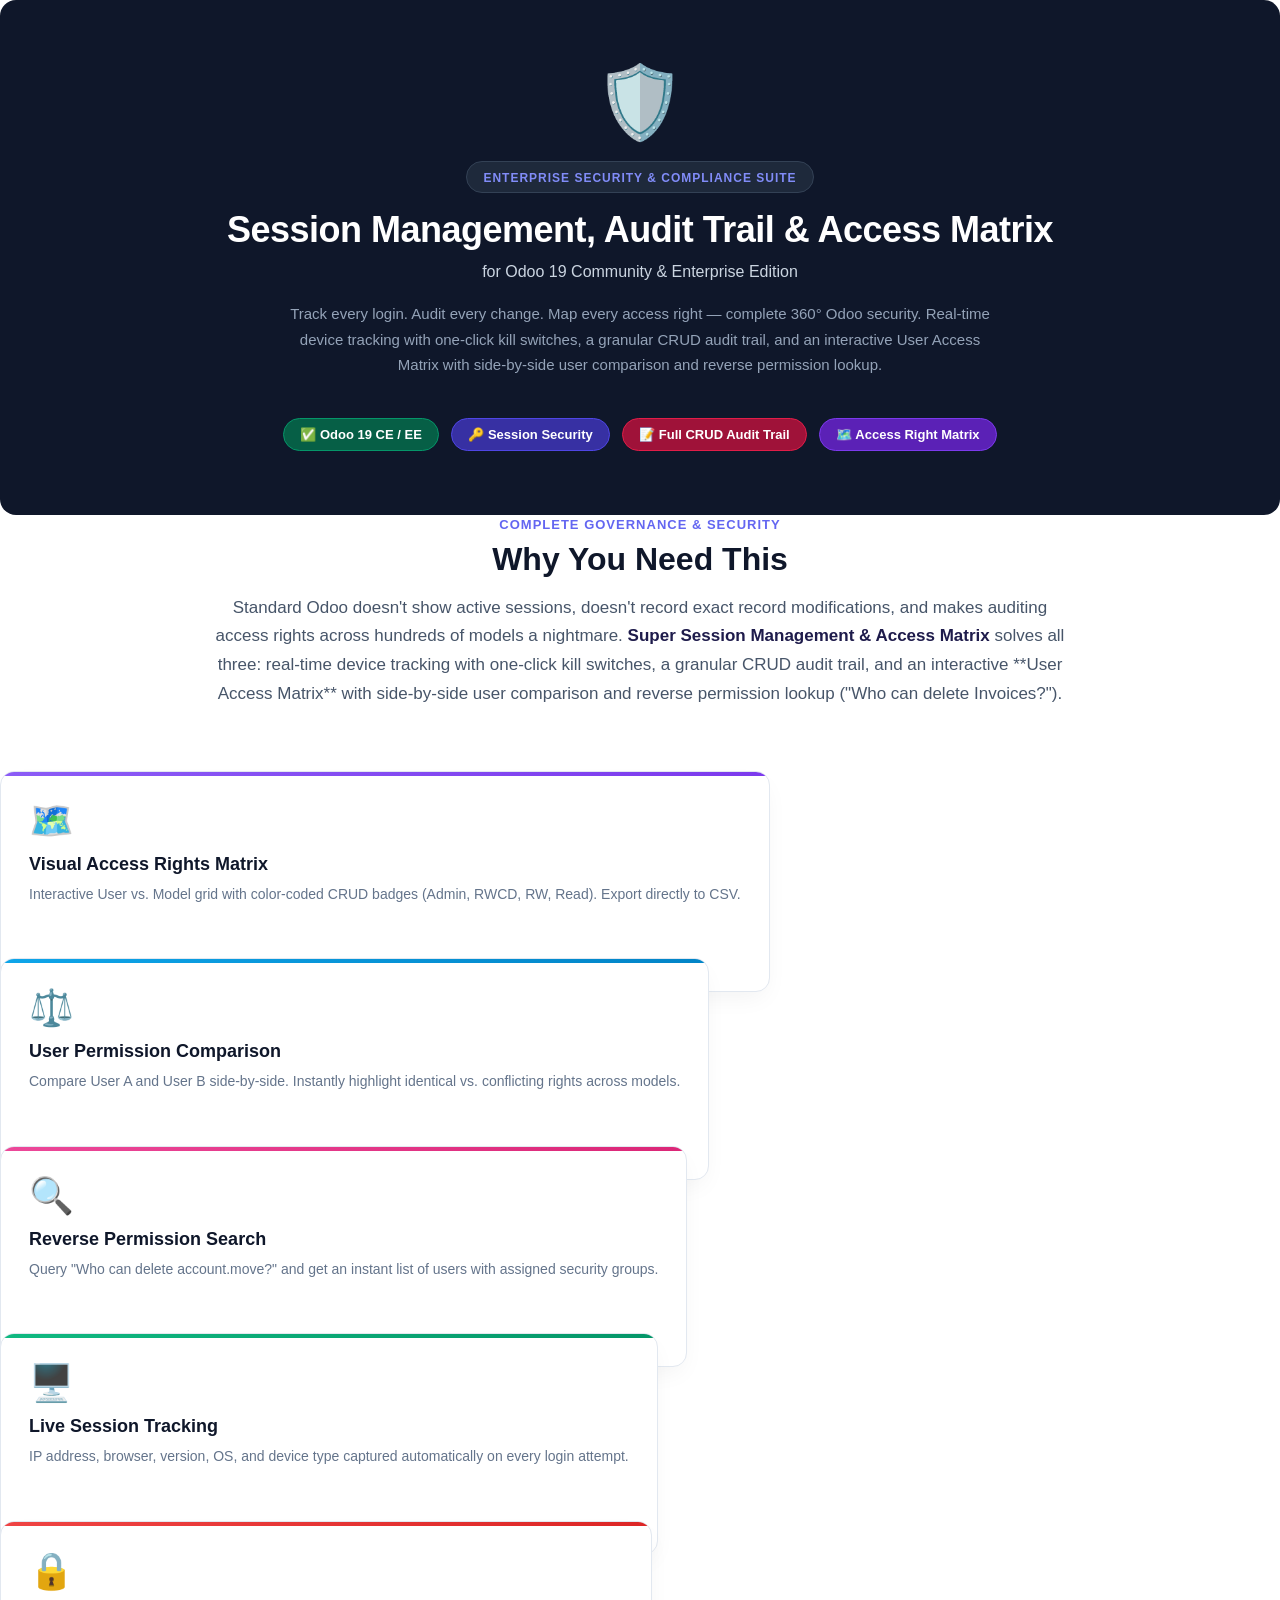
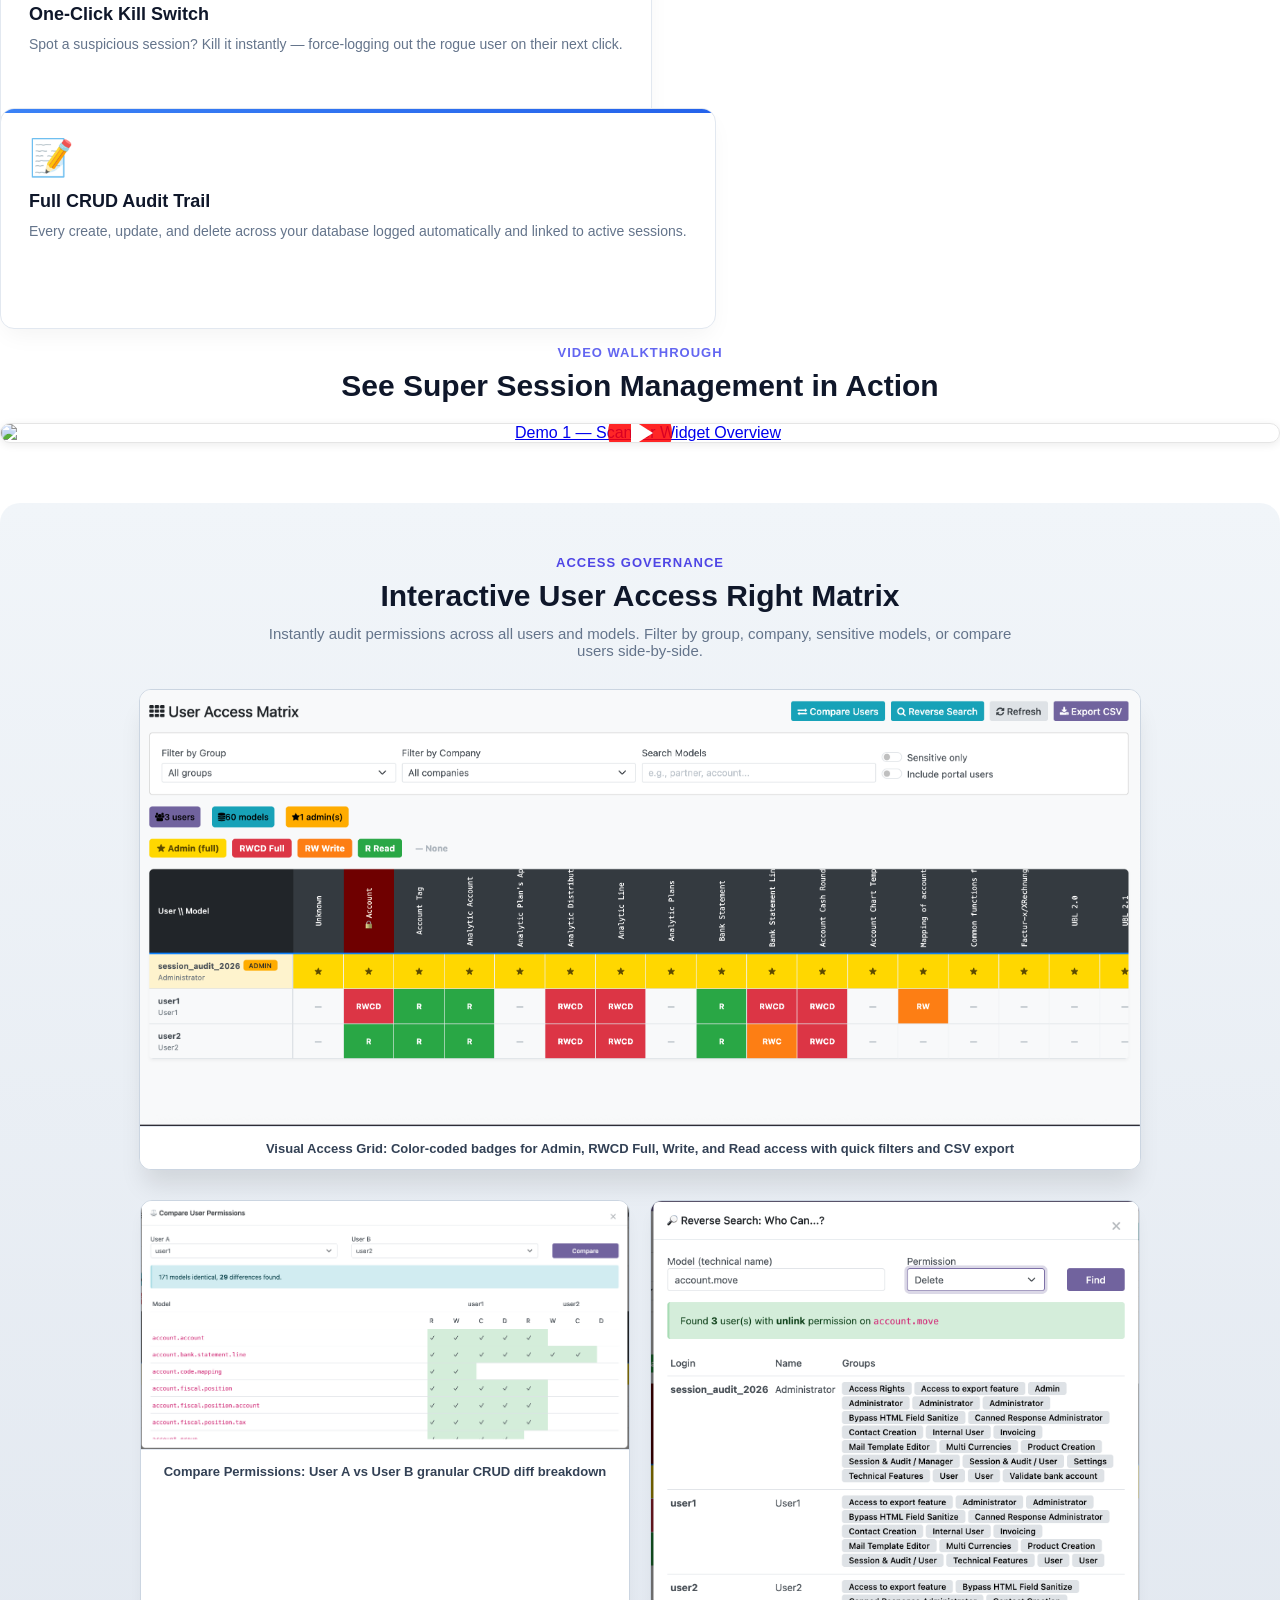
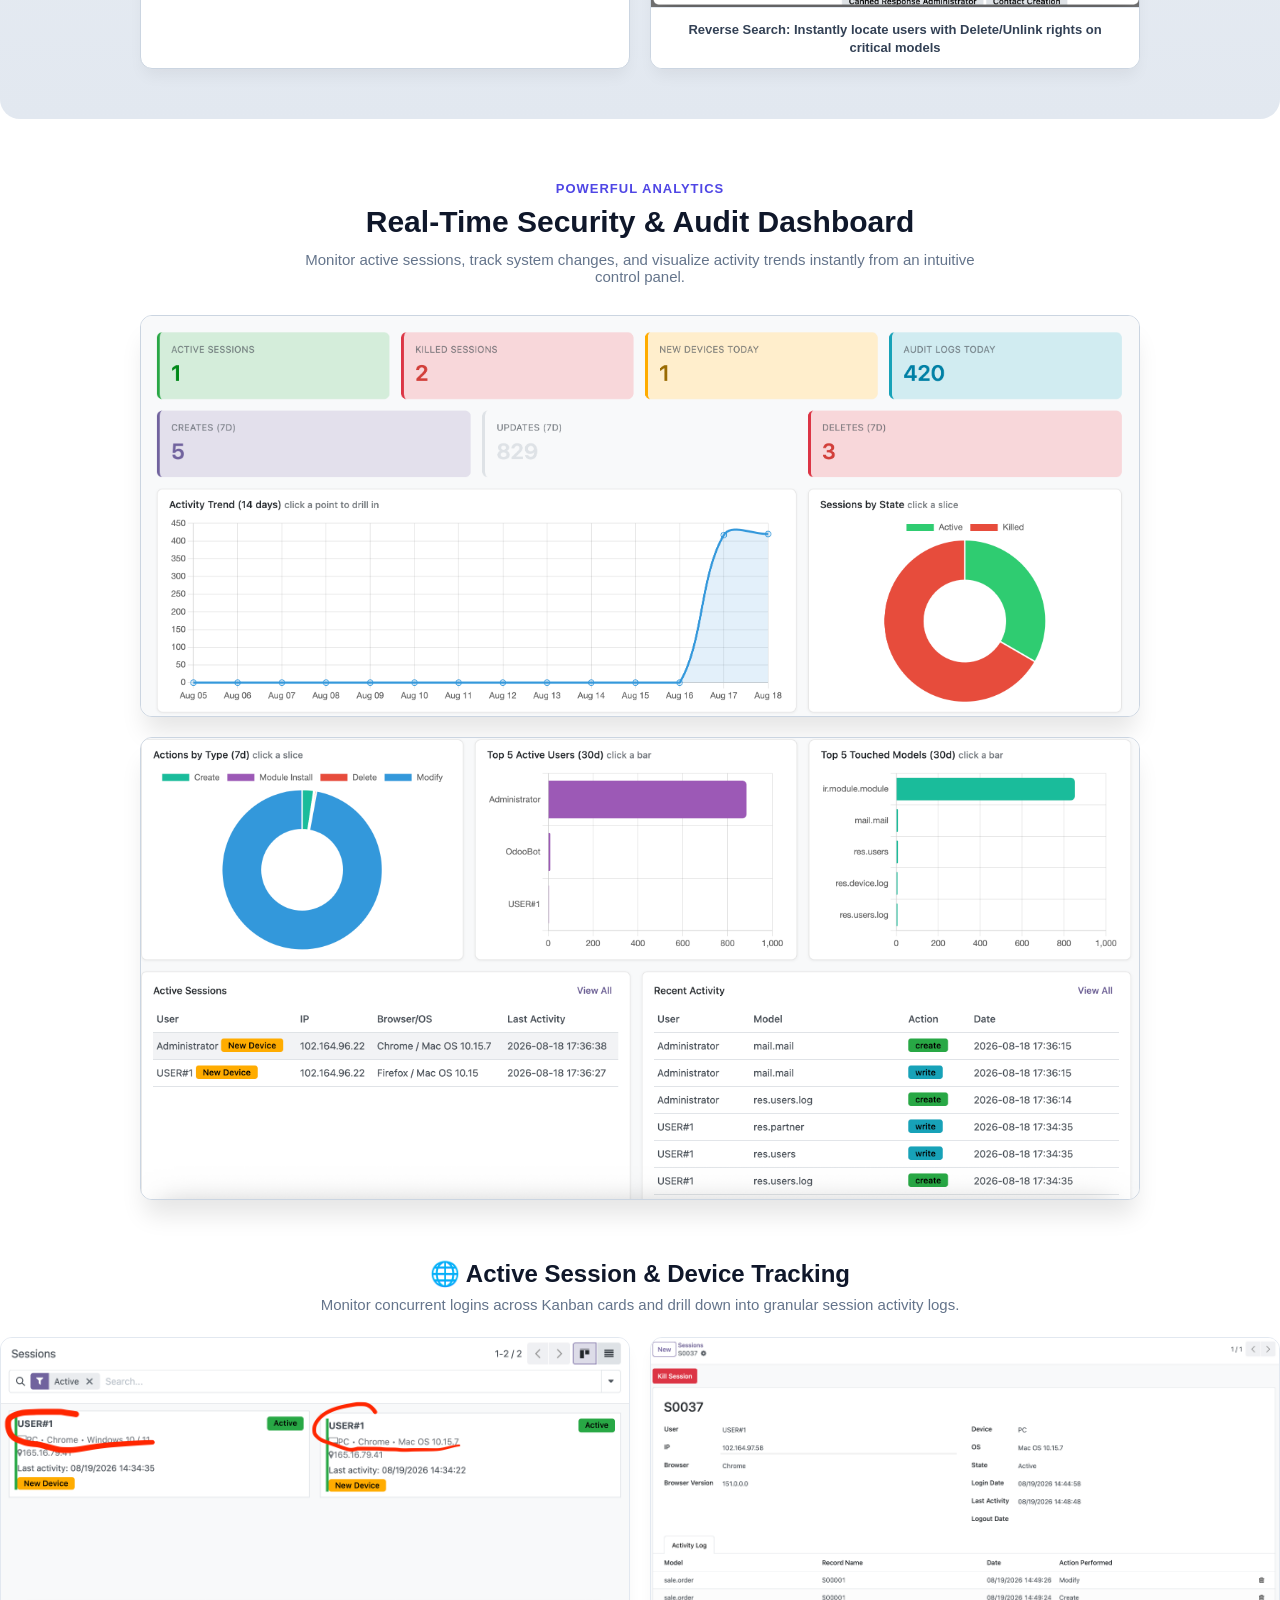
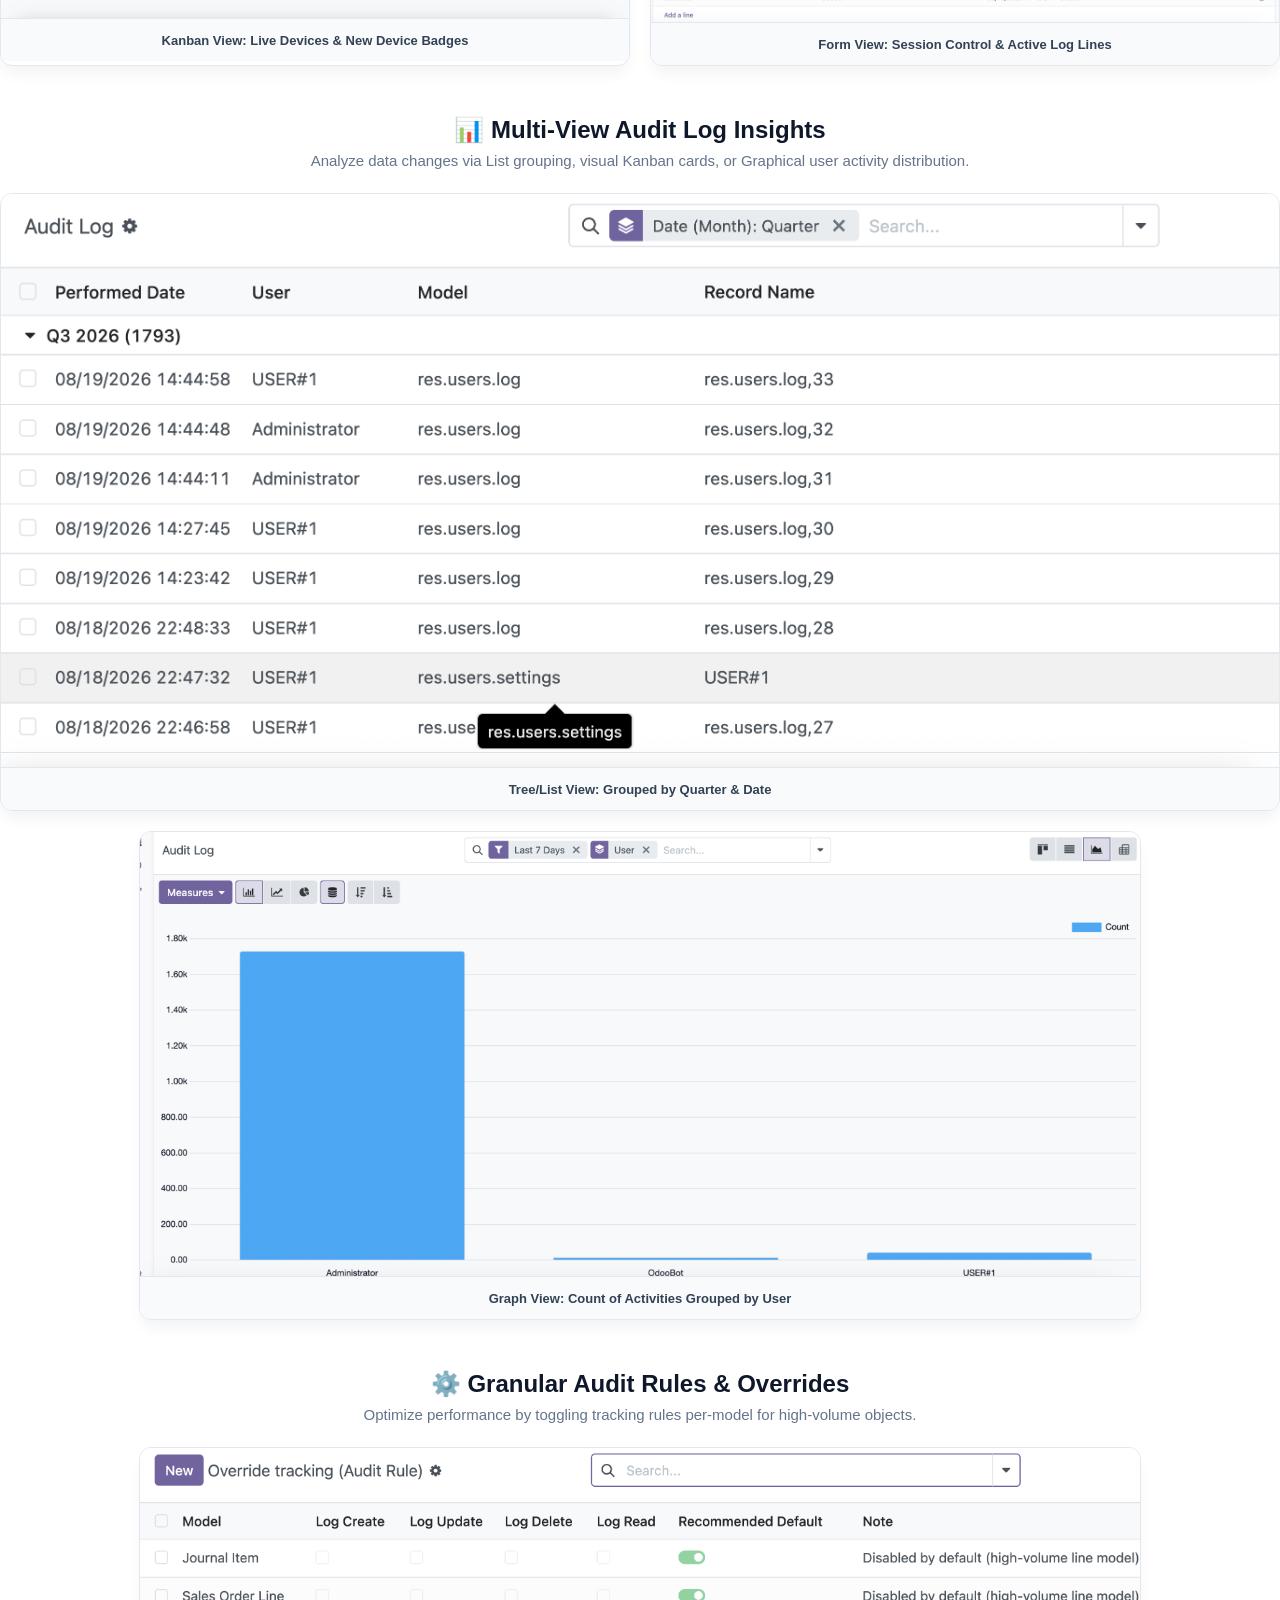
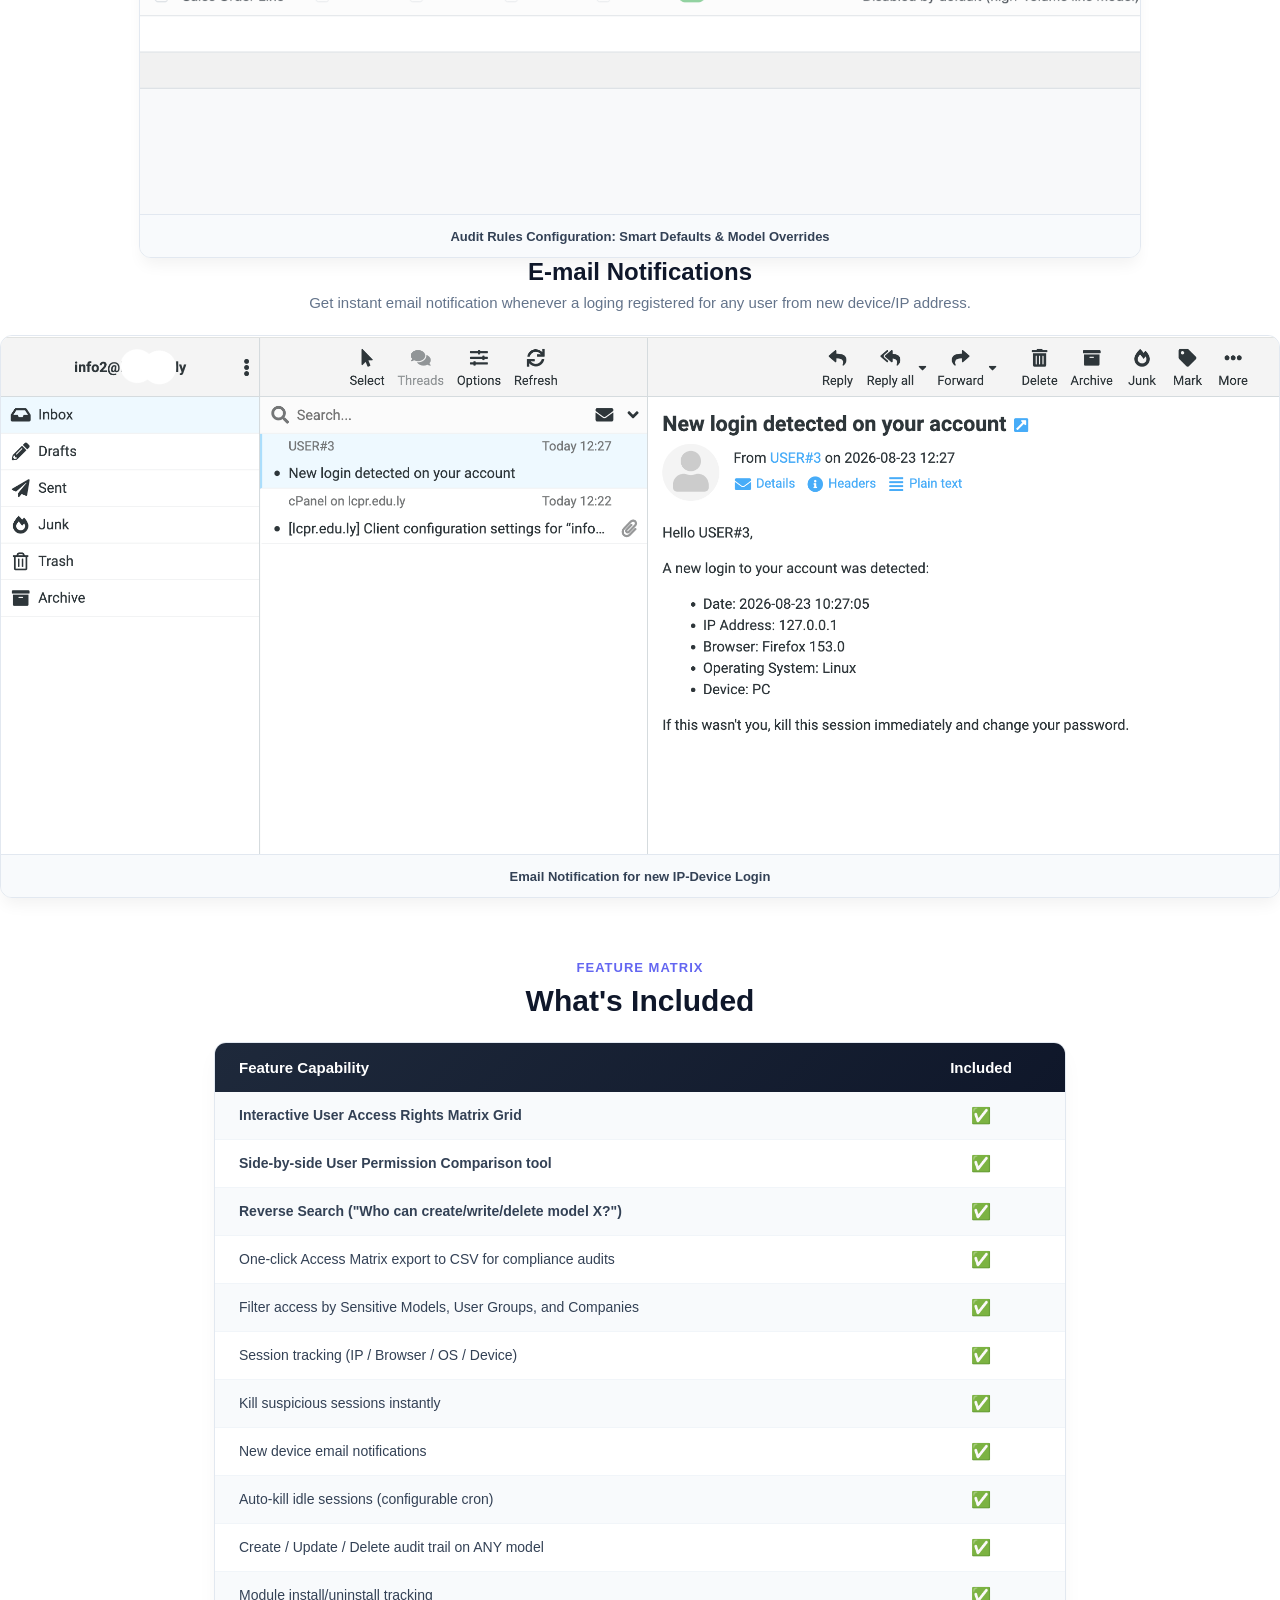
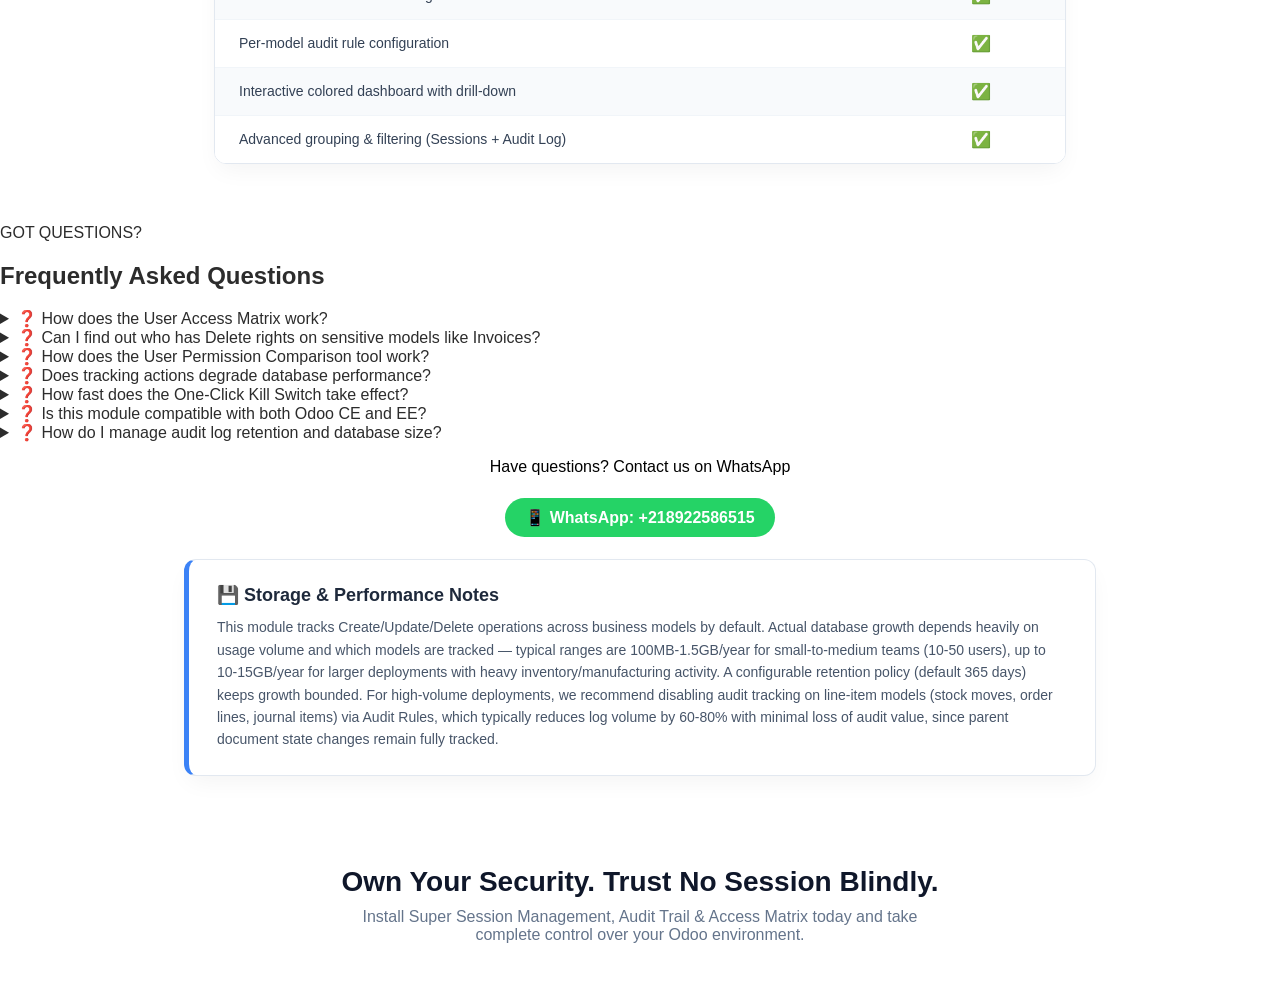
==== security_sentinel_360/static/description/index.html @ 545b9de5 "security_sentinel_360 v.19.0" ====
<!DOCTYPE html>
<html lang="en">
<head>
    <meta charset="UTF-8">
    <title>Odoo Sentinel 360: Access Matrix & Audit Suite</title>
</head>
<body style="margin:0;padding:0;font-family:'Segoe UI',Arial,sans-serif;
             color:#2c2c2c;background:#fff;">
<!-- ═══════════════════════════════════════════
     HERO SECTION (Odoo Sentinel 360)
═══════════════════════════════════════════ -->
<div style="background-color:#0f172a; padding:60px 40px; text-align:center; border-radius:16px;">

    <div style="font-size:72px; margin-bottom:16px;">🛡️</div>

    <div style="display:inline-block; background-color:#1e293b; border:1px solid #334155; border-radius:20px; padding:6px 16px; margin-bottom:16px;">
        <span style="color:#818cf8; font-weight:700; font-size:12px; text-transform:uppercase; letter-spacing:1px;">
            Enterprise Security &amp; Compliance Suite
        </span>
    </div>

    <h1 style="margin:0 0 12px 0; font-size:36px; font-weight:700; letter-spacing:-0.5px; color:#ffffff;">
        Session Management, Audit Trail &amp; Access Matrix
    </h1>

    <p style="margin:0 0 20px 0; font-size:16px; color:#cbd5e1;">
        for Odoo 19 Community &amp; Enterprise Edition
    </p>

    <p style="margin:0 auto 36px auto; font-size:15px; line-height:1.7; max-width:720px; color:#94a3b8;">
        Track every login. Audit every change. Map every access right — complete 360° Odoo security. Real-time device tracking with one-click kill switches, a granular CRUD audit trail, and an interactive User Access Matrix with side-by-side user comparison and reverse permission lookup.
    </p>

    <!-- Badge Row — inline-block spans, no flex, no rgba, no gradients -->
    <div style="text-align:center;">
        <span style="display:inline-block; background-color:#065f46; border:1px solid #059669; border-radius:20px; padding:8px 16px; font-size:13px; color:#ffffff; margin:4px; font-weight:600;">
            ✅ Odoo 19 CE / EE
        </span>
        <span style="display:inline-block; background-color:#3730a3; border:1px solid #4f46e5; border-radius:20px; padding:8px 16px; font-size:13px; color:#ffffff; margin:4px; font-weight:600;">
            🔑 Session Security
        </span>
        <span style="display:inline-block; background-color:#9f1239; border:1px solid #e11d48; border-radius:20px; padding:8px 16px; font-size:13px; color:#ffffff; margin:4px; font-weight:600;">
            📝 Full CRUD Audit Trail
        </span>
        <span style="display:inline-block; background-color:#5b21b6; border:1px solid #7c3aed; border-radius:20px; padding:8px 16px; font-size:13px; color:#ffffff; margin:4px; font-weight:600;">
            🗺️ Access Right Matrix
        </span>
    </div>

</div>

<!-- WHY YOU NEED THIS -->
<section class="oe_container">
    <div class="oe_row oe_spaced" style="text-align: center; margin-bottom: 50px; padding: 0 20px;">
        <span style="color: #6366f1; font-weight: 700; font-size: 13px; text-transform: uppercase; letter-spacing: 1px;">Complete Governance &amp; Security</span>
        <h2 style="font-size: 32px; font-weight: 800; color: #0f172a; margin: 8px 0 16px 0;">Why You Need This</h2>
        <p style="max-width: 850px; margin: 0 auto; color: #475569; font-size: 17px; line-height: 1.7;">
            Standard Odoo doesn't show active sessions, doesn't record exact record modifications, and makes auditing
            access rights across hundreds of models a nightmare.
            <strong style="color: #1e1b4b;">Super Session Management &amp; Access Matrix</strong> solves all three:
            real-time device tracking with one-click kill switches, a granular CRUD audit trail, and an interactive
            **User Access Matrix** with side-by-side user comparison and reverse permission lookup ("Who can delete
            Invoices?").
        </p>
    </div>
</section>

<!-- FEATURE CARDS -->
<section class="oe_container">
    <div class="oe_row oe_spaced" style="margin-bottom: 60px;">
        <div class="row" style="display: flex; flex-wrap: wrap; margin-right: -12px; margin-left: -12px;">

            <!-- Visual Access Rights Matrix -->
            <div class="col-12 col-md-4" style="padding: 12px; box-sizing: border-box;">
                <div style="background: #ffffff; border-radius: 14px; padding: 28px; border: 1px solid #e2e8f0; box-shadow: 0 10px 25px -5px rgba(0,0,0,0.05); position: relative; overflow: hidden; height: 100%;">
                    <div style="position: absolute; top: 0; left: 0; right: 0; height: 4px; background: linear-gradient(90deg, #8b5cf6, #7c3aed);"></div>
                    <div style="font-size: 36px; margin-bottom: 12px;">🗺️</div>
                    <h4 style="color: #0f172a; font-size: 18px; font-weight: 700; margin: 0 0 8px 0;">Visual Access Rights Matrix</h4>
                    <p style="color: #64748b; font-size: 14px; line-height: 1.6; margin: 0;">Interactive User vs. Model grid with color-coded CRUD badges (Admin, RWCD, RW, Read). Export directly to CSV.</p>
                </div>
            </div>

            <!-- User Permission Comparison -->
            <div class="col-12 col-md-4" style="padding: 12px; box-sizing: border-box;">
                <div style="background: #ffffff; border-radius: 14px; padding: 28px; border: 1px solid #e2e8f0; box-shadow: 0 10px 25px -5px rgba(0,0,0,0.05); position: relative; overflow: hidden; height: 100%;">
                    <div style="position: absolute; top: 0; left: 0; right: 0; height: 4px; background: linear-gradient(90deg, #0ea5e9, #0284c7);"></div>
                    <div style="font-size: 36px; margin-bottom: 12px;">⚖️</div>
                    <h4 style="color: #0f172a; font-size: 18px; font-weight: 700; margin: 0 0 8px 0;">User Permission Comparison</h4>
                    <p style="color: #64748b; font-size: 14px; line-height: 1.6; margin: 0;">Compare User A and User B side-by-side. Instantly highlight identical vs. conflicting rights across models.</p>
                </div>
            </div>

            <!-- Reverse Permission Search -->
            <div class="col-12 col-md-4" style="padding: 12px; box-sizing: border-box;">
                <div style="background: #ffffff; border-radius: 14px; padding: 28px; border: 1px solid #e2e8f0; box-shadow: 0 10px 25px -5px rgba(0,0,0,0.05); position: relative; overflow: hidden; height: 100%;">
                    <div style="position: absolute; top: 0; left: 0; right: 0; height: 4px; background: linear-gradient(90deg, #ec4899, #db2777);"></div>
                    <div style="font-size: 36px; margin-bottom: 12px;">🔍</div>
                    <h4 style="color: #0f172a; font-size: 18px; font-weight: 700; margin: 0 0 8px 0;">Reverse Permission Search</h4>
                    <p style="color: #64748b; font-size: 14px; line-height: 1.6; margin: 0;">Query "Who can delete account.move?" and get an instant list of users with assigned security groups.</p>
                </div>
            </div>

            <!-- Live Session Tracking -->
            <div class="col-12 col-md-4" style="padding: 12px; box-sizing: border-box;">
                <div style="background: #ffffff; border-radius: 14px; padding: 28px; border: 1px solid #e2e8f0; box-shadow: 0 10px 25px -5px rgba(0,0,0,0.05); position: relative; overflow: hidden; height: 100%;">
                    <div style="position: absolute; top: 0; left: 0; right: 0; height: 4px; background: linear-gradient(90deg, #10b981, #059669);"></div>
                    <div style="font-size: 36px; margin-bottom: 12px;">🖥️</div>
                    <h4 style="color: #0f172a; font-size: 18px; font-weight: 700; margin: 0 0 8px 0;">Live Session Tracking</h4>
                    <p style="color: #64748b; font-size: 14px; line-height: 1.6; margin: 0;">IP address, browser, version, OS, and device type captured automatically on every login attempt.</p>
                </div>
            </div>

            <!-- One-Click Kill Switch -->
            <div class="col-12 col-md-4" style="padding: 12px; box-sizing: border-box;">
                <div style="background: #ffffff; border-radius: 14px; padding: 28px; border: 1px solid #e2e8f0; box-shadow: 0 10px 25px -5px rgba(0,0,0,0.05); position: relative; overflow: hidden; height: 100%;">
                    <div style="position: absolute; top: 0; left: 0; right: 0; height: 4px; background: linear-gradient(90deg, #ef4444, #dc2626);"></div>
                    <div style="font-size: 36px; margin-bottom: 12px;">🔒</div>
                    <h4 style="color: #0f172a; font-size: 18px; font-weight: 700; margin: 0 0 8px 0;">One-Click Kill Switch</h4>
                    <p style="color: #64748b; font-size: 14px; line-height: 1.6; margin: 0;">Spot a suspicious session? Kill it instantly — force-logging out the rogue user on their next click.</p>
                </div>
            </div>

            <!-- Full CRUD Audit Trail -->
            <div class="col-12 col-md-4" style="padding: 12px; box-sizing: border-box;">
                <div style="background: #ffffff; border-radius: 14px; padding: 28px; border: 1px solid #e2e8f0; box-shadow: 0 10px 25px -5px rgba(0,0,0,0.05); position: relative; overflow: hidden; height: 100%;">
                    <div style="position: absolute; top: 0; left: 0; right: 0; height: 4px; background: linear-gradient(90deg, #3b82f6, #2563eb);"></div>
                    <div style="font-size: 36px; margin-bottom: 12px;">📝</div>
                    <h4 style="color: #0f172a; font-size: 18px; font-weight: 700; margin: 0 0 8px 0;">Full CRUD Audit Trail</h4>
                    <p style="color: #64748b; font-size: 14px; line-height: 1.6; margin: 0;">Every create, update, and delete across your database logged automatically and linked to active sessions.</p>
                </div>
            </div>

        </div>
    </div>
</section>

<!-- YOUTUBE VIDEO DEMO SECTION -->
<section class="oe_container" style="margin-bottom: 60px;">
    <div class="oe_row oe_spaced" style="text-align: center;">
        <span style="color: #6366f1; font-weight: 700; font-size: 13px; text-transform: uppercase; letter-spacing: 1px;">Video Walkthrough</span>
        <h2 style="font-size: 30px; font-weight: 800; color: #0f172a; margin: 8px 0 20px 0;">See Super Session
            Management in Action</h2>
        <div style="flex:1;min-width:280px;border:1px solid #e5e5e5;
                    border-radius:12px;overflow:hidden;
                    box-shadow:0 2px 8px rgba(0,0,0,0.08);">
            <a href="https://youtu.be/01NXkyhmXQs"
               target="_blank"
               style="display:block;position:relative;">
                <img src="https://img.youtube.com/vi/01NXkyhmXQs/maxresdefault.jpg"
                     alt="Demo 1 — Scanner Widget Overview"
                     style="width:100%;display:block;"/>
                <!-- Play button overlay -->
                <div style="position:absolute;top:50%;left:50%;
                transform:translate(-50%,-50%);
                width:64px;height:64px;
                background:rgba(255,0,0,0.85);
                border-radius:50%;
                display:flex;align-items:center;
                justify-content:center;">
                    <div style="width:0;height:0;
                    border-top:14px solid transparent;
                    border-bottom:14px solid transparent;
                    border-left:22px solid #fff;
                    margin-left:4px;"></div>
                </div>
            </a>
        </div>
    </div>
</section>

<!-- ACCESS RIGHT MATRIX SHOWCASE SECTION -->
<section class="oe_container"
         style="background: linear-gradient(180deg, #f1f5f9 0%, #e2e8f0 100%); padding: 50px 20px; border-radius: 20px; margin-bottom: 60px;">
    <div class="oe_row oe_spaced" style="text-align: center;">
        <span style="color: #4f46e5; font-weight: 700; font-size: 13px; text-transform: uppercase; letter-spacing: 1px;">Access Governance</span>
        <h2 style="font-size: 30px; font-weight: 800; color: #0f172a; margin: 8px 0 12px 0;">Interactive User Access
            Right Matrix</h2>
        <p style="color: #64748b; max-width: 750px; margin: 0 auto 30px auto; font-size: 15px;">Instantly audit
            permissions across all users and models. Filter by group, company, sensitive models, or compare users
            side-by-side.</p>

        <!-- MAIN MATRIX IMAGE -->
        <div style="max-width: 1000px; margin: 0 auto 30px auto; border-radius: 12px; overflow: hidden; box-shadow: 0 20px 25px -5px rgba(0,0,0,0.1); border: 1px solid #cbd5e1; background: #fff;">
            <img src="input_file_09.png" alt="User Access Right Matrix Grid View" style="width: 100%; display: block;"/>
            <div style="padding: 12px 16px; background: #ffffff; border-top: 1px solid #e2e8f0; text-align: center;">
                <span style="font-size: 13px; font-weight: 600; color: #334155;">Visual Access Grid: Color-coded badges for Admin, RWCD Full, Write, and Read access with quick filters and CSV export</span>
            </div>
        </div>

        <!-- TWO SIDE-BY-SIDE MODAL IMAGES -->
        <div style="display: flex; flex-wrap: wrap; gap: 20px; justify-content: center; max-width: 1000px; margin: 0 auto;">
            <div style="flex: 1; min-width: 320px; border-radius: 12px; overflow: hidden; border: 1px solid #cbd5e1; box-shadow: 0 10px 15px -3px rgba(0,0,0,0.05); background: #ffffff;">
                <img src="input_file_10.png" alt="Compare User Permissions Tool" style="width: 100%; display: block;"/>
                <div style="padding: 12px 16px; background: #ffffff; border-top: 1px solid #e2e8f0; text-align: center;">
                    <span style="font-size: 13px; font-weight: 600; color: #334155;">Compare Permissions: User A vs User B granular CRUD diff breakdown</span>
                </div>
            </div>
            <div style="flex: 1; min-width: 320px; border-radius: 12px; overflow: hidden; border: 1px solid #cbd5e1; box-shadow: 0 10px 15px -3px rgba(0,0,0,0.05); background: #ffffff;">
                <img src="input_file_11.png" alt="Reverse Permission Search Tool" style="width: 100%; display: block;"/>
                <div style="padding: 12px 16px; background: #ffffff; border-top: 1px solid #e2e8f0; text-align: center;">
                    <span style="font-size: 13px; font-weight: 600; color: #334155;">Reverse Search: Instantly locate users with Delete/Unlink rights on critical models</span>
                </div>
            </div>
        </div>
    </div>
</section>

<!-- MAIN DASHBOARD SHOWCASE -->
<section class="oe_container" style="margin-bottom: 60px;">
    <div class="oe_row oe_spaced" style="text-align: center;">
        <span style="color: #4f46e5; font-weight: 700; font-size: 13px; text-transform: uppercase; letter-spacing: 1px;">Powerful Analytics</span>
        <h2 style="font-size: 30px; font-weight: 800; color: #0f172a; margin: 8px 0 12px 0;">Real-Time Security &amp;
            Audit Dashboard</h2>
        <p style="color: #64748b; max-width: 680px; margin: 0 auto 30px auto; font-size: 15px;">Monitor active sessions,
            track system changes, and visualize activity trends instantly from an intuitive control panel.</p>

        <div style="display: flex; flex-direction: column; gap: 20px; max-width: 1000px; margin: 0 auto;">
            <div style="border-radius: 12px; overflow: hidden; box-shadow: 0 20px 25px -5px rgba(0,0,0,0.1); border: 1px solid #cbd5e1; background: #fff;">
                <img src="input_file_01.png" alt="Audit Dashboard KPIs and Trends"
                     style="width: 100%; display: block;"/>
            </div>
            <div style="border-radius: 12px; overflow: hidden; box-shadow: 0 20px 25px -5px rgba(0,0,0,0.1); border: 1px solid #cbd5e1; background: #fff;">
                <img src="input_file_02.png" alt="Dashboard Activity Analytics" style="width: 100%; display: block;"/>
            </div>
        </div>
    </div>
</section>

<!-- DETAILED SCREENSHOT SHOWCASE SECTION -->
<section class="oe_container" style="margin-bottom: 60px;">
    <!-- SESSION MANAGEMENT -->
    <div class="oe_row oe_spaced" style="margin-bottom: 50px;">
        <div style="text-align: center; margin-bottom: 24px;">
            <h3 style="font-size: 24px; font-weight: 700; color: #0f172a; margin: 0 0 8px 0;">🌐 Active Session &amp;
                Device Tracking</h3>
            <p style="color: #64748b; font-size: 15px; margin: 0;">Monitor concurrent logins across Kanban cards and
                drill down into granular session activity logs.</p>
        </div>
        <div style="display: flex; flex-wrap: wrap; gap: 20px; justify-content: center;">
            <div style="flex: 1; min-width: 320px; border-radius: 12px; overflow: hidden; border: 1px solid #e2e8f0; box-shadow: 0 10px 15px -3px rgba(0,0,0,0.05); background: #ffffff;">
                <img src="input_file_04.png" alt="Sessions Kanban View" style="width: 100%; display: block;"/>
                <div style="padding: 12px 16px; background: #f8fafc; border-top: 1px solid #e2e8f0; text-align: center;">
                    <span style="font-size: 13px; font-weight: 600; color: #334155;">Kanban View: Live Devices &amp; New Device Badges</span>
                </div>
            </div>
            <div style="flex: 1; min-width: 320px; border-radius: 12px; overflow: hidden; border: 1px solid #e2e8f0; box-shadow: 0 10px 15px -3px rgba(0,0,0,0.05); background: #ffffff;">
                <img src="input_file_03.png" alt="Session Form View Detail" style="width: 100%; display: block;"/>
                <div style="padding: 12px 16px; background: #f8fafc; border-top: 1px solid #e2e8f0; text-align: center;">
                    <span style="font-size: 13px; font-weight: 600; color: #334155;">Form View: Session Control &amp; Active Log Lines</span>
                </div>
            </div>
        </div>
    </div>

    <!-- AUDIT TRAIL VIEWS -->
    <div class="oe_row oe_spaced" style="margin-bottom: 50px;">
        <div style="text-align: center; margin-bottom: 24px;">
            <h3 style="font-size: 24px; font-weight: 700; color: #0f172a; margin: 0 0 8px 0;">📊 Multi-View Audit Log
                Insights</h3>
            <p style="color: #64748b; font-size: 15px; margin: 0;">Analyze data changes via List grouping, visual Kanban
                cards, or Graphical user activity distribution.</p>
        </div>
        <div style="display: flex; flex-wrap: wrap; gap: 20px; justify-content: center; margin-bottom: 20px;">
            <div style="flex: 1; min-width: 300px; border-radius: 12px; overflow: hidden; border: 1px solid #e2e8f0; box-shadow: 0 10px 15px -3px rgba(0,0,0,0.05); background: #ffffff;">
                <img src="input_file_06.png" alt="Audit Log List View" style="width: 100%; display: block;"/>
                <div style="padding: 12px 16px; background: #f8fafc; border-top: 1px solid #e2e8f0; text-align: center;">
                    <span style="font-size: 13px; font-weight: 600; color: #334155;">Tree/List View: Grouped by Quarter &amp; Date</span>
                </div>
            </div>
        </div>
        <div style="max-width: 1000px; margin: 0 auto; border-radius: 12px; overflow: hidden; border: 1px solid #e2e8f0; box-shadow: 0 10px 15px -3px rgba(0,0,0,0.05); background: #ffffff;">
            <img src="input_file_05.png" alt="Audit Log Graph Analytics" style="width: 100%; display: block;"/>
            <div style="padding: 12px 16px; background: #f8fafc; border-top: 1px solid #e2e8f0; text-align: center;">
                <span style="font-size: 13px; font-weight: 600; color: #334155;">Graph View: Count of Activities Grouped by User</span>
            </div>
        </div>
    </div>

    <!-- AUDIT RULES CONTROL -->
    <div class="oe_row oe_spaced">
        <div style="text-align: center; margin-bottom: 24px;">
            <h3 style="font-size: 24px; font-weight: 700; color: #0f172a; margin: 0 0 8px 0;">⚙️ Granular Audit Rules
                &amp; Overrides</h3>
            <p style="color: #64748b; font-size: 15px; margin: 0;">Optimize performance by toggling tracking rules
                per-model for high-volume objects.</p>
        </div>
        <div style="max-width: 1000px; margin: 0 auto; border-radius: 12px; overflow: hidden; border: 1px solid #e2e8f0; box-shadow: 0 10px 15px -3px rgba(0,0,0,0.05); background: #ffffff;">
            <img src="input_file_08.png" alt="Audit Rules Management" style="width: 100%; display: block;"/>
            <div style="padding: 12px 16px; background: #f8fafc; border-top: 1px solid #e2e8f0; text-align: center;">
                <span style="font-size: 13px; font-weight: 600; color: #334155;">Audit Rules Configuration: Smart Defaults &amp; Model Overrides</span>
            </div>
        </div>
    </div>

    <!-- AUDIT RULES CONTROL -->
    <div class="oe_row oe_spaced">
        <div style="text-align: center; margin-bottom: 24px;">
            <h3 style="font-size: 24px; font-weight: 700; color: #0f172a; margin: 0 0 8px 0;">E-mail Notifications </h3>
            <p style="color: #64748b; font-size: 15px; margin: 0;">Get instant email notification whenever a loging
                registered for any user from new device/IP address.</p>
        </div>
        <div style="flex: 1; min-width: 300px; border-radius: 12px; overflow: hidden; border: 1px solid #e2e8f0; box-shadow: 0 10px 15px -3px rgba(0,0,0,0.05); background: #ffffff;">
            <img src="input_file_07.png" alt="Audit Log Kanban View" style="width: 100%; display: block;"/>
            <div style="padding: 12px 16px; background: #f8fafc; border-top: 1px solid #e2e8f0; text-align: center;">
                <span style="font-size: 13px; font-weight: 600; color: #334155;">Email Notification for new IP-Device Login</span>
            </div>
        </div>
    </div>
</section>

<!-- FEATURE MATRIX TABLE -->
<section class="oe_container" style="margin-bottom: 60px;">
    <div class="oe_row oe_spaced" style="text-align: center;">
        <span style="color: #6366f1; font-weight: 700; font-size: 13px; text-transform: uppercase; letter-spacing: 1px;">Feature Matrix</span>
        <h2 style="font-size: 30px; font-weight: 800; color: #0f172a; margin: 8px 0 24px 0;">What's Included</h2>
        <div style="max-width: 850px; margin: 0 auto; border-radius: 12px; overflow: hidden; border: 1px solid #e2e8f0; box-shadow: 0 10px 25px -5px rgba(0,0,0,0.05);">
            <table style="width: 100%; border-collapse: collapse; text-align: left; background: #ffffff;">
                <thead>
                <tr style="background: linear-gradient(135deg, #1e293b 0%, #0f172a 100%); color: #ffffff;">
                    <th style="padding: 16px 24px; font-size: 15px; font-weight: 600;">Feature Capability</th>
                    <th style="padding: 16px 24px; font-size: 15px; font-weight: 600; text-align: center; width: 120px;">
                        Included
                    </th>
                </tr>
                </thead>
                <tbody style="font-size: 14px; color: #334155;">
                <tr style="border-bottom: 1px solid #f1f5f9; background: #f8fafc;">
                    <td style="padding: 14px 24px;"><strong>Interactive User Access Rights Matrix Grid</strong></td>
                    <td style="padding: 14px 24px; text-align: center; color: #10b981; font-weight: bold; font-size: 16px;">
                        ✅
                    </td>
                </tr>
                <tr style="border-bottom: 1px solid #f1f5f9;">
                    <td style="padding: 14px 24px;"><strong>Side-by-side User Permission Comparison tool</strong></td>
                    <td style="padding: 14px 24px; text-align: center; color: #10b981; font-weight: bold; font-size: 16px;">
                        ✅
                    </td>
                </tr>
                <tr style="border-bottom: 1px solid #f1f5f9; background: #f8fafc;">
                    <td style="padding: 14px 24px;"><strong>Reverse Search ("Who can create/write/delete model
                        X?")</strong></td>
                    <td style="padding: 14px 24px; text-align: center; color: #10b981; font-weight: bold; font-size: 16px;">
                        ✅
                    </td>
                </tr>
                <tr style="border-bottom: 1px solid #f1f5f9;">
                    <td style="padding: 14px 24px;">One-click Access Matrix export to CSV for compliance audits</td>
                    <td style="padding: 14px 24px; text-align: center; color: #10b981; font-weight: bold; font-size: 16px;">
                        ✅
                    </td>
                </tr>
                <tr style="border-bottom: 1px solid #f1f5f9; background: #f8fafc;">
                    <td style="padding: 14px 24px;">Filter access by Sensitive Models, User Groups, and Companies</td>
                    <td style="padding: 14px 24px; text-align: center; color: #10b981; font-weight: bold; font-size: 16px;">
                        ✅
                    </td>
                </tr>
                <tr style="border-bottom: 1px solid #f1f5f9;">
                    <td style="padding: 14px 24px;">Session tracking (IP / Browser / OS / Device)</td>
                    <td style="padding: 14px 24px; text-align: center; color: #10b981; font-weight: bold; font-size: 16px;">
                        ✅
                    </td>
                </tr>
                <tr style="background: #f8fafc; border-bottom: 1px solid #f1f5f9;">
                    <td style="padding: 14px 24px;">Kill suspicious sessions instantly</td>
                    <td style="padding: 14px 24px; text-align: center; color: #10b981; font-weight: bold; font-size: 16px;">
                        ✅
                    </td>
                </tr>
                <tr style="border-bottom: 1px solid #f1f5f9;">
                    <td style="padding: 14px 24px;">New device email notifications</td>
                    <td style="padding: 14px 24px; text-align: center; color: #10b981; font-weight: bold; font-size: 16px;">
                        ✅
                    </td>
                </tr>
                <tr style="background: #f8fafc; border-bottom: 1px solid #f1f5f9;">
                    <td style="padding: 14px 24px;">Auto-kill idle sessions (configurable cron)</td>
                    <td style="padding: 14px 24px; text-align: center; color: #10b981; font-weight: bold; font-size: 16px;">
                        ✅
                    </td>
                </tr>
                <tr style="border-bottom: 1px solid #f1f5f9;">
                    <td style="padding: 14px 24px;">Create / Update / Delete audit trail on ANY model</td>
                    <td style="padding: 14px 24px; text-align: center; color: #10b981; font-weight: bold; font-size: 16px;">
                        ✅
                    </td>
                </tr>
                <tr style="background: #f8fafc; border-bottom: 1px solid #f1f5f9;">
                    <td style="padding: 14px 24px;">Module install/uninstall tracking</td>
                    <td style="padding: 14px 24px; text-align: center; color: #10b981; font-weight: bold; font-size: 16px;">
                        ✅
                    </td>
                </tr>
                <tr style="border-bottom: 1px solid #f1f5f9;">
                    <td style="padding: 14px 24px;">Per-model audit rule configuration</td>
                    <td style="padding: 14px 24px; text-align: center; color: #10b981; font-weight: bold; font-size: 16px;">
                        ✅
                    </td>
                </tr>
                <tr style="background: #f8fafc; border-bottom: 1px solid #f1f5f9;">
                    <td style="padding: 14px 24px;">Interactive colored dashboard with drill-down</td>
                    <td style="padding: 14px 24px; text-align: center; color: #10b981; font-weight: bold; font-size: 16px;">
                        ✅
                    </td>
                </tr>
                <tr style="background: #ffffff;">
                    <td style="padding: 14px 24px;">Advanced grouping &amp; filtering (Sessions + Audit Log)</td>
                    <td style="padding: 14px 24px; text-align: center; color: #10b981; font-weight: bold; font-size: 16px;">
                        ✅
                    </td>
                </tr>
                </tbody>
            </table>
        </div>
    </div>
</section>

<section class="faq-section">
    <p class="faq-eyebrow">GOT QUESTIONS?</p>
    <h2 class="faq-title">Frequently Asked Questions</h2>

    <div class="faq-accordion">

        <details class="faq-item">
            <summary>❓ How does the User Access Matrix work?</summary>
            <p>The Access Matrix computes effective access rights (Read, Write, Create, Delete) by inspecting user
                groups, ACLs, and rules. It presents them in a clean color-coded grid so administrators can quickly
                audit system permissions without opening individual security rules.</p>
        </details>

        <details class="faq-item">
            <summary>❓ Can I find out who has Delete rights on sensitive models like Invoices?</summary>
            <p>Yes! Click on <strong>Reverse Search</strong>, enter the model name (e.g. <code>account.move</code>) and
                select the permission (e.g. <code>Delete</code>). The system returns an instant list of matching users
                along with their granted security groups.</p>
        </details>

        <details class="faq-item">
            <summary>❓ How does the User Permission Comparison tool work?</summary>
            <p>Select User A and User B from the popup modal. The tool calculates identical vs conflicting model
                permissions and highlights granular CRUD differences side-by-side, making onboarding or privilege
                auditing effortless.</p>
        </details>

        <details class="faq-item">
            <summary>❓ Does tracking actions degrade database performance?</summary>
            <p>No. The logging engine runs asynchronously and lightweight. For high-frequency models like stock moves or
                sales lines, you can easily disable tracking per-model using the built-in <strong>Audit Rules</strong>
                tab to keep performance fast.</p>
        </details>

        <details class="faq-item">
            <summary>❓ How fast does the One-Click Kill Switch take effect?</summary>
            <p>Instantly. Clicking "Kill Session" revokes the session token in the database. The affected user is
                force-logged-out on their very next click or page navigation.</p>
        </details>

        <details class="faq-item">
            <summary>❓ Is this module compatible with both Odoo CE and EE?</summary>
            <p>Yes, Super Session Management & Audit Trail is fully compatible with both Odoo 19 Community Edition (CE)
                and Enterprise Edition (EE).</p>
        </details>

        <details class="faq-item">
            <summary>❓ How do I manage audit log retention and database size?</summary>
            <p>The app includes an automated cron job that purges logs older than a configurable retention threshold
                (default 365 days), keeping database growth bounded.</p>
        </details>

    </div>
</section>

<!-- CONTACT CTA -->
<table align="center" style="margin: 20px auto;">
    <p align="center" style="color:black">Have questions? Contact us on WhatsApp </p>
    <tr>
        <td style="background-color: #25D366; padding: 10px 20px; border-radius: 25px;">
            <a href="https://wa.me/218922586515"
               target="_blank"
               style="color: white; text-decoration: none; font-weight: bold;">
                📱 WhatsApp: +218922586515
            </a>
        </td>
    </tr>
</table>

<!-- STORAGE & PERFORMANCE CARD -->
<section class="oe_container" style="margin-bottom: 50px;">
    <div class="oe_row oe_spaced"
         style="max-width: 850px; margin: 0 auto; background: #ffffff; border-left: 5px solid #3b82f6; padding: 24px 28px; border-radius: 12px; box-shadow: 0 10px 25px -5px rgba(0,0,0,0.05); border-top: 1px solid #e2e8f0; border-right: 1px solid #e2e8f0; border-bottom: 1px solid #e2e8f0;">
        <h3 style="color: #1e293b; margin: 0 0 10px 0; font-size: 18px; font-weight: 700; display: flex; align-items: center; gap: 8px;">
            💾 Storage &amp; Performance Notes
        </h3>
        <p style="color: #475569; font-size: 14px; line-height: 1.6; margin: 0;">
            This module tracks Create/Update/Delete operations across business models by default. Actual database growth
            depends heavily on usage volume and which models are tracked — typical ranges are 100MB-1.5GB/year for
            small-to-medium teams (10-50 users), up to 10-15GB/year for larger deployments with heavy
            inventory/manufacturing activity. A configurable retention policy (default 365 days) keeps growth bounded.
            For high-volume deployments, we recommend disabling audit tracking on line-item models (stock moves, order
            lines, journal items) via Audit Rules, which typically reduces log volume by 60-80% with minimal loss of
            audit value, since parent document state changes remain fully tracked.
        </p>
    </div>
</section>

<!-- FOOTER CTA -->
<section class="oe_container" style="text-align: center; padding: 40px 20px 20px 20px;">
    <h2 style="font-size: 28px; font-weight: 800; color: #0f172a; margin: 0 0 10px 0;">Own Your Security. Trust No
        Session Blindly.</h2>
    <p style="color: #64748b; max-width: 600px; margin: 0 auto 20px auto; font-size: 16px;">
        Install Super Session Management, Audit Trail &amp; Access Matrix today and take complete control over your Odoo
        environment.
    </p>
</section>

</body>
</html>
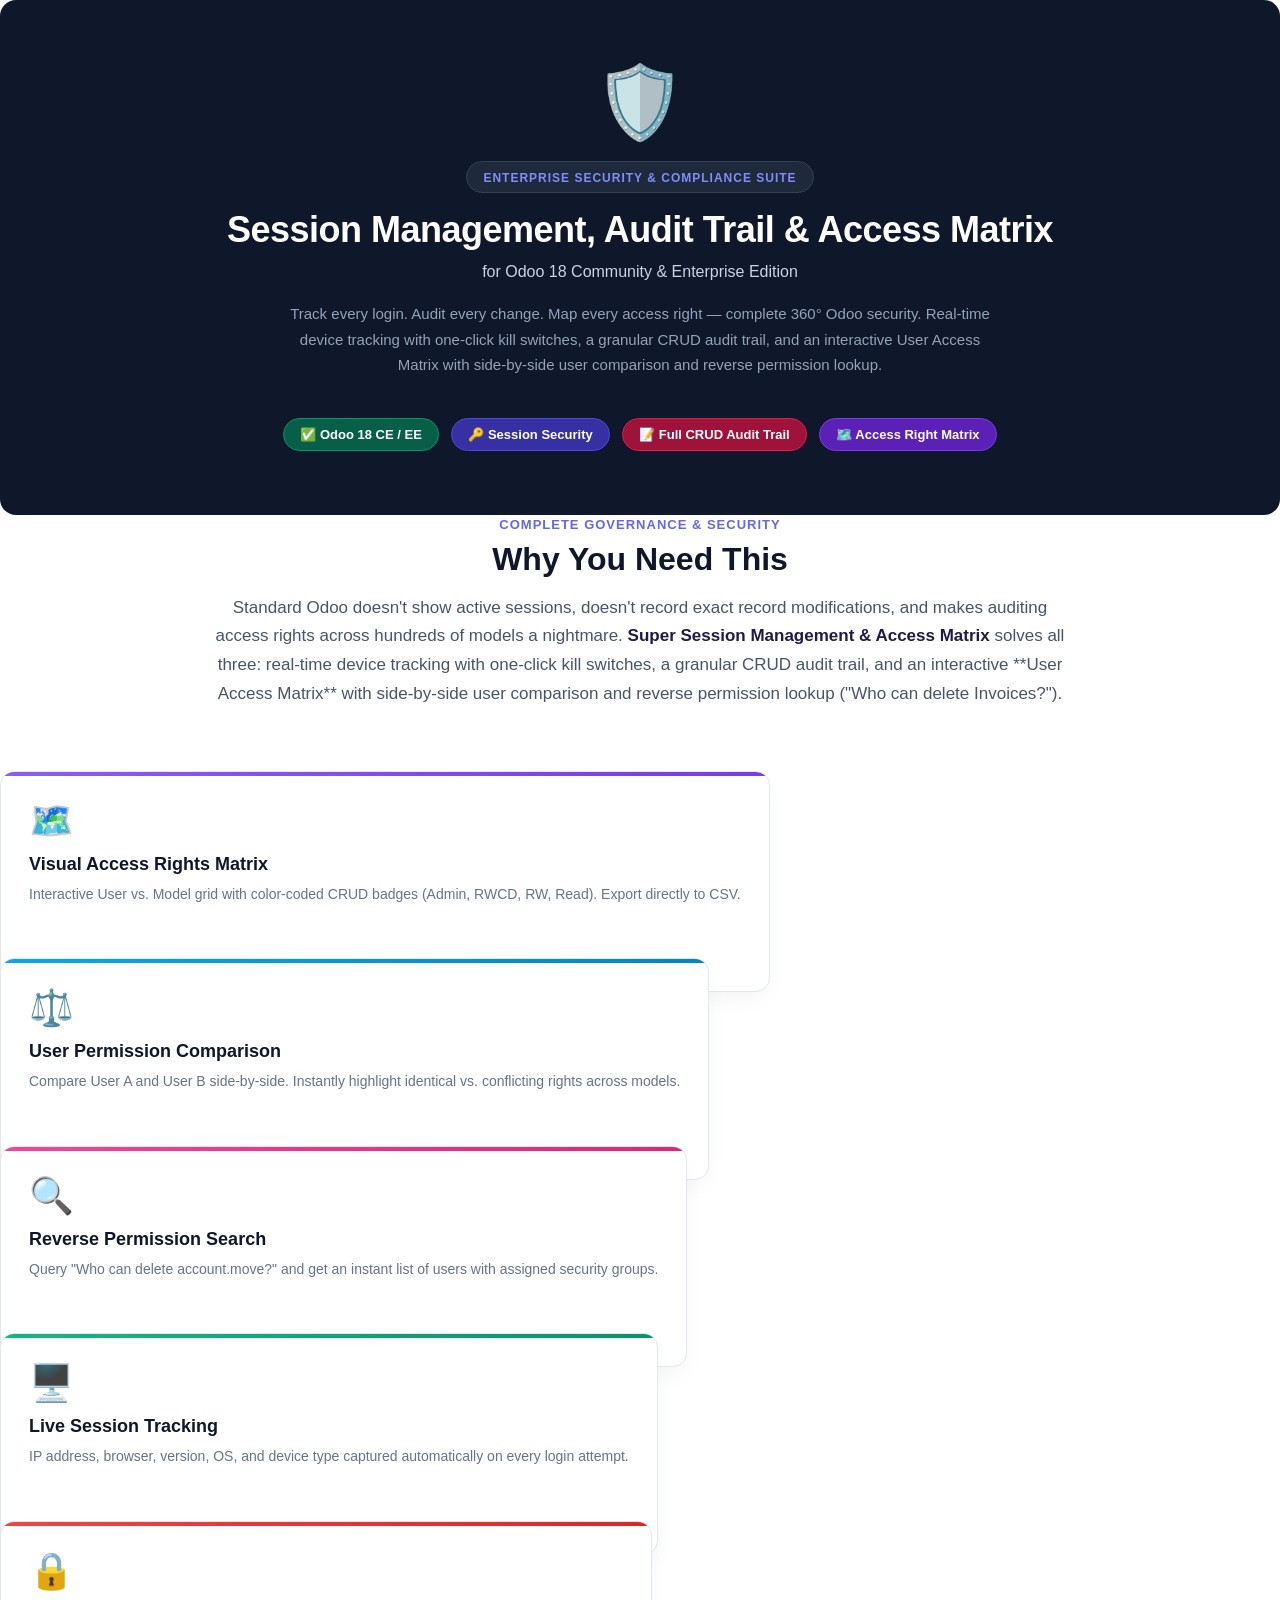
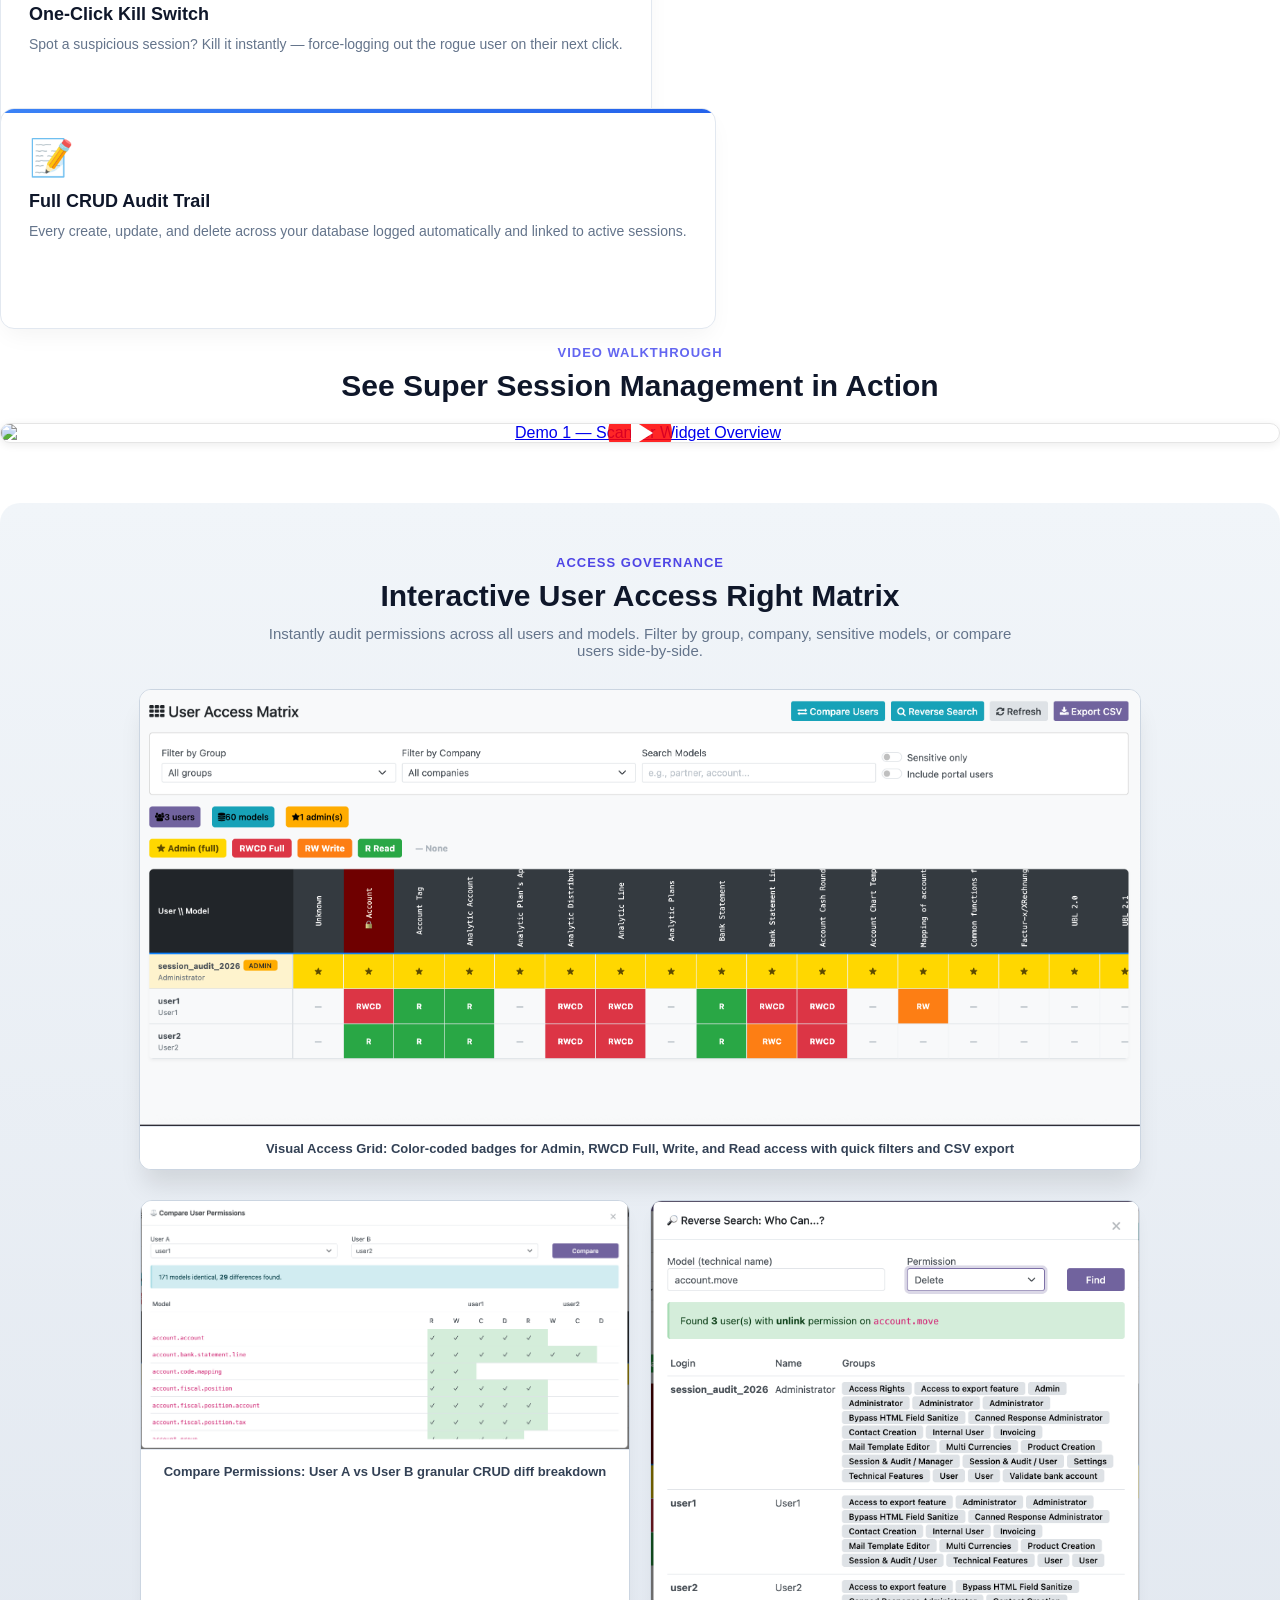
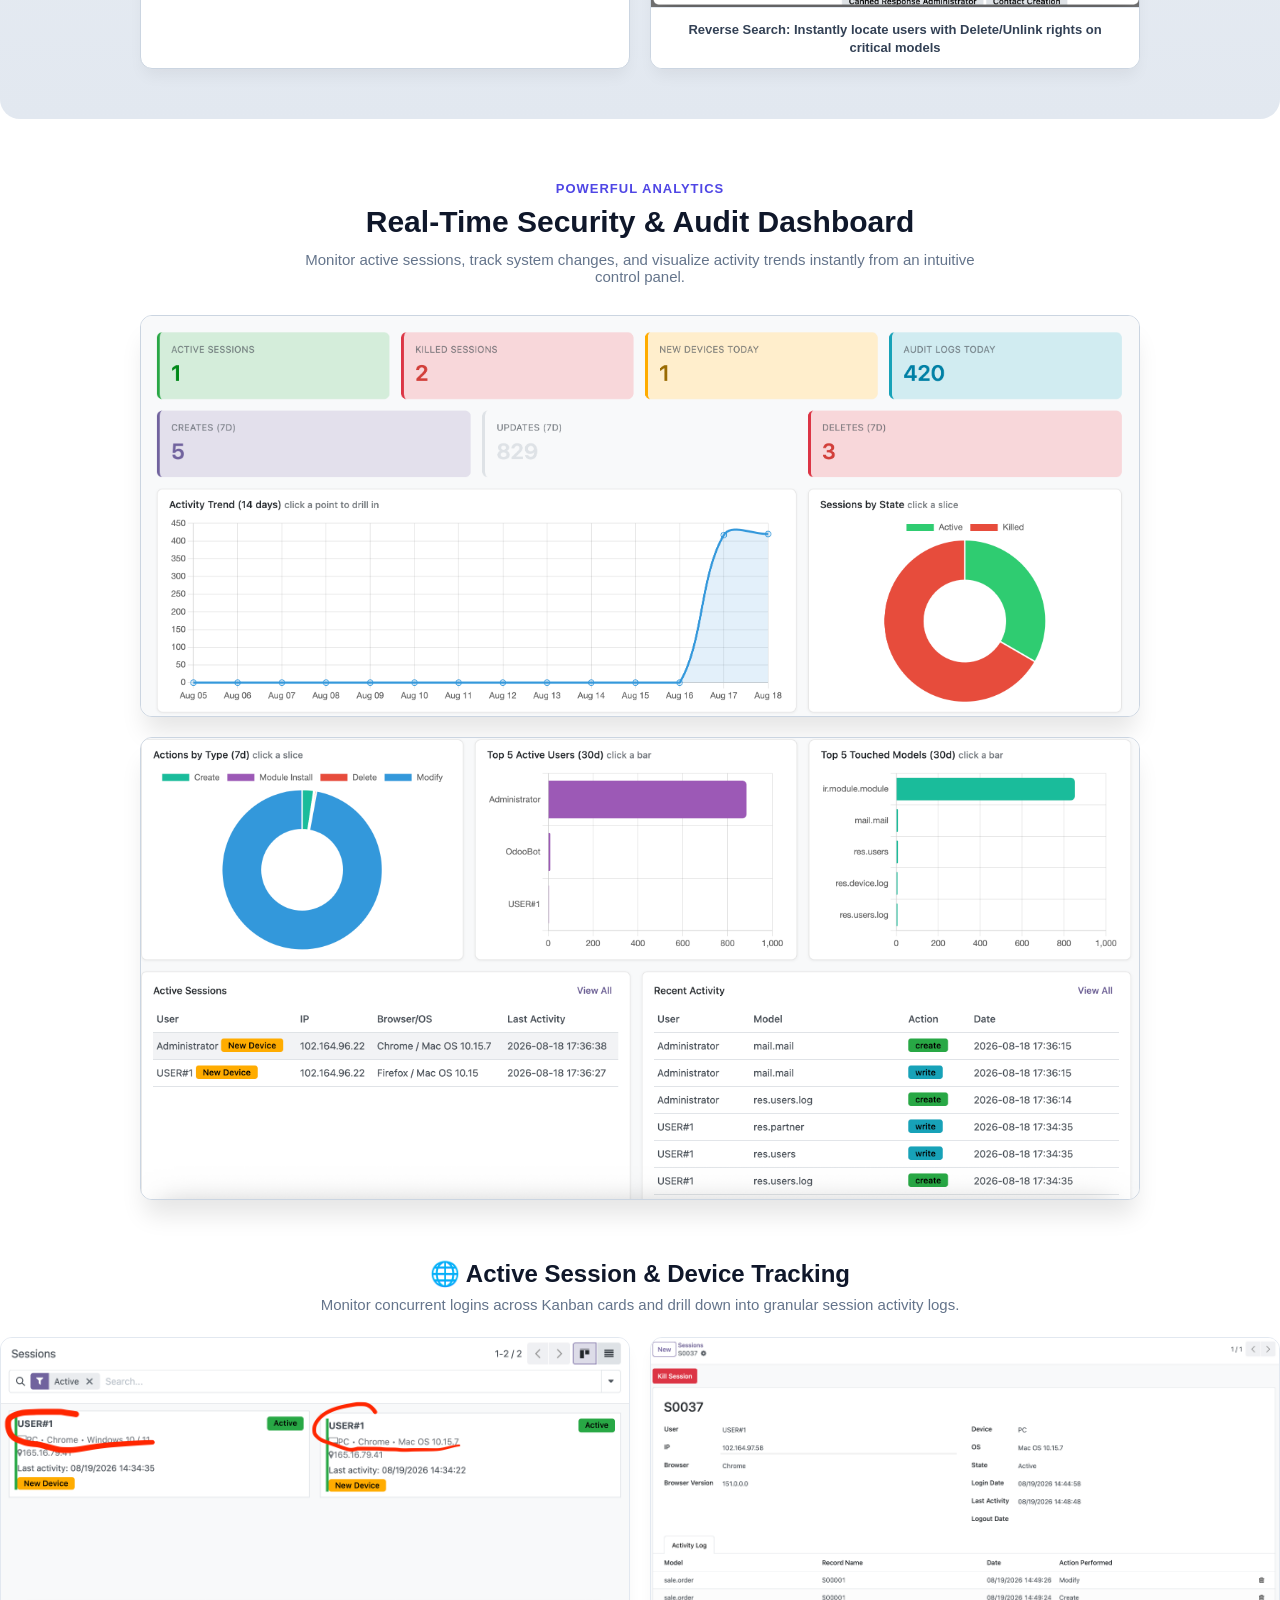
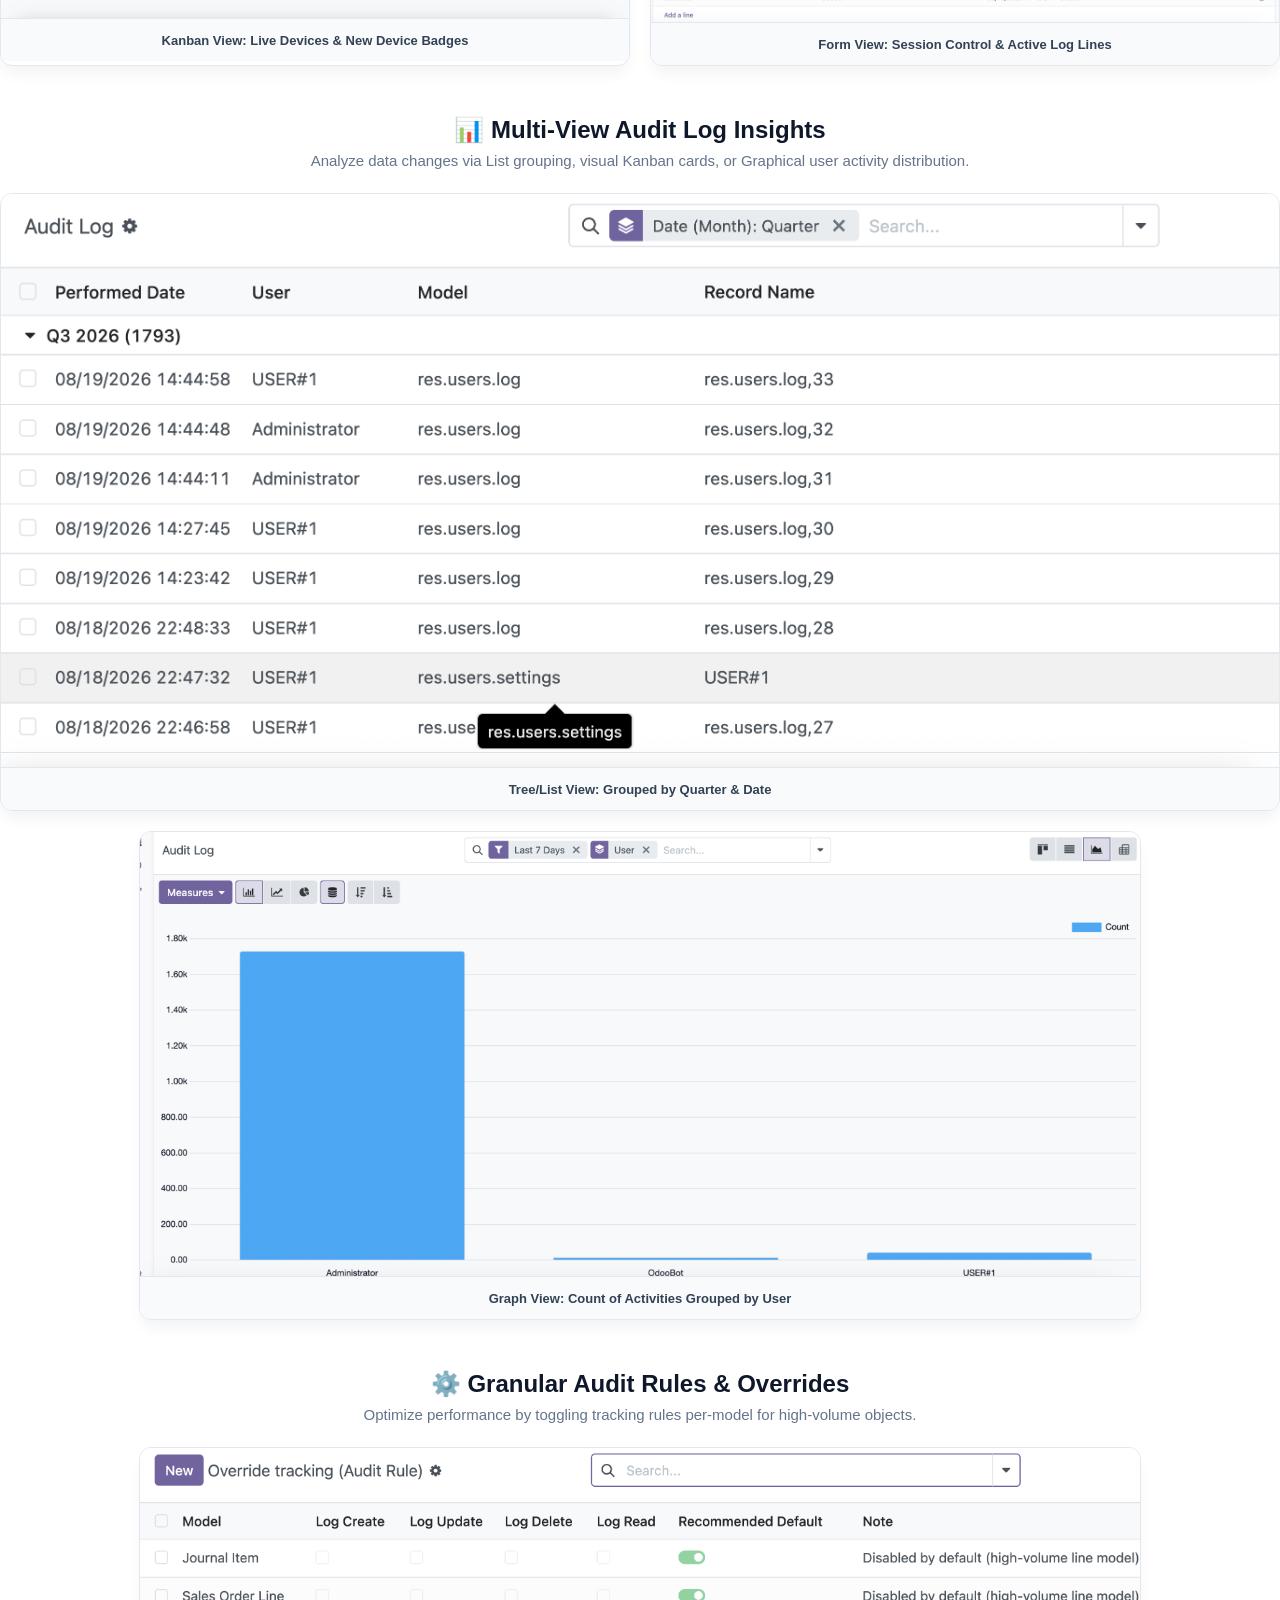
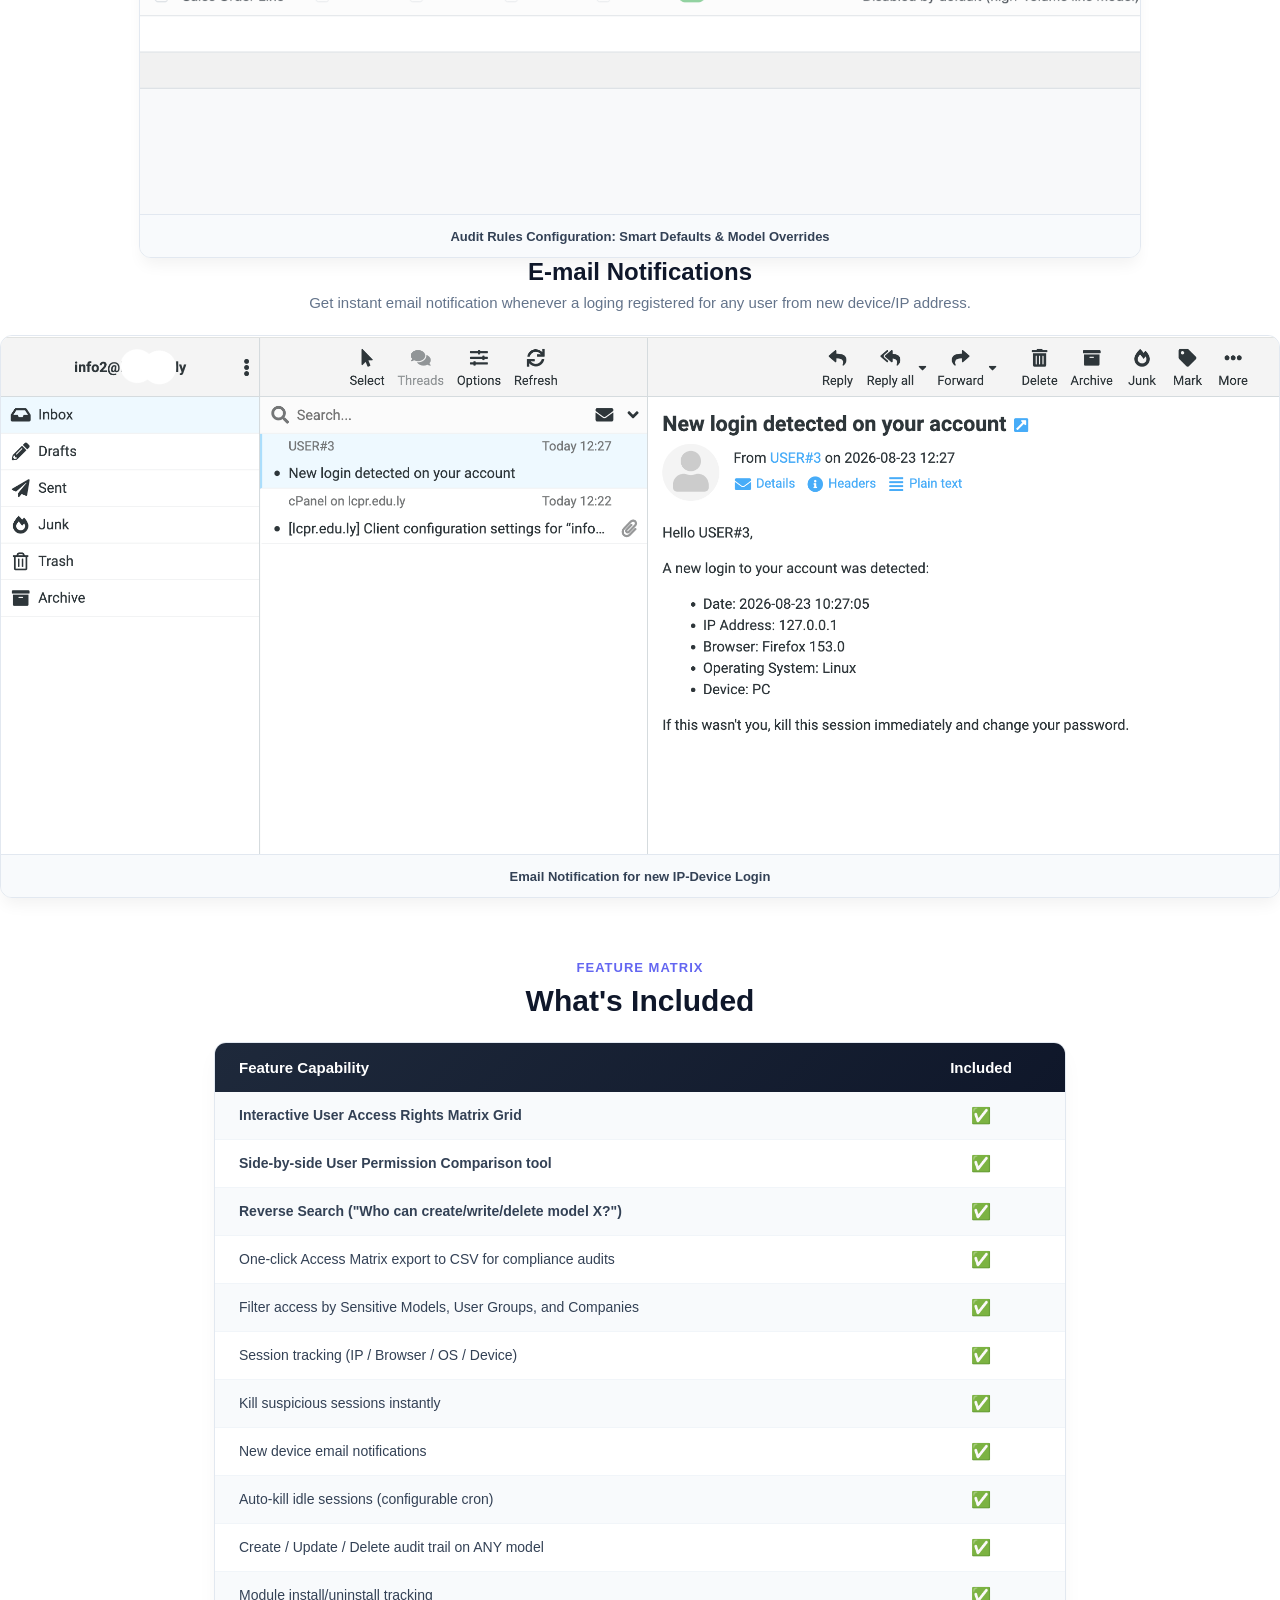
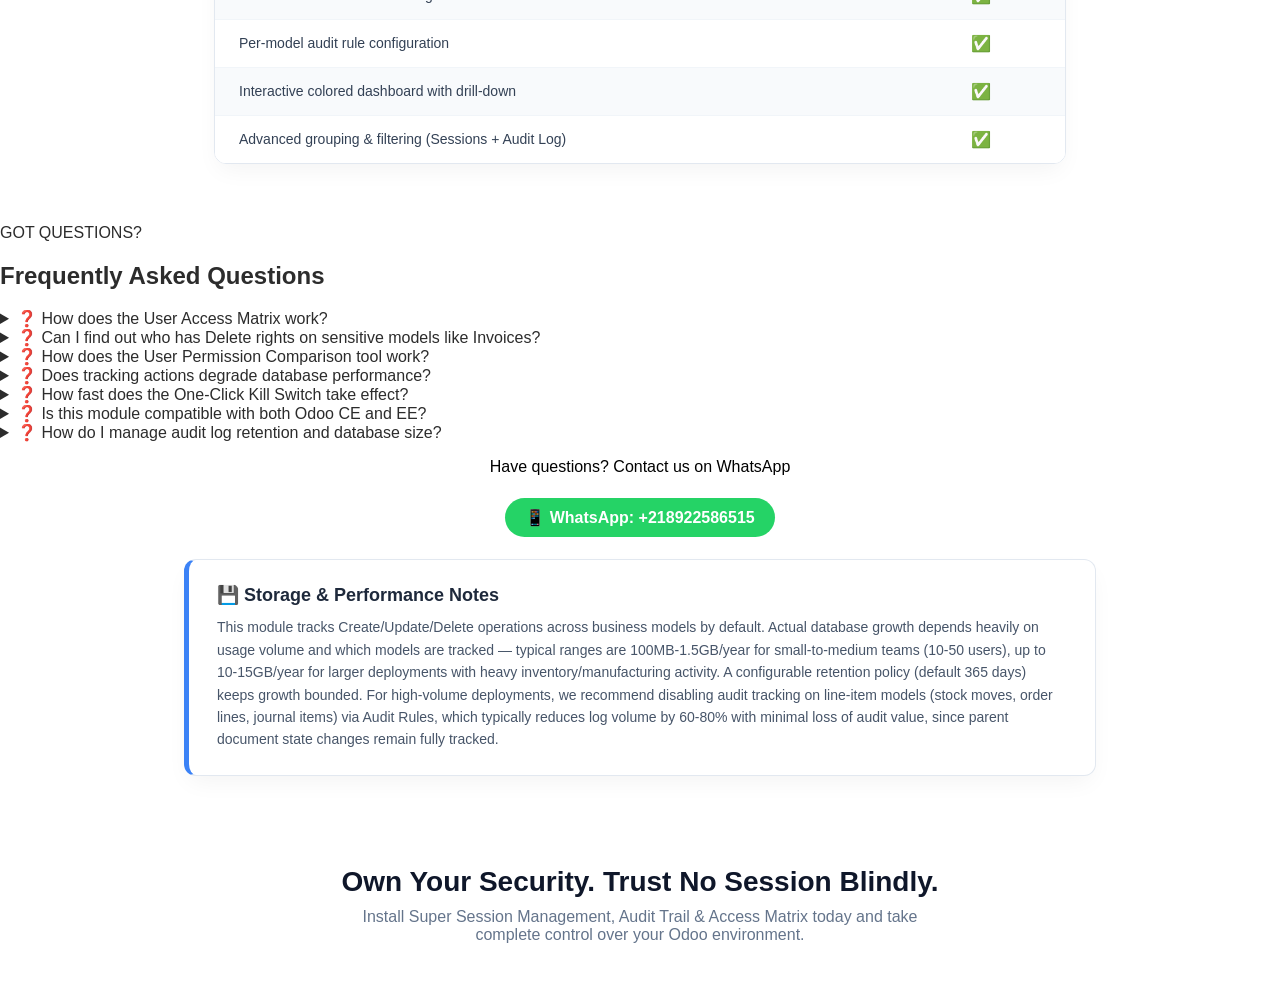
==== commit 5f2ea460: "new odoo version 16.0" ====
--- a/security_sentinel_360/static/description/index.html
+++ b/security_sentinel_360/static/description/index.html
@@ -24,7 +24,7 @@
     </h1>
 
     <p style="margin:0 0 20px 0; font-size:16px; color:#cbd5e1;">
-        for Odoo 19 Community &amp; Enterprise Edition
+        for Odoo 18 Community &amp; Enterprise Edition
     </p>
 
     <p style="margin:0 auto 36px auto; font-size:15px; line-height:1.7; max-width:720px; color:#94a3b8;">
@@ -34,7 +34,7 @@
     <!-- Badge Row — inline-block spans, no flex, no rgba, no gradients -->
     <div style="text-align:center;">
         <span style="display:inline-block; background-color:#065f46; border:1px solid #059669; border-radius:20px; padding:8px 16px; font-size:13px; color:#ffffff; margin:4px; font-weight:600;">
-            ✅ Odoo 19 CE / EE
+            ✅ Odoo 18 CE / EE
         </span>
         <span style="display:inline-block; background-color:#3730a3; border:1px solid #4f46e5; border-radius:20px; padding:8px 16px; font-size:13px; color:#ffffff; margin:4px; font-weight:600;">
             🔑 Session Security
@@ -457,7 +457,7 @@
 
         <details class="faq-item">
             <summary>❓ Is this module compatible with both Odoo CE and EE?</summary>
-            <p>Yes, Super Session Management & Audit Trail is fully compatible with both Odoo 19 Community Edition (CE)
+            <p>Yes, Super Session Management & Audit Trail is fully compatible with both Odoo 18 Community Edition (CE)
                 and Enterprise Edition (EE).</p>
         </details>
 
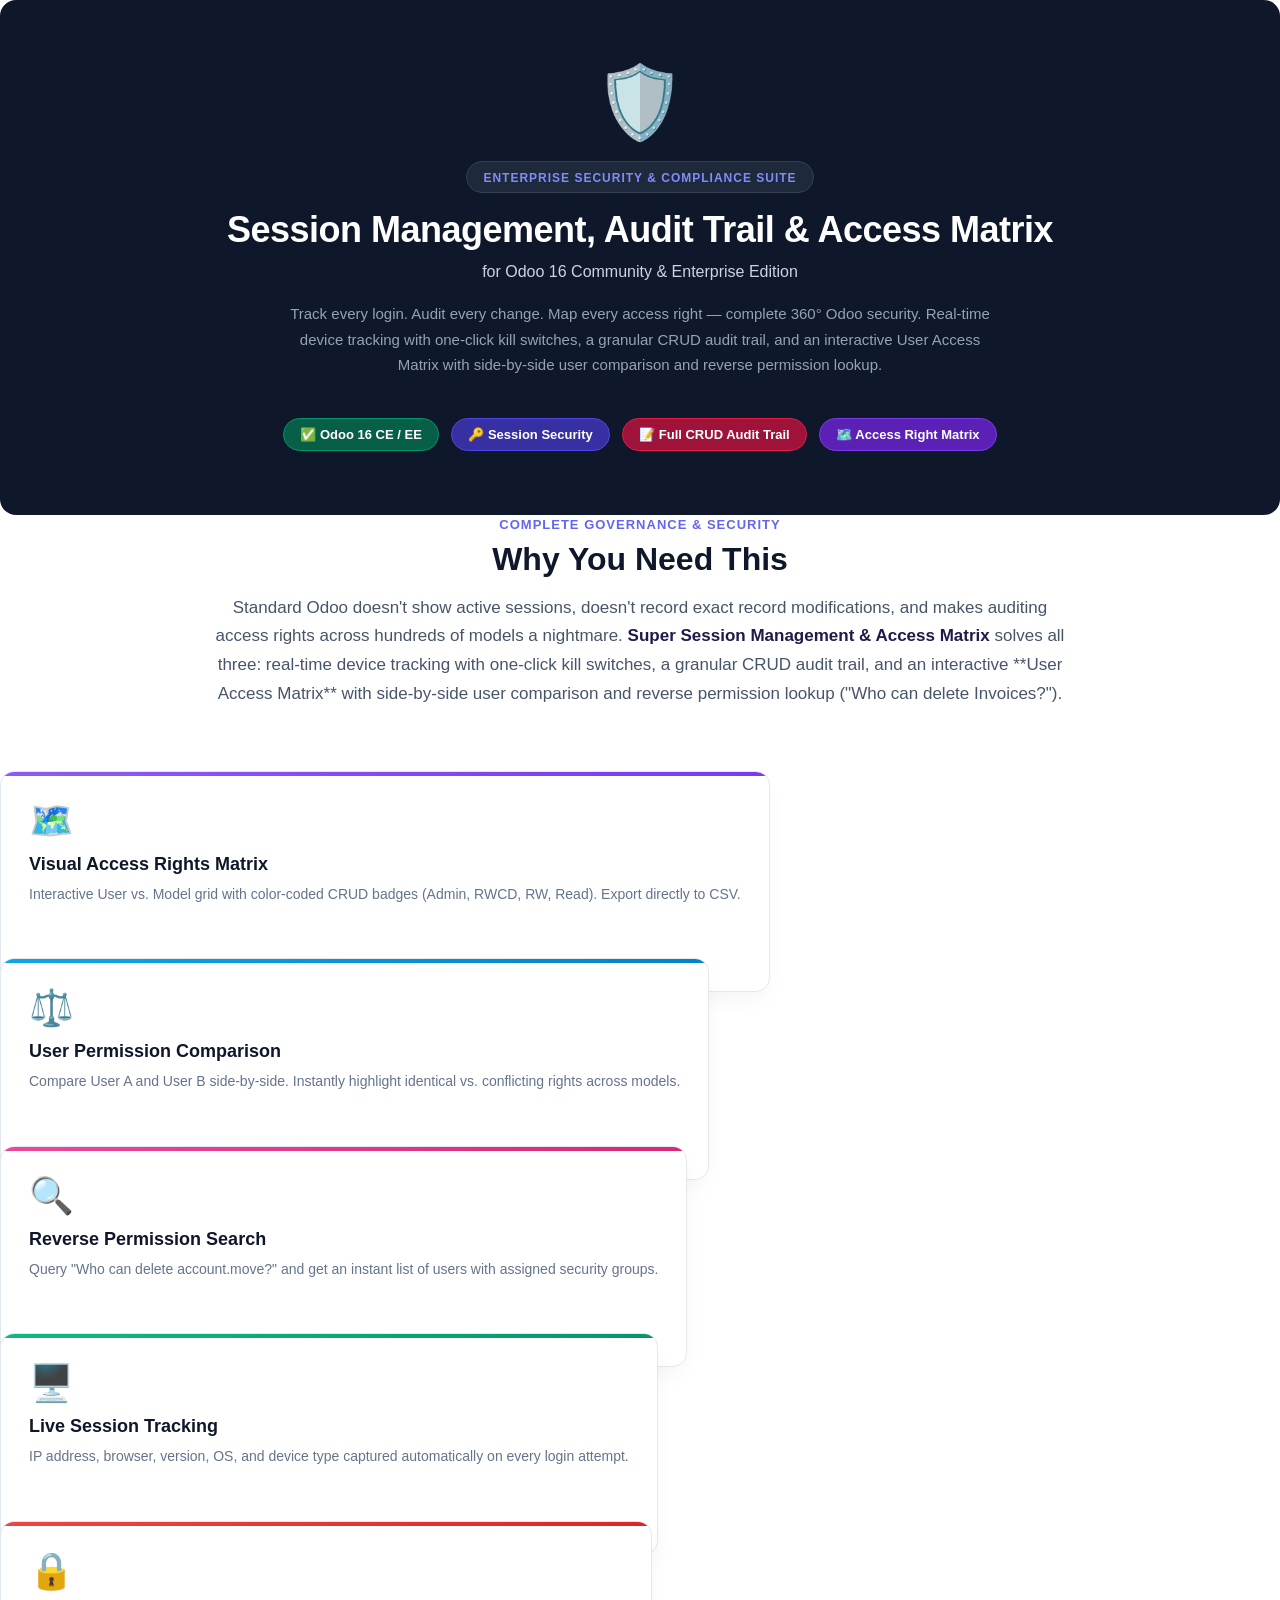
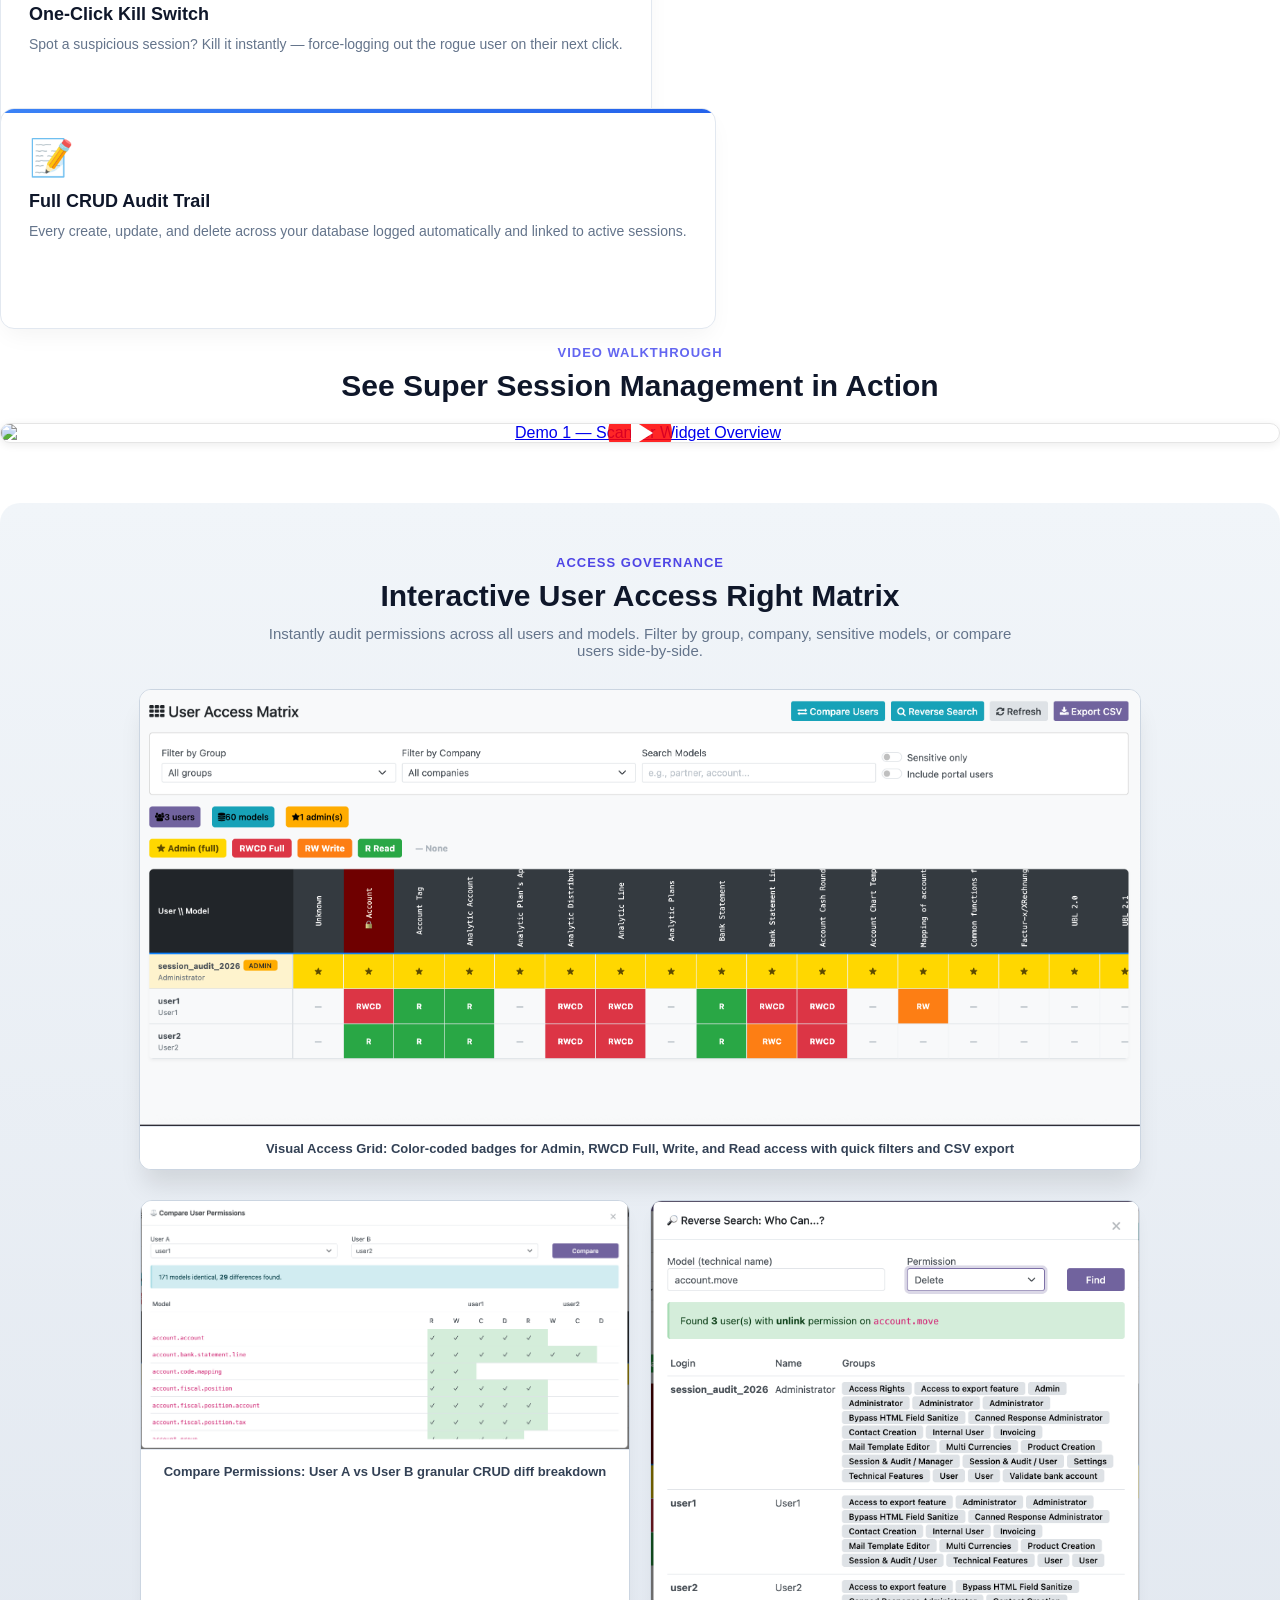
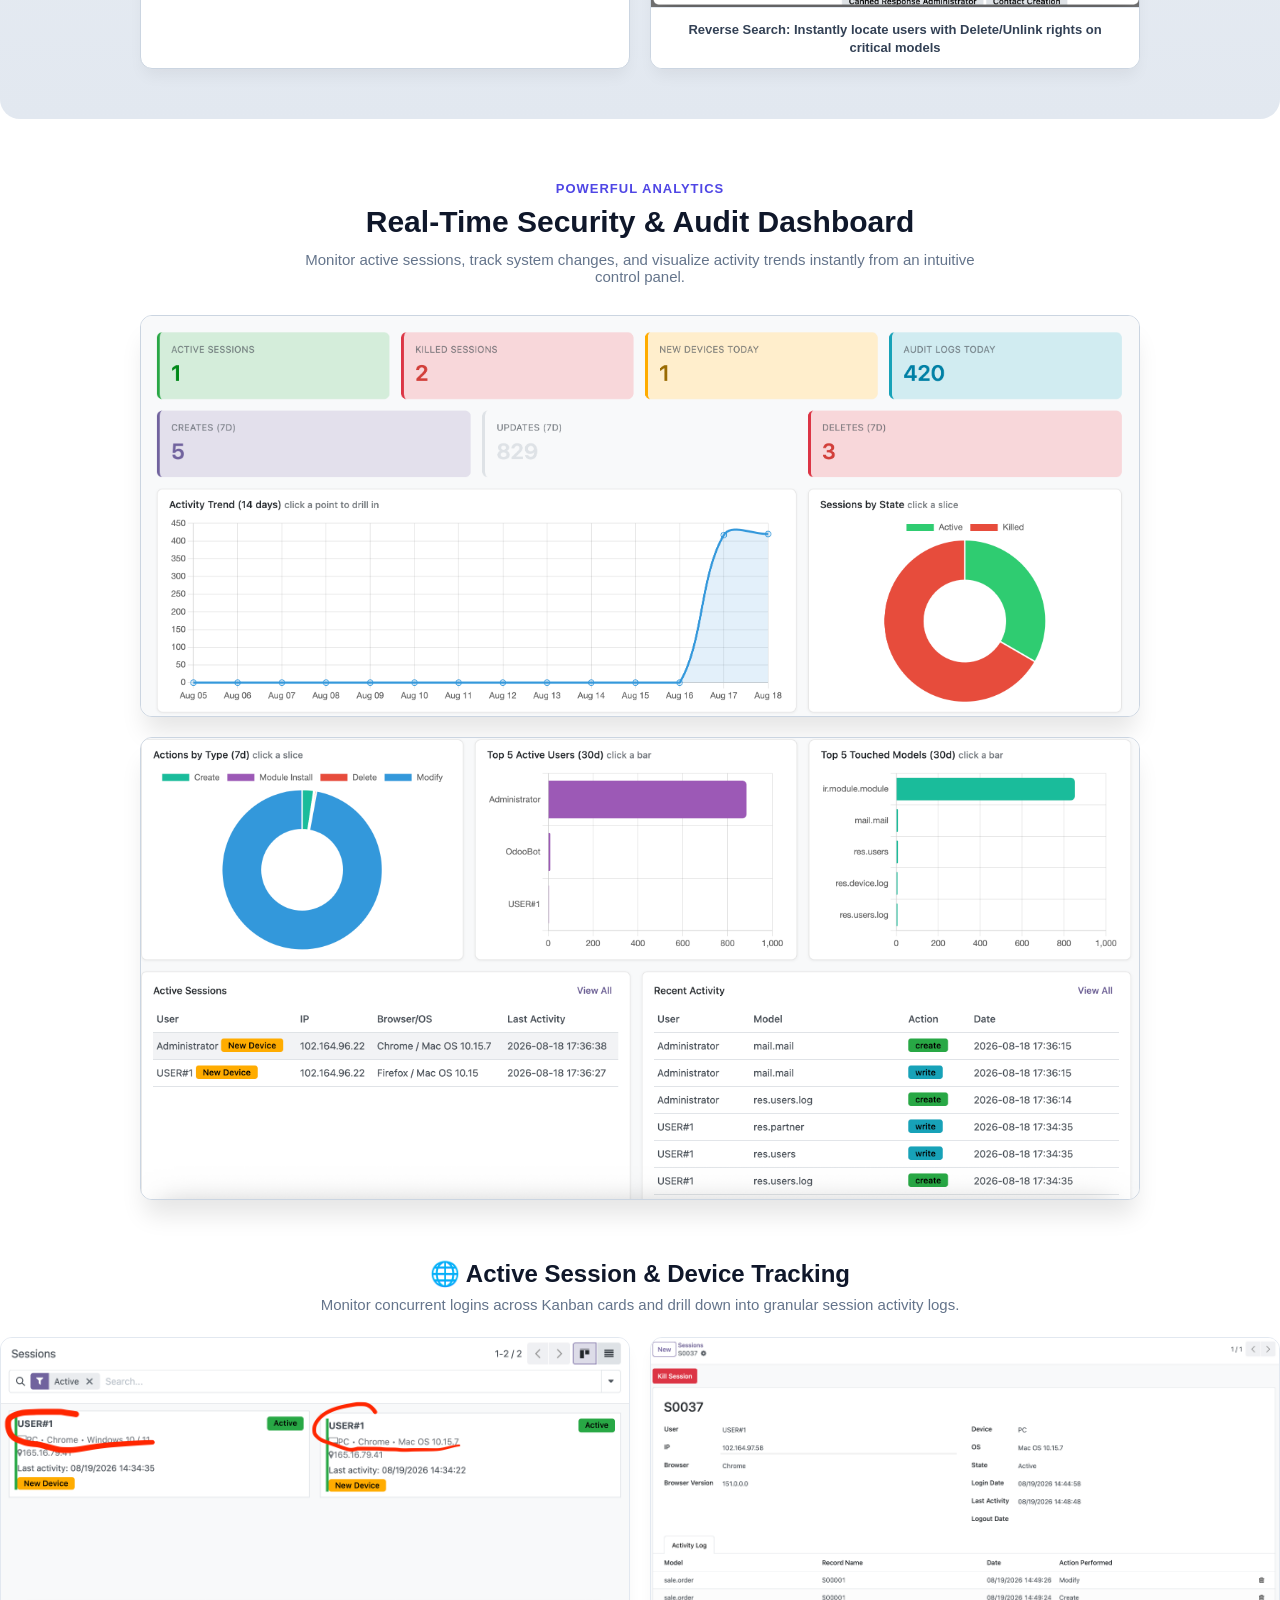
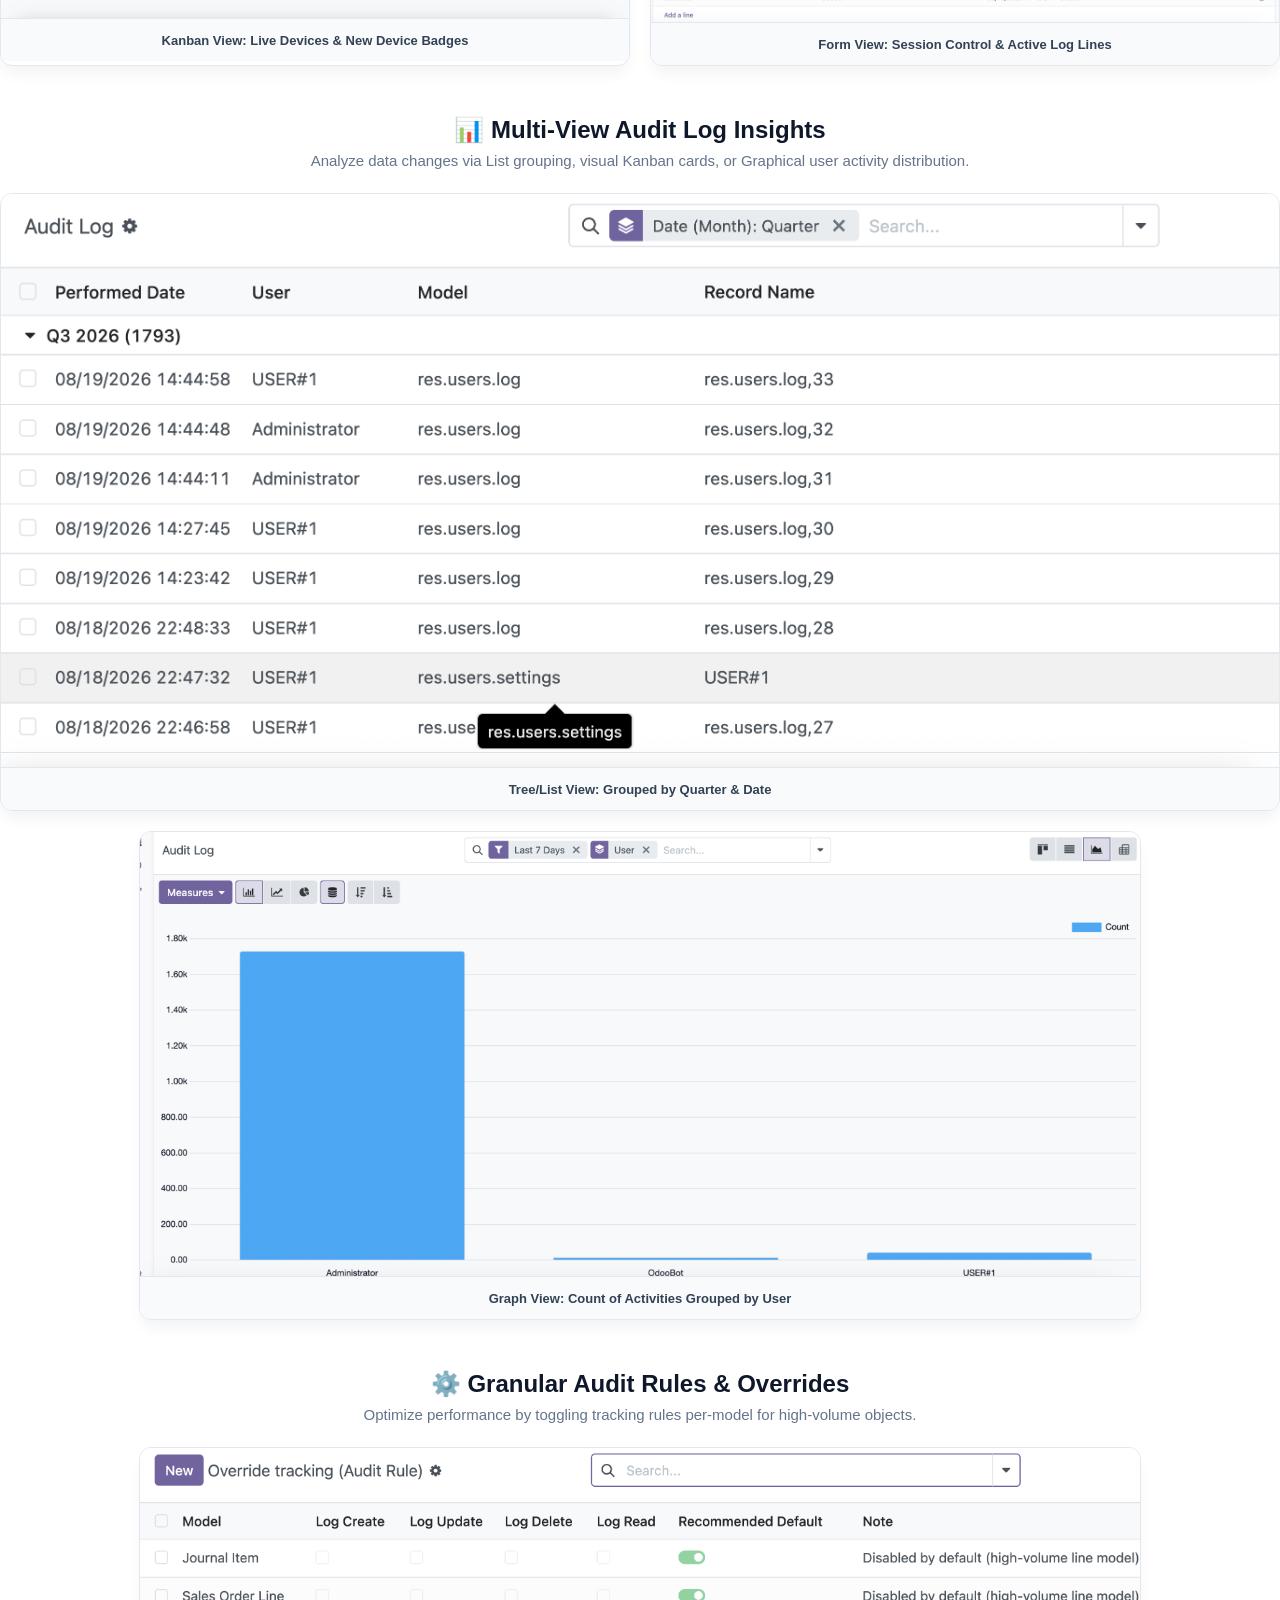
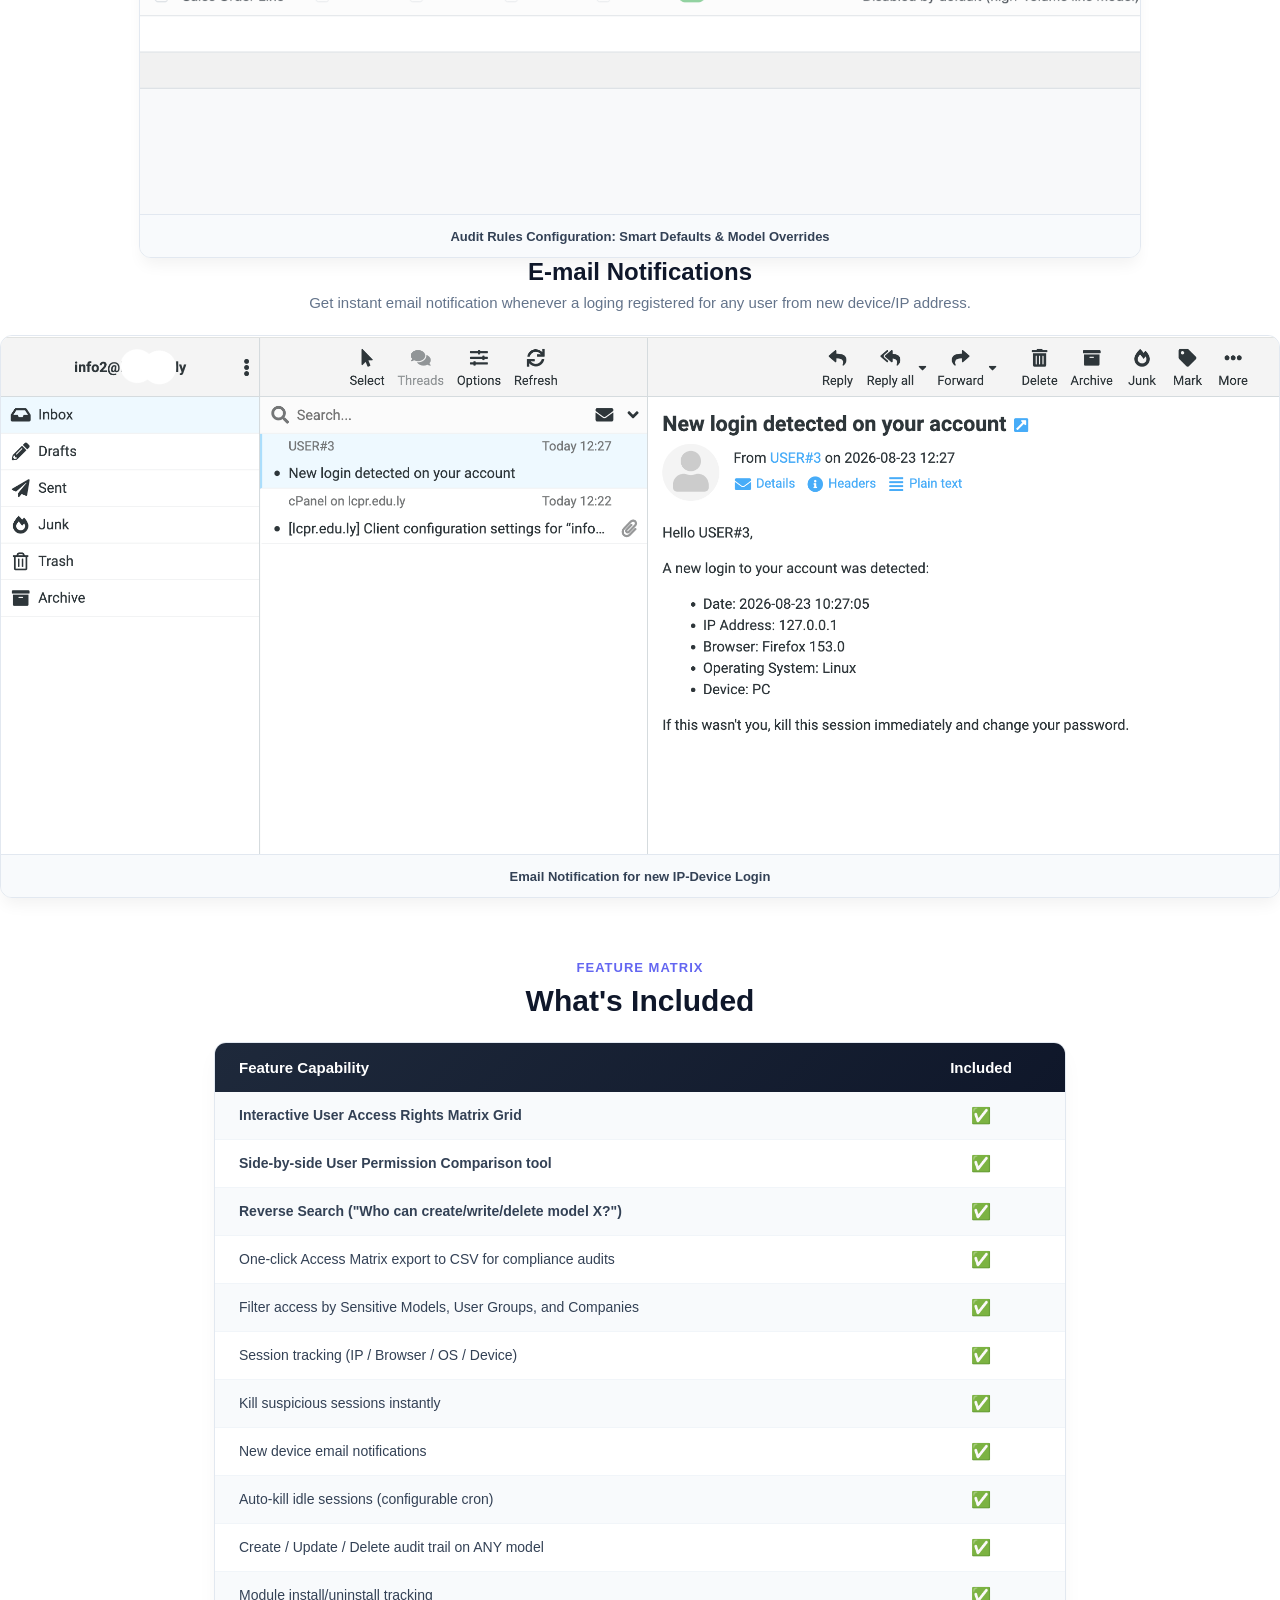
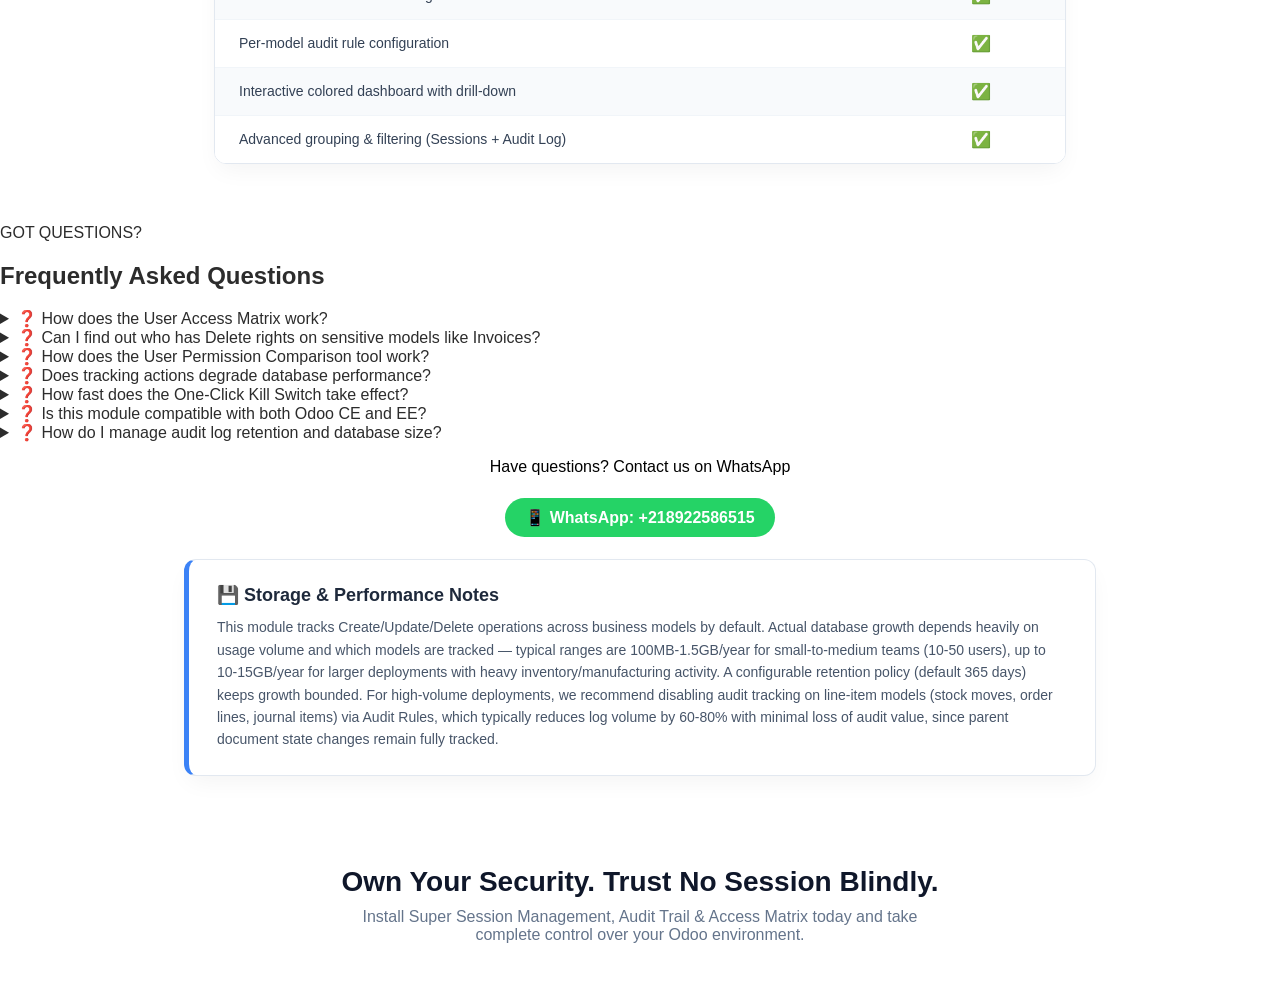
==== commit 3d8182e0: "update some files" ====
--- a/security_sentinel_360/static/description/index.html
+++ b/security_sentinel_360/static/description/index.html
@@ -24,7 +24,7 @@
     </h1>
 
     <p style="margin:0 0 20px 0; font-size:16px; color:#cbd5e1;">
-        for Odoo 18 Community &amp; Enterprise Edition
+        for Odoo 16 Community &amp; Enterprise Edition
     </p>
 
     <p style="margin:0 auto 36px auto; font-size:15px; line-height:1.7; max-width:720px; color:#94a3b8;">
@@ -34,7 +34,7 @@
     <!-- Badge Row — inline-block spans, no flex, no rgba, no gradients -->
     <div style="text-align:center;">
         <span style="display:inline-block; background-color:#065f46; border:1px solid #059669; border-radius:20px; padding:8px 16px; font-size:13px; color:#ffffff; margin:4px; font-weight:600;">
-            ✅ Odoo 18 CE / EE
+            ✅ Odoo 16 CE / EE
         </span>
         <span style="display:inline-block; background-color:#3730a3; border:1px solid #4f46e5; border-radius:20px; padding:8px 16px; font-size:13px; color:#ffffff; margin:4px; font-weight:600;">
             🔑 Session Security
@@ -457,7 +457,7 @@
 
         <details class="faq-item">
             <summary>❓ Is this module compatible with both Odoo CE and EE?</summary>
-            <p>Yes, Super Session Management & Audit Trail is fully compatible with both Odoo 18 Community Edition (CE)
+            <p>Yes, Super Session Management & Audit Trail is fully compatible with both Odoo 16 Community Edition (CE)
                 and Enterprise Edition (EE).</p>
         </details>
 
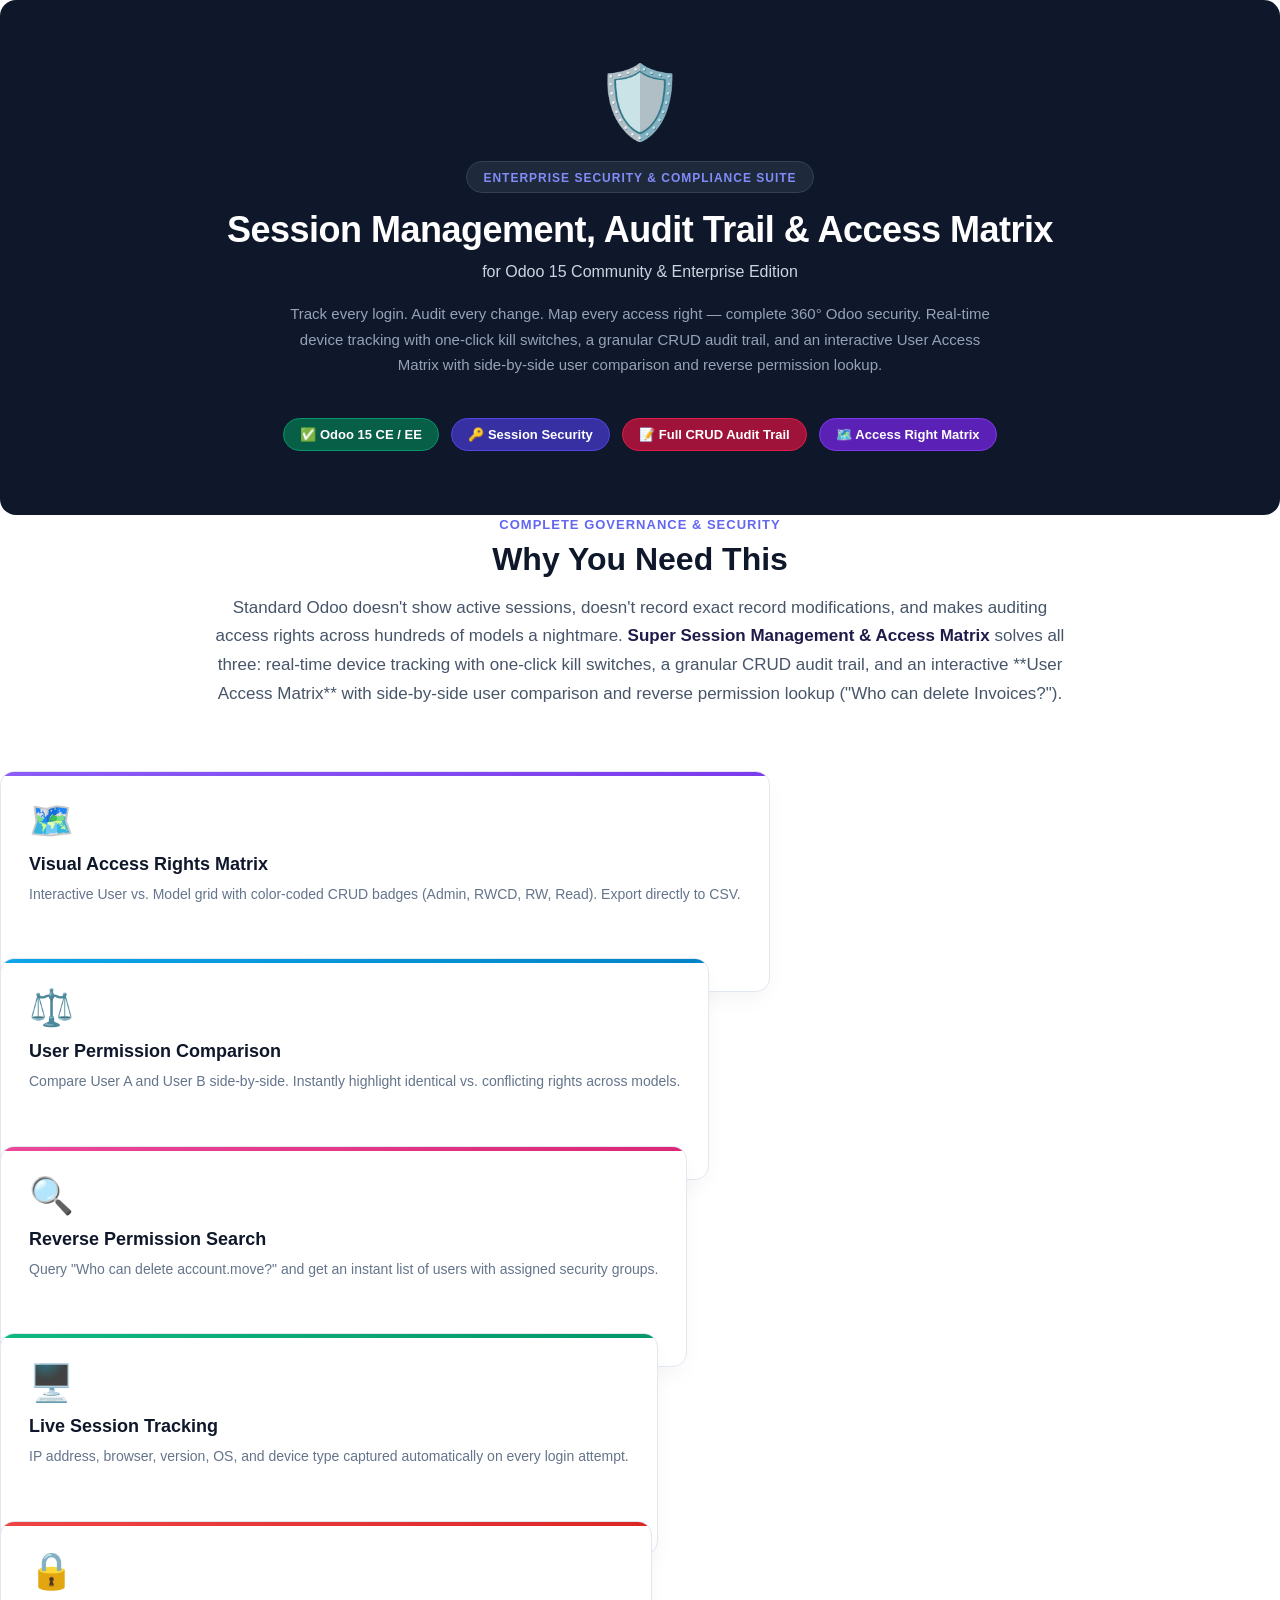
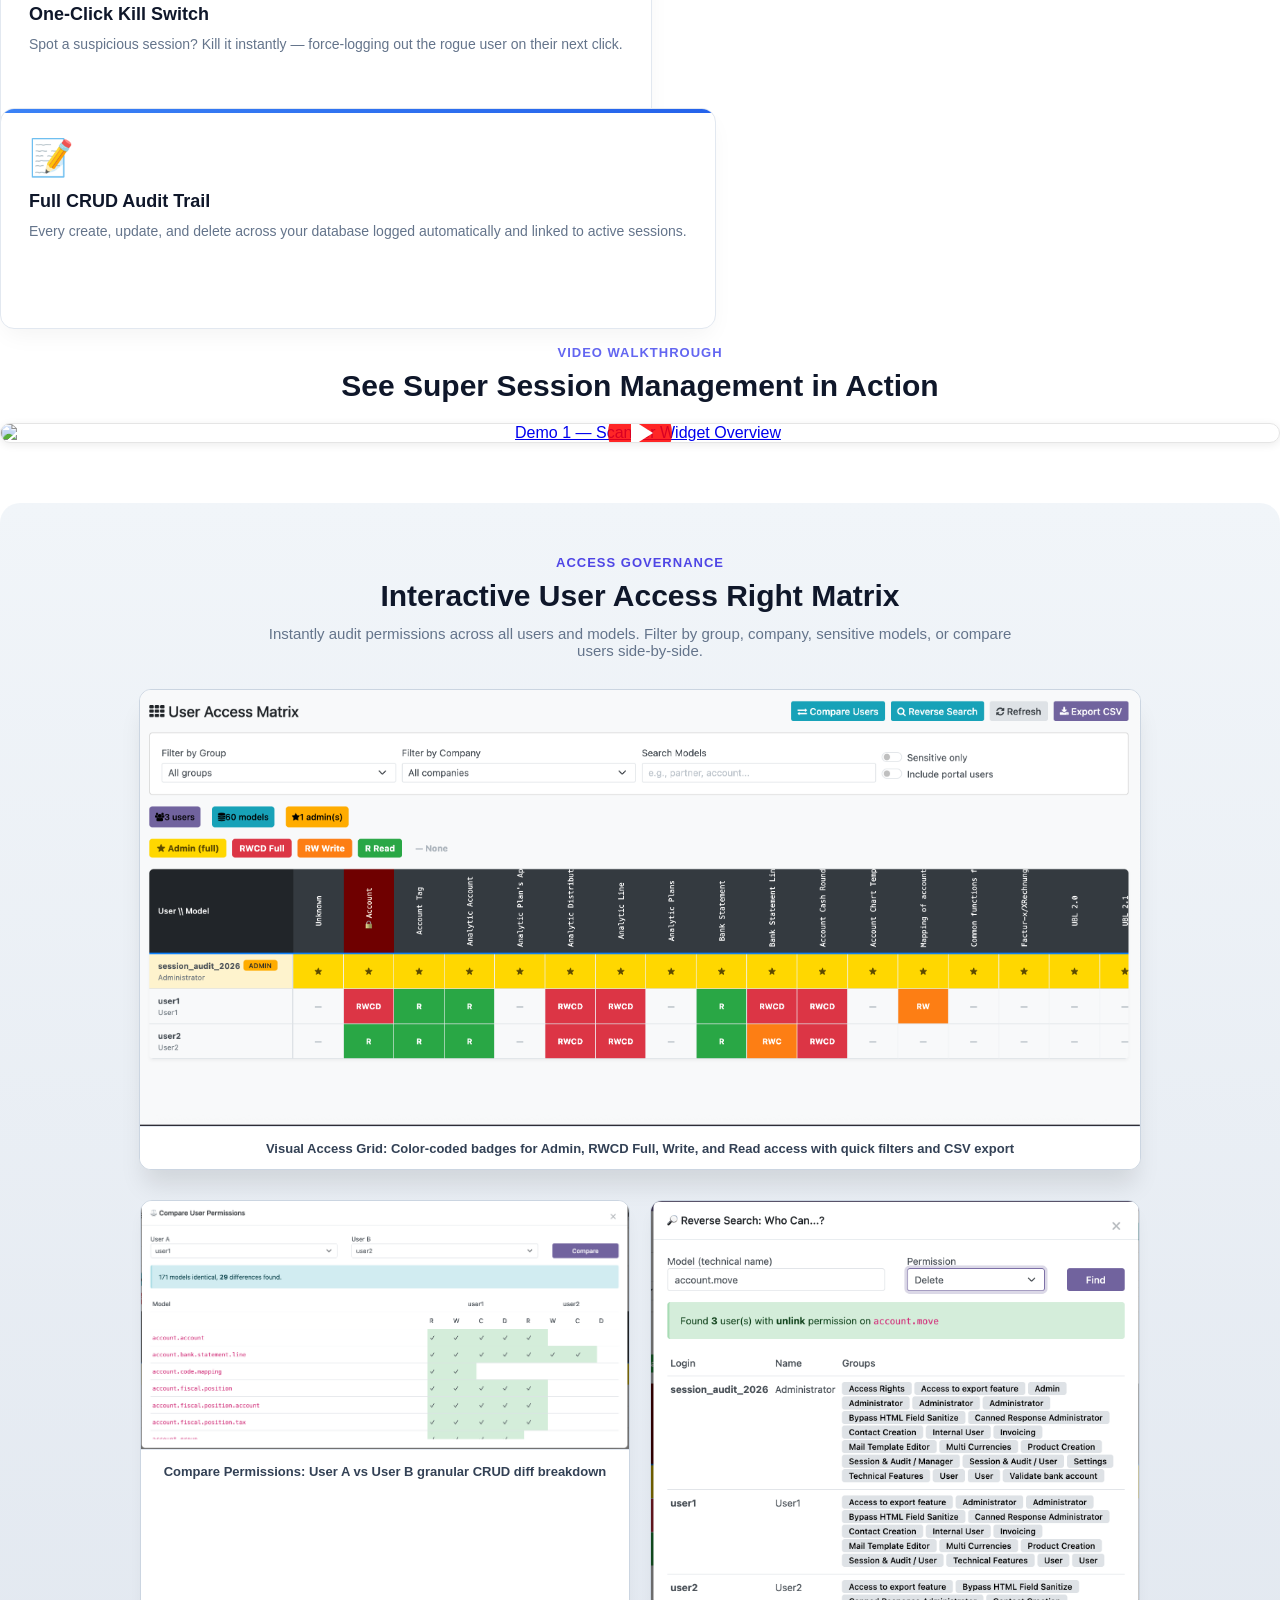
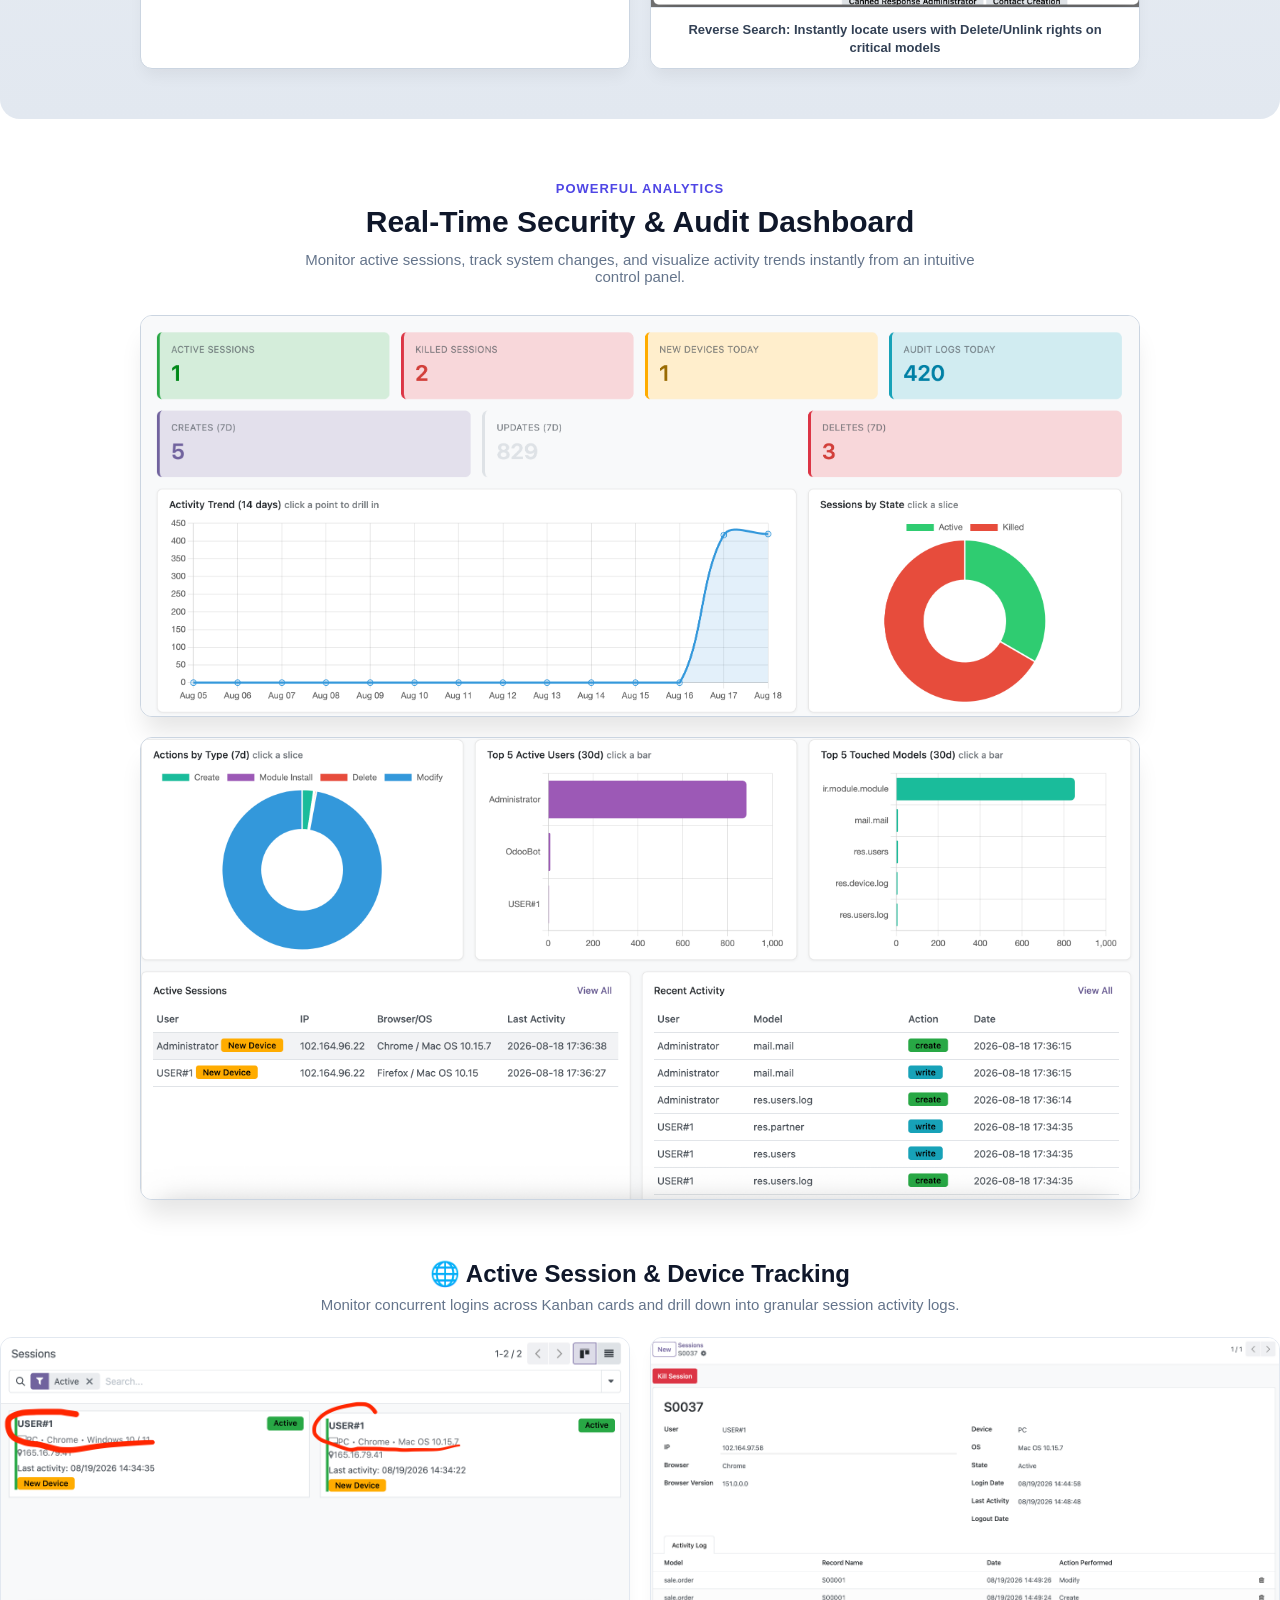
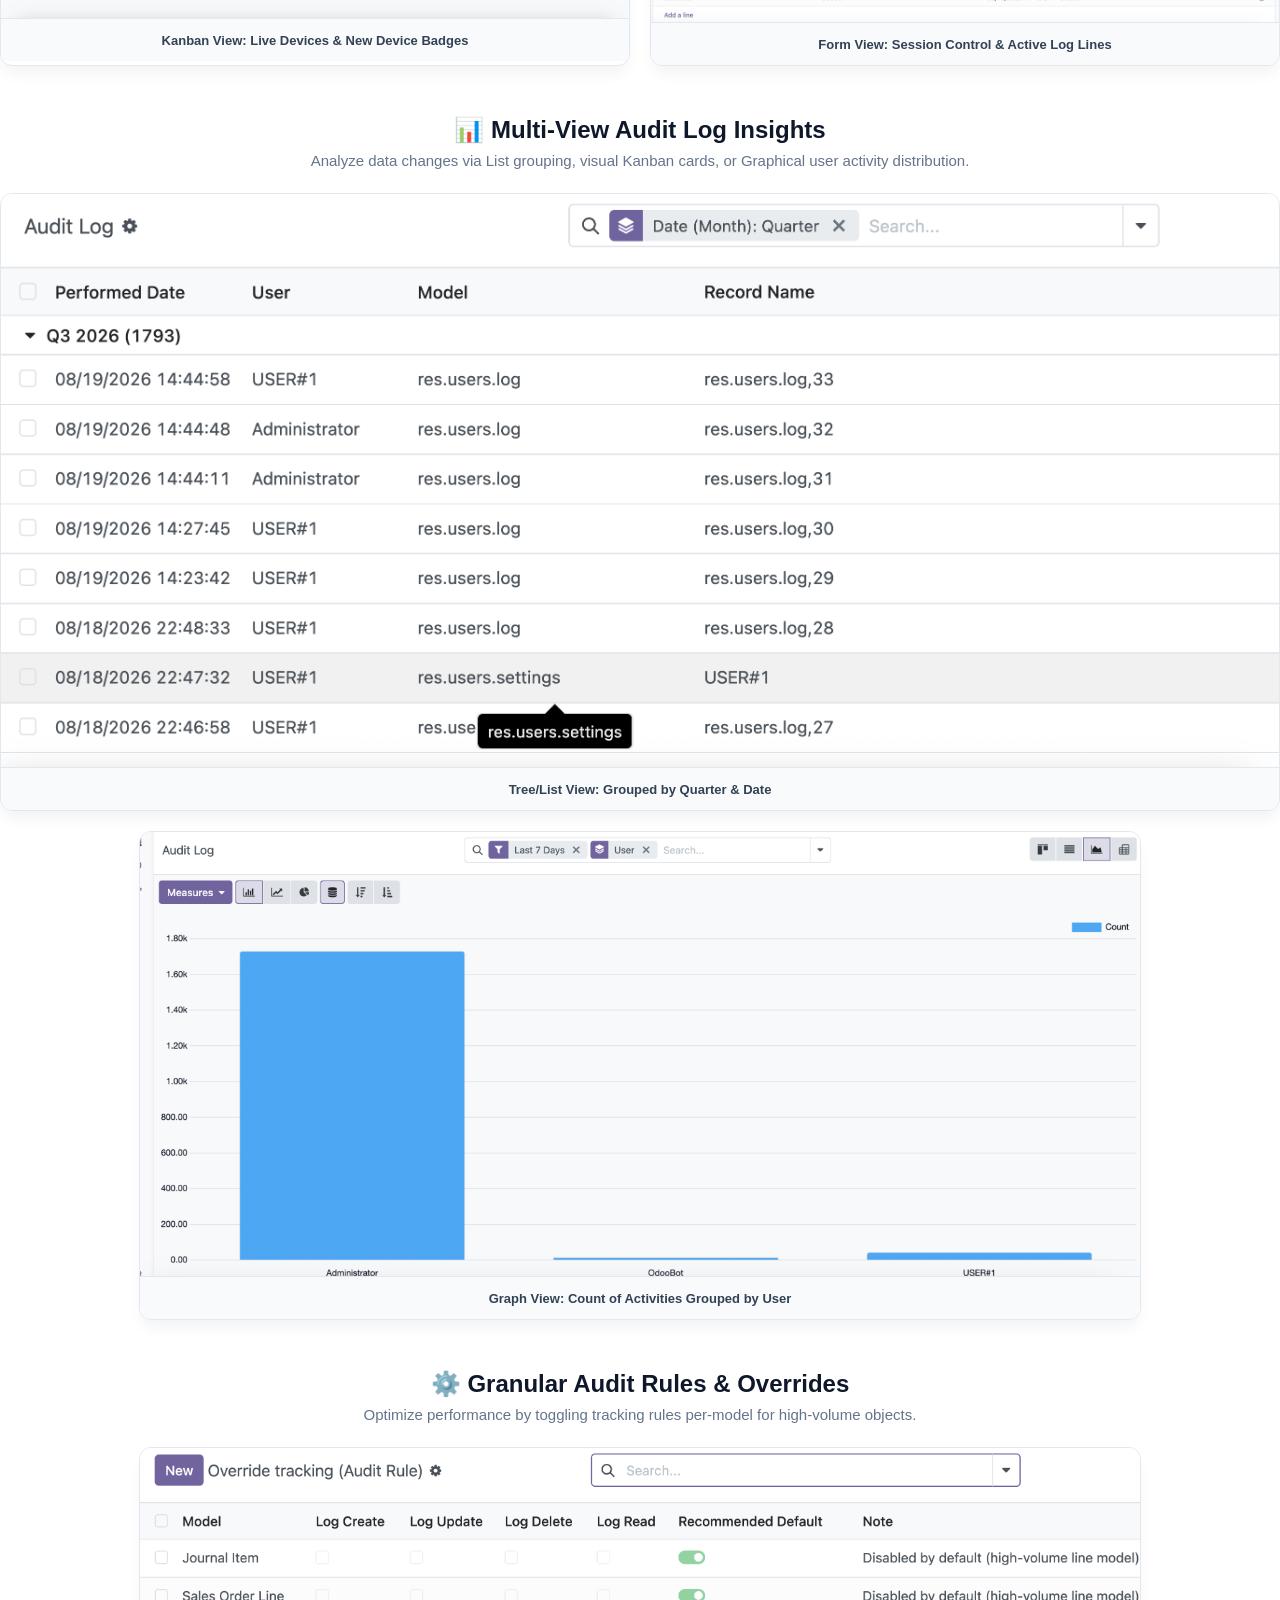
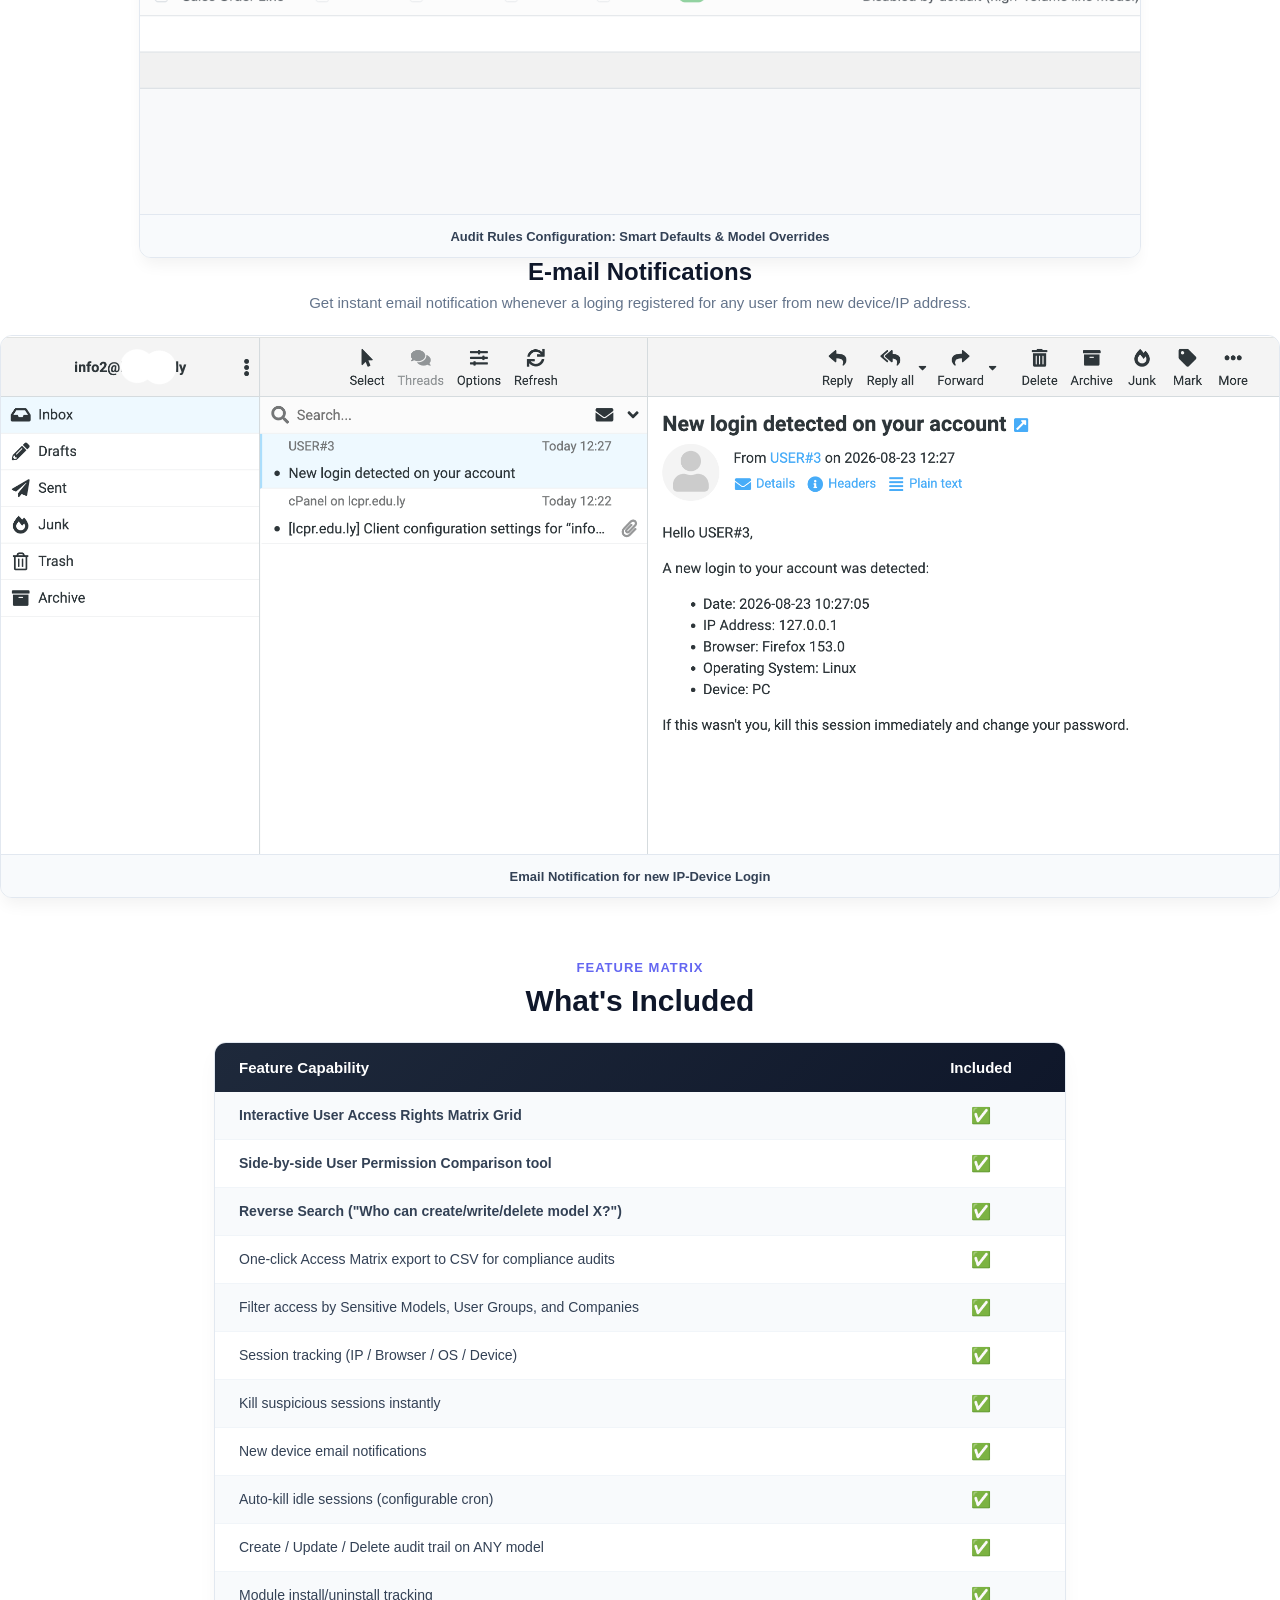
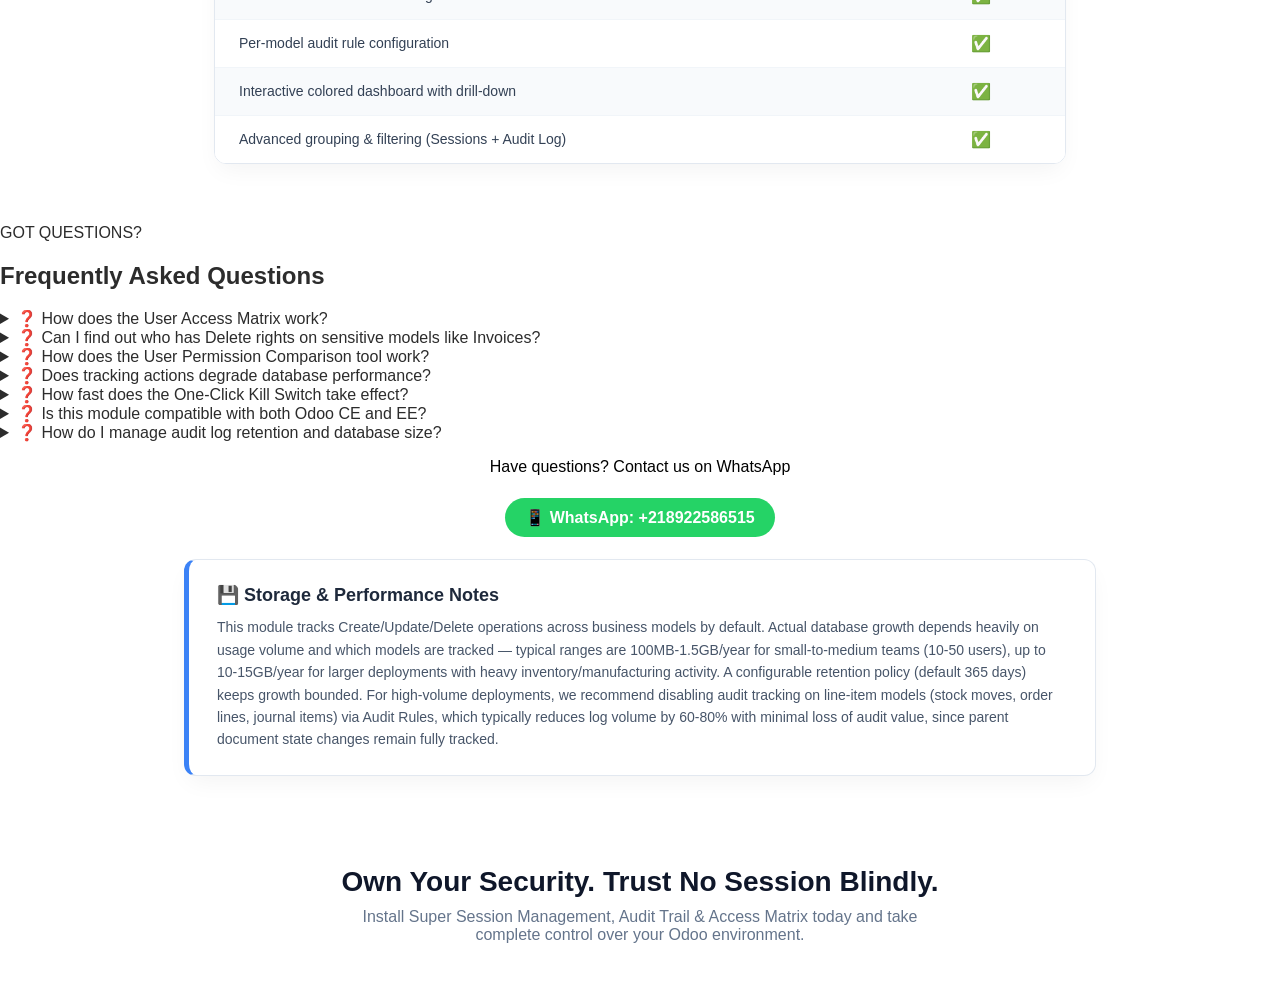
==== commit 7394d848: "change from 16.0 into 15.0" ====
--- a/security_sentinel_360/static/description/index.html
+++ b/security_sentinel_360/static/description/index.html
@@ -24,7 +24,7 @@
     </h1>
 
     <p style="margin:0 0 20px 0; font-size:16px; color:#cbd5e1;">
-        for Odoo 16 Community &amp; Enterprise Edition
+        for Odoo 15 Community &amp; Enterprise Edition
     </p>
 
     <p style="margin:0 auto 36px auto; font-size:15px; line-height:1.7; max-width:720px; color:#94a3b8;">
@@ -34,7 +34,7 @@
     <!-- Badge Row — inline-block spans, no flex, no rgba, no gradients -->
     <div style="text-align:center;">
         <span style="display:inline-block; background-color:#065f46; border:1px solid #059669; border-radius:20px; padding:8px 16px; font-size:13px; color:#ffffff; margin:4px; font-weight:600;">
-            ✅ Odoo 16 CE / EE
+            ✅ Odoo 15 CE / EE
         </span>
         <span style="display:inline-block; background-color:#3730a3; border:1px solid #4f46e5; border-radius:20px; padding:8px 16px; font-size:13px; color:#ffffff; margin:4px; font-weight:600;">
             🔑 Session Security
@@ -457,7 +457,7 @@
 
         <details class="faq-item">
             <summary>❓ Is this module compatible with both Odoo CE and EE?</summary>
-            <p>Yes, Super Session Management & Audit Trail is fully compatible with both Odoo 16 Community Edition (CE)
+            <p>Yes, Super Session Management & Audit Trail is fully compatible with both Odoo 15 Community Edition (CE)
                 and Enterprise Edition (EE).</p>
         </details>
 
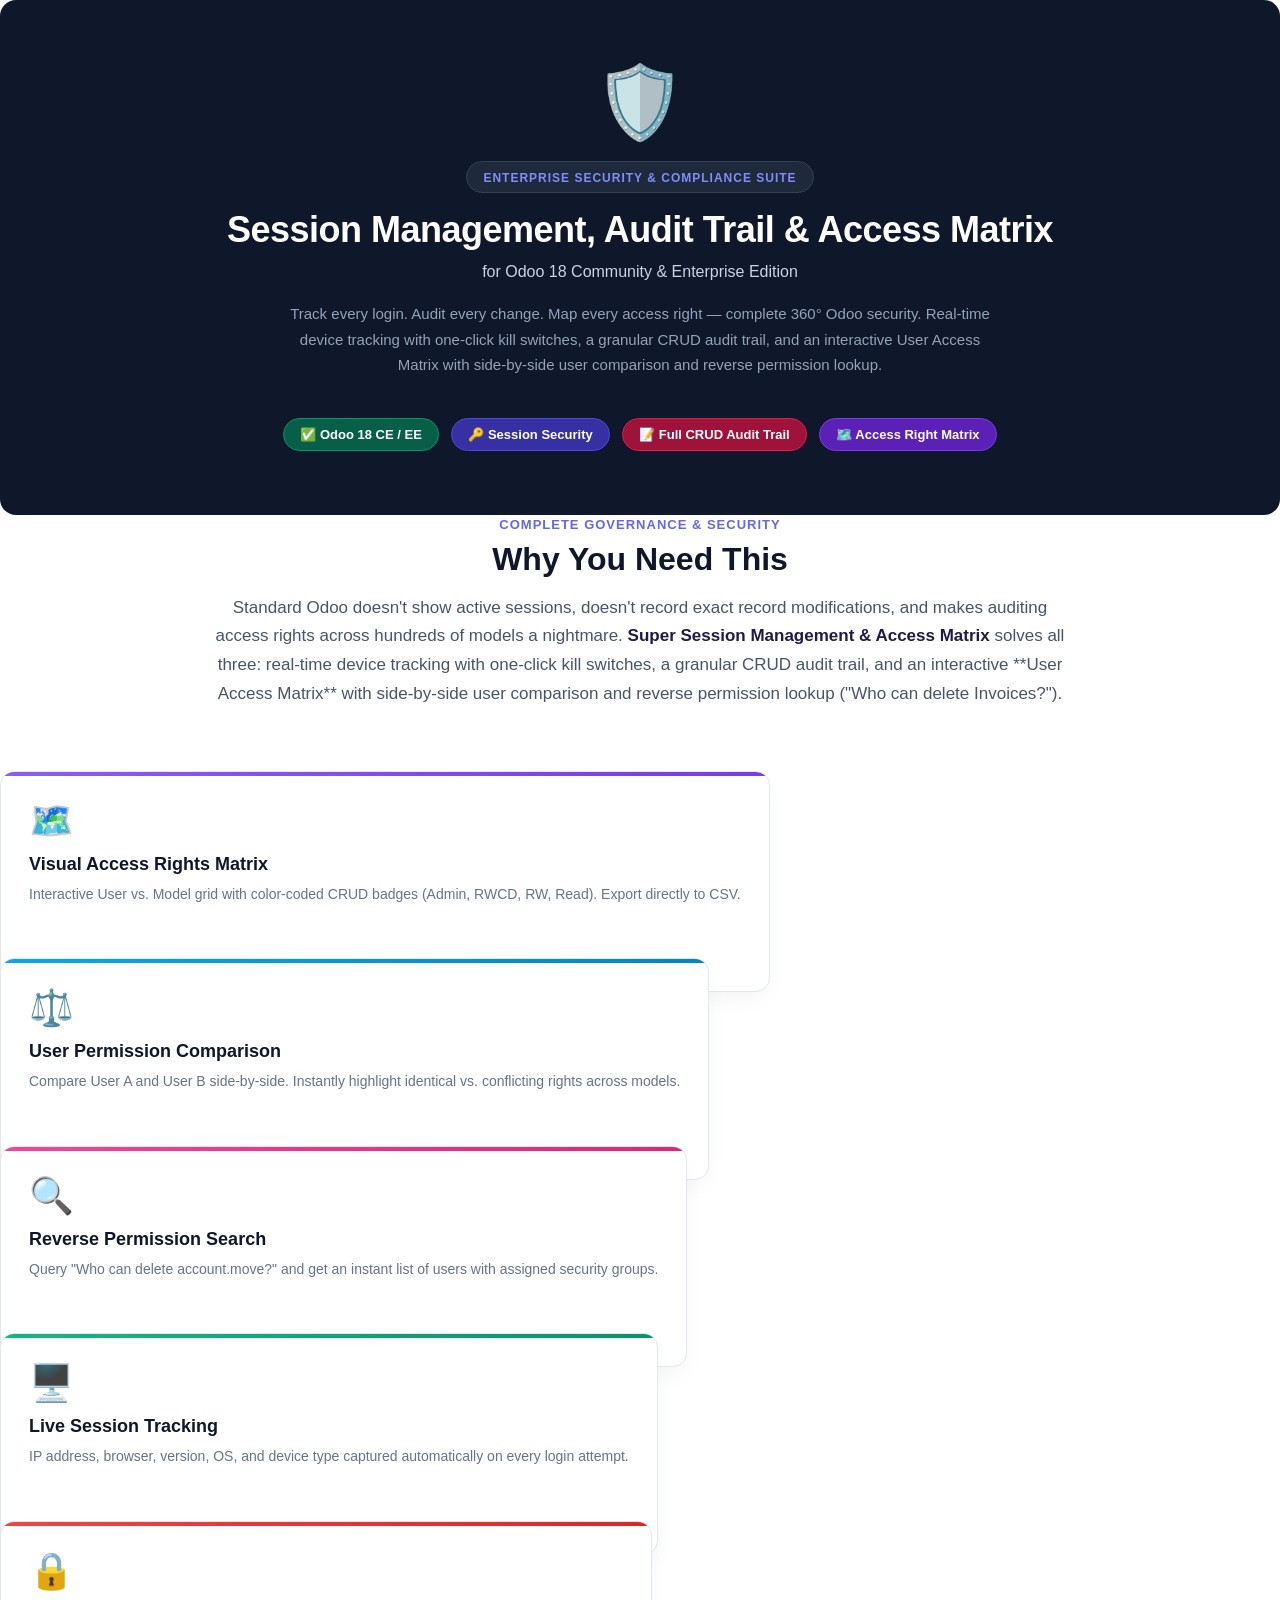
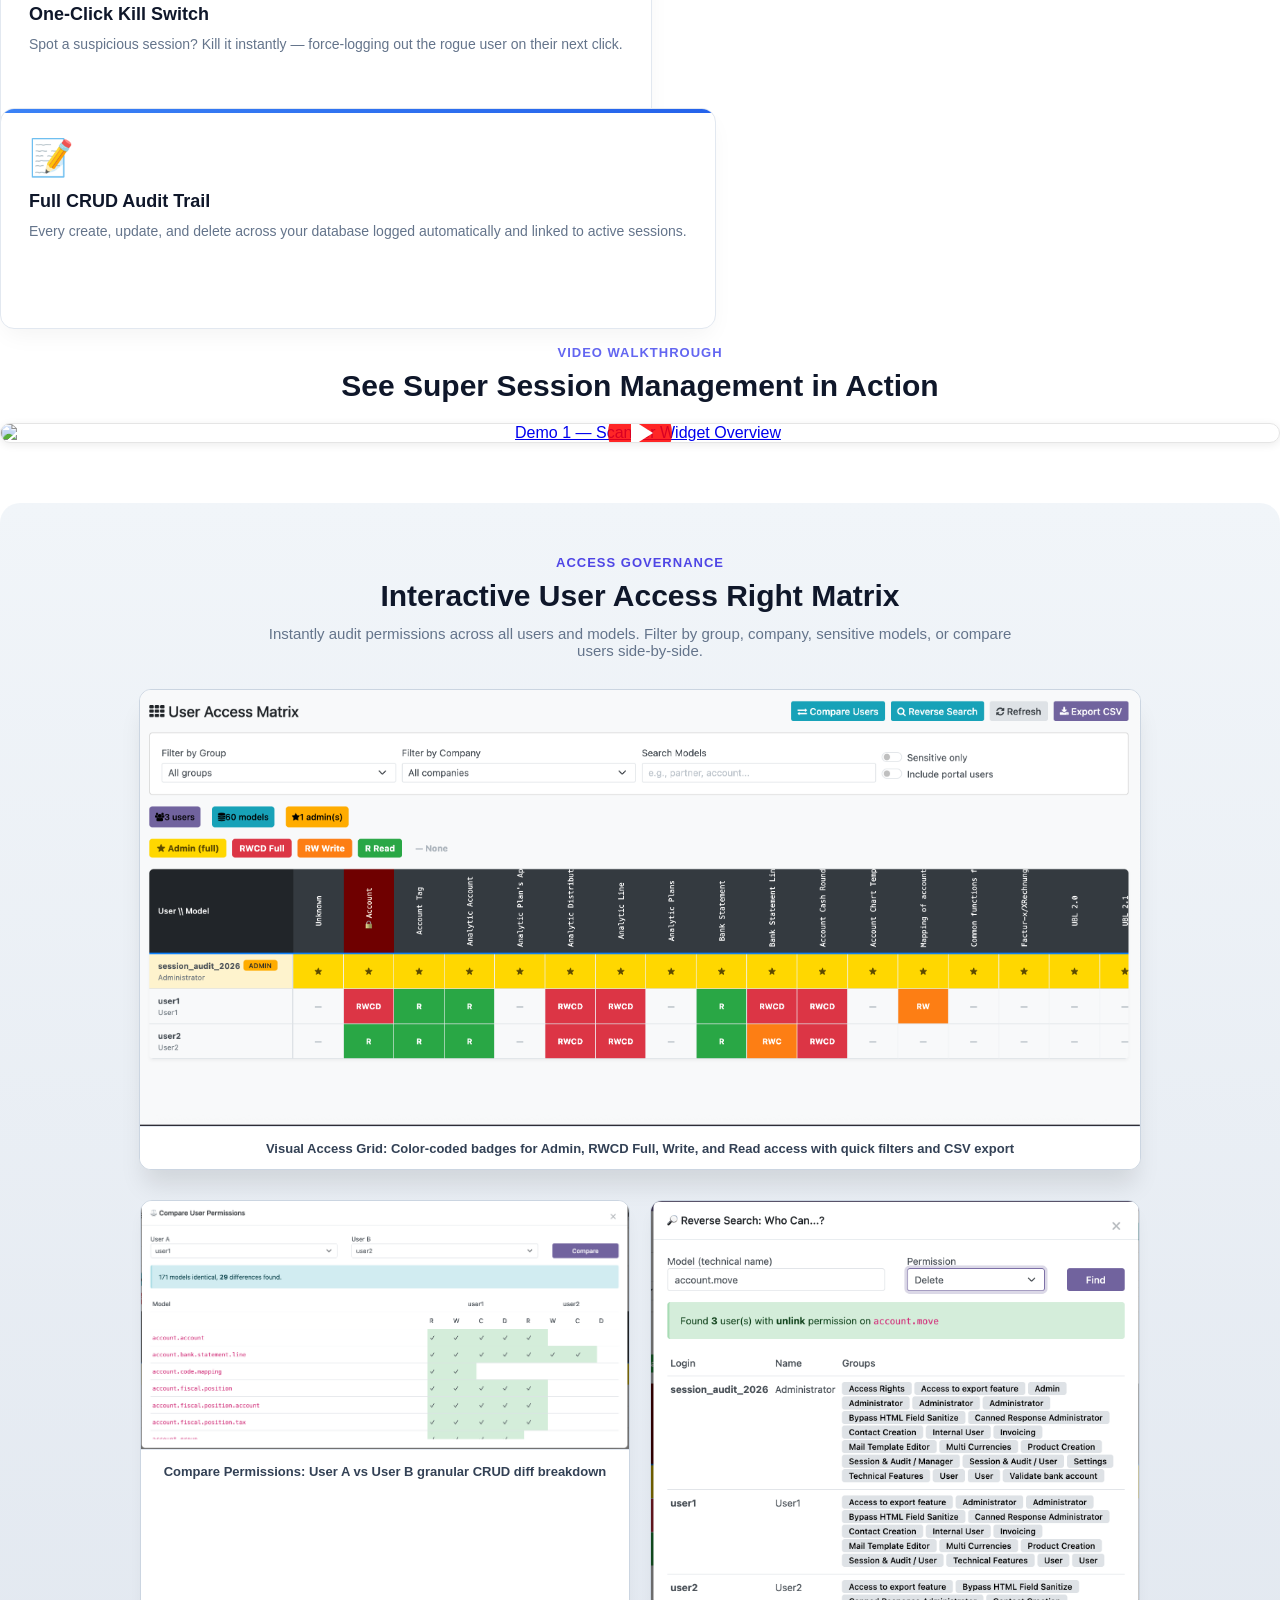
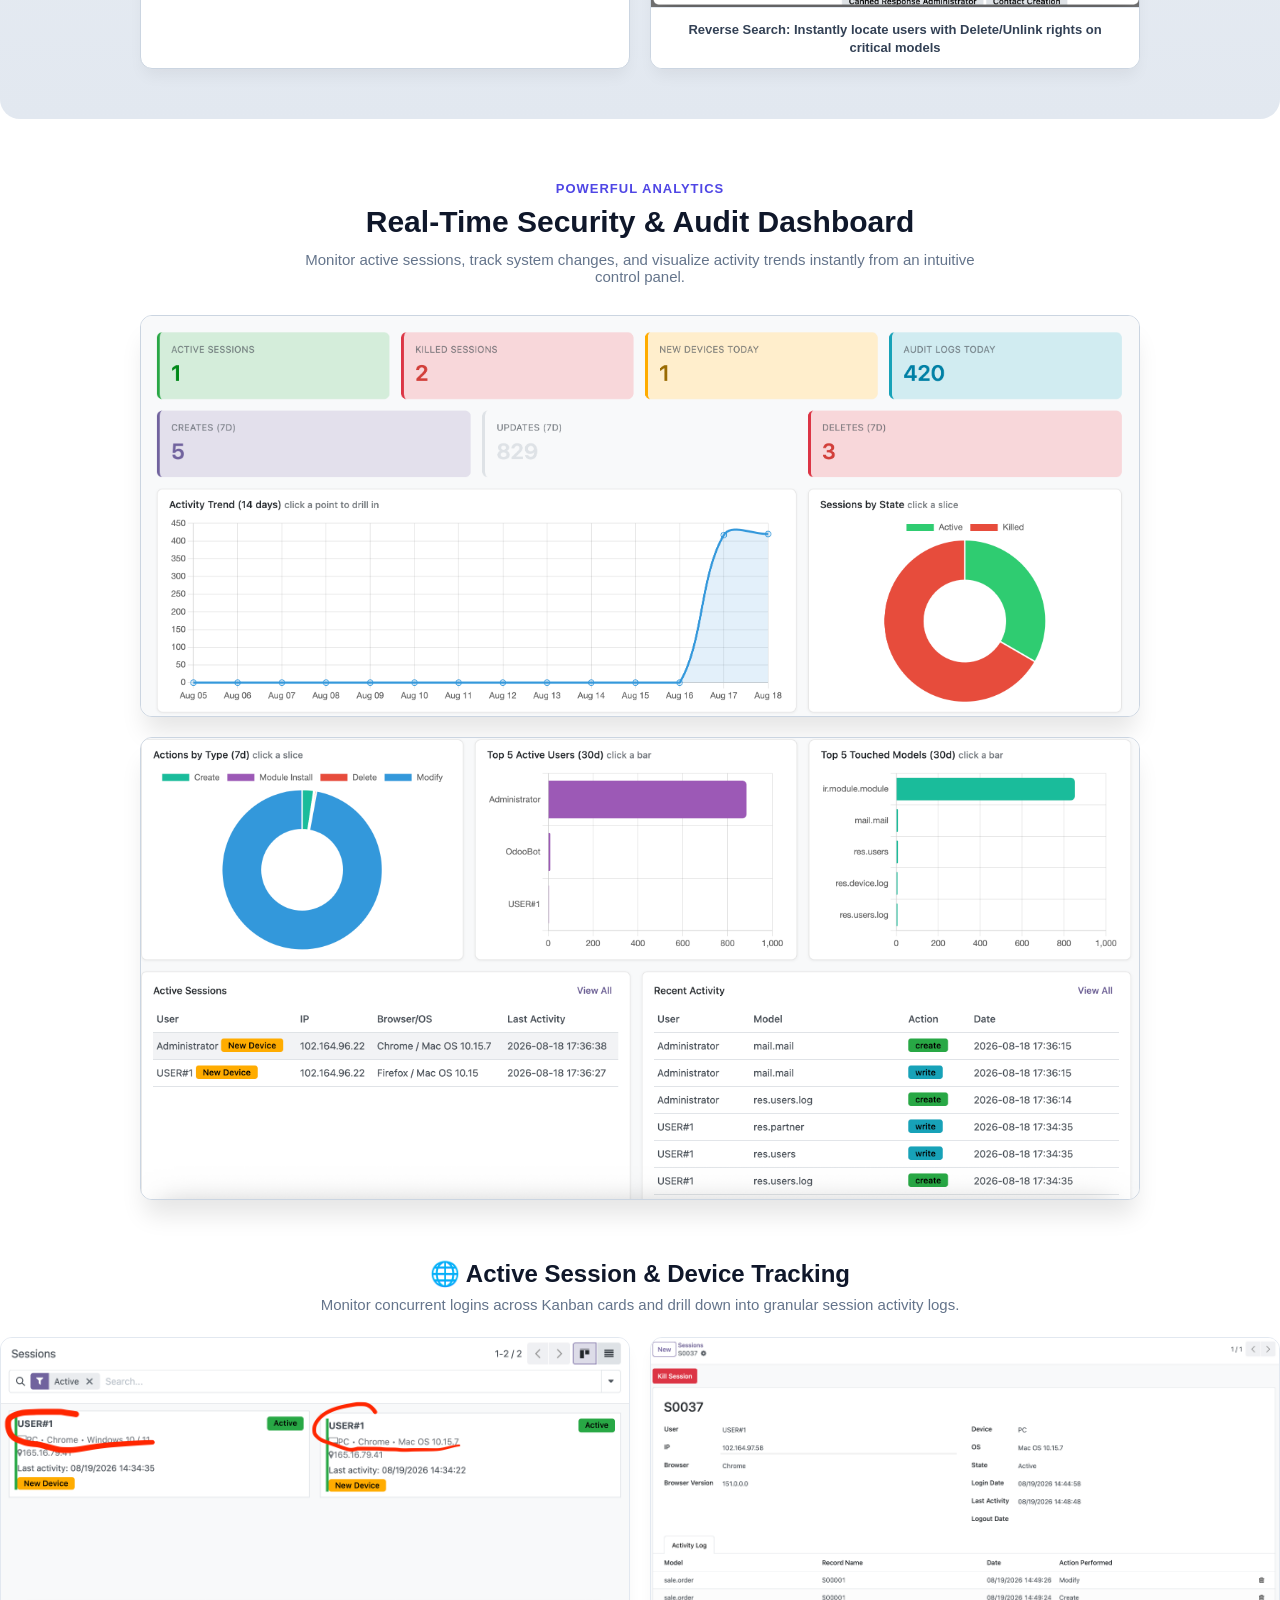
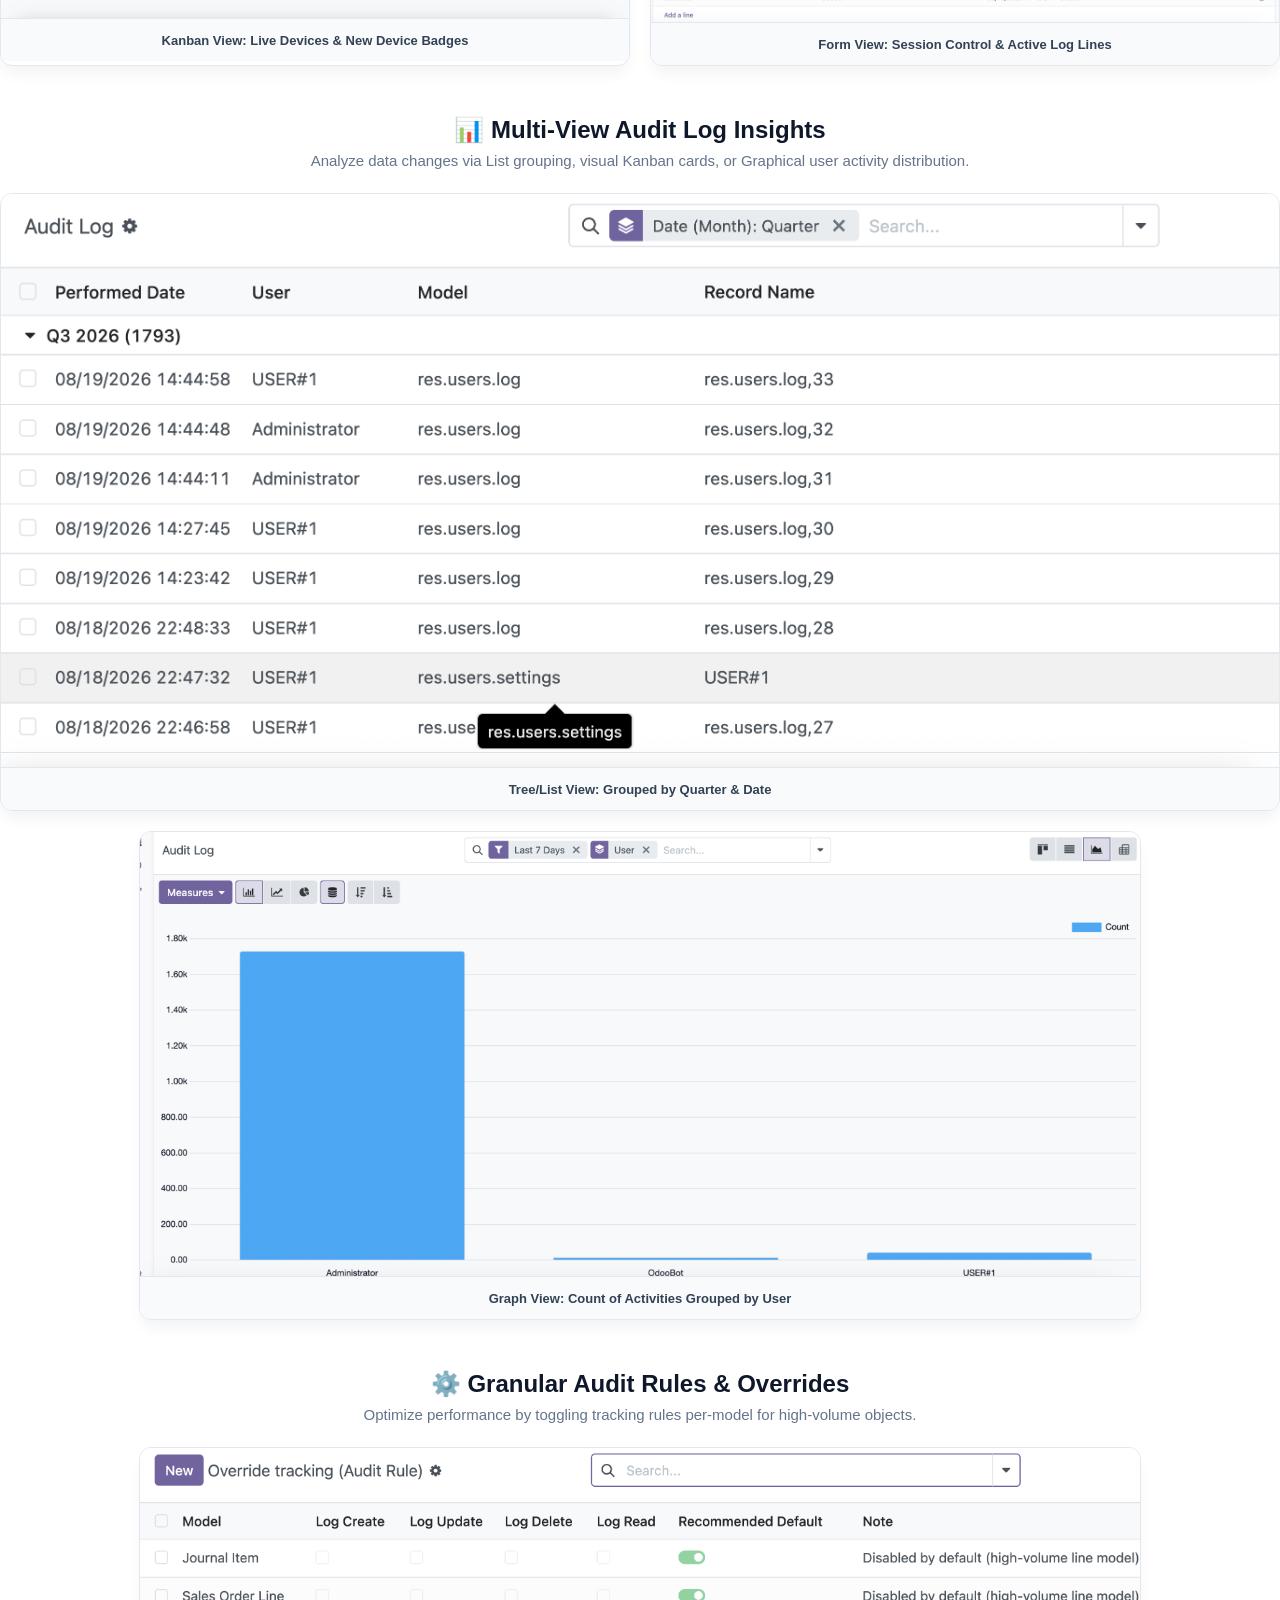
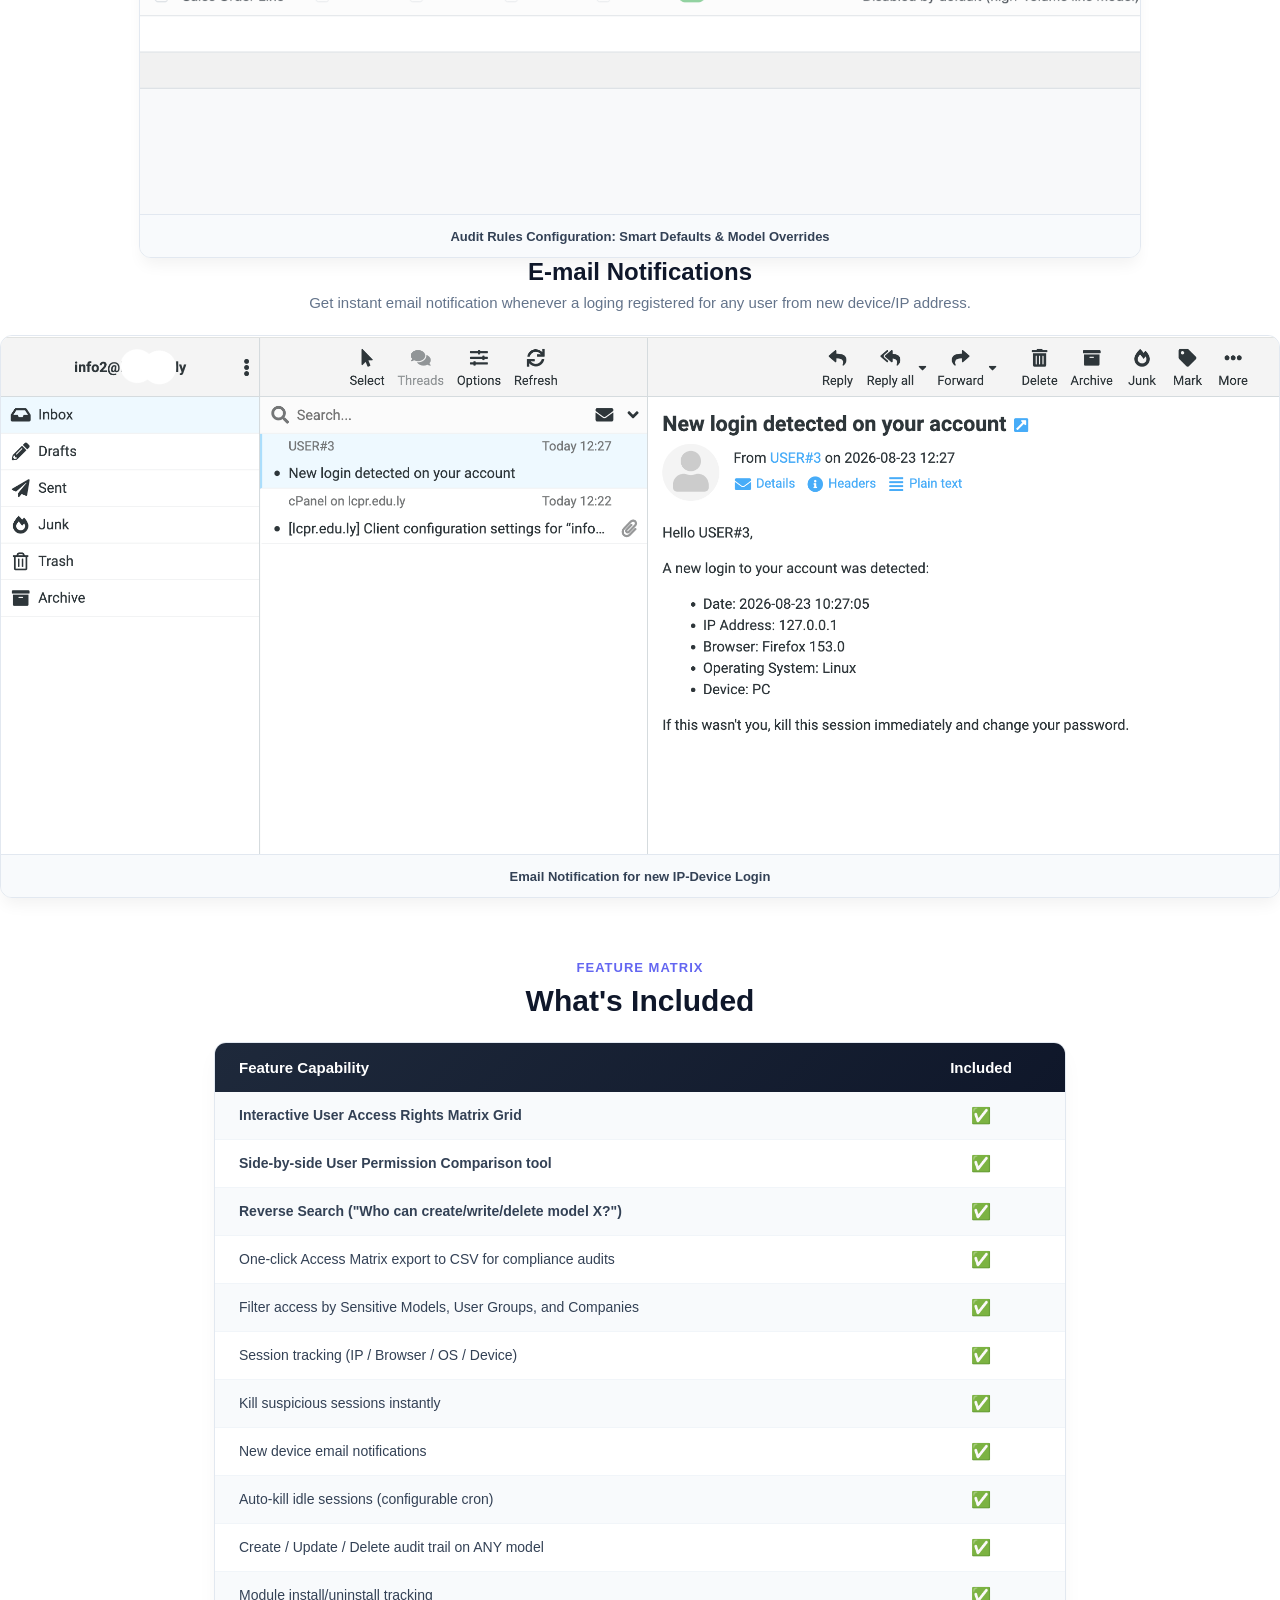
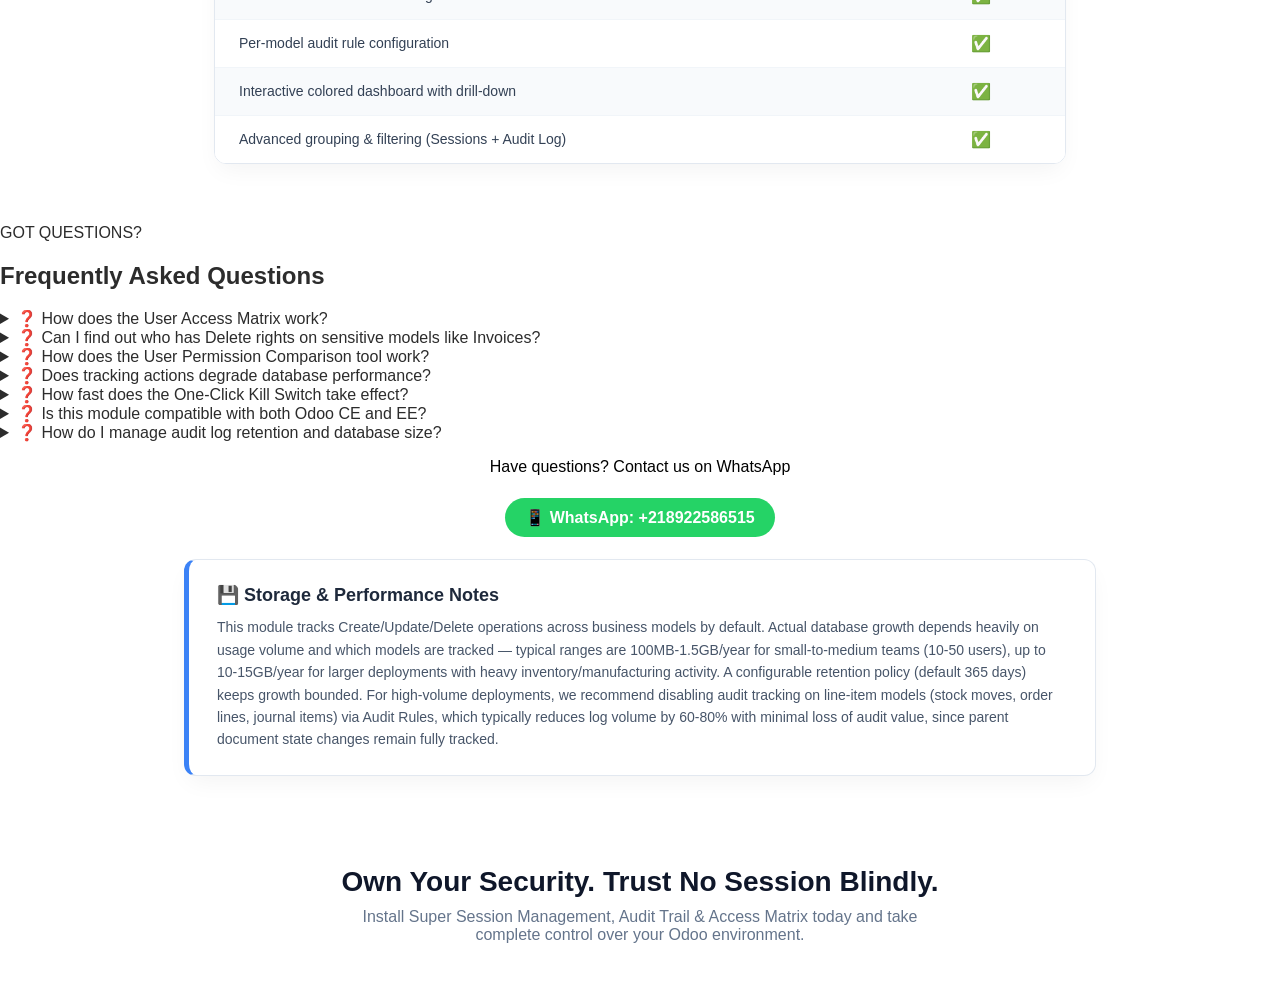
==== commit e689fede: "change youtube link" ====
--- a/security_sentinel_360/static/description/index.html
+++ b/security_sentinel_360/static/description/index.html
@@ -24,7 +24,7 @@
     </h1>
 
     <p style="margin:0 0 20px 0; font-size:16px; color:#cbd5e1;">
-        for Odoo 15 Community &amp; Enterprise Edition
+        for Odoo 18 Community &amp; Enterprise Edition
     </p>
 
     <p style="margin:0 auto 36px auto; font-size:15px; line-height:1.7; max-width:720px; color:#94a3b8;">
@@ -34,7 +34,7 @@
     <!-- Badge Row — inline-block spans, no flex, no rgba, no gradients -->
     <div style="text-align:center;">
         <span style="display:inline-block; background-color:#065f46; border:1px solid #059669; border-radius:20px; padding:8px 16px; font-size:13px; color:#ffffff; margin:4px; font-weight:600;">
-            ✅ Odoo 15 CE / EE
+            ✅ Odoo 18 CE / EE
         </span>
         <span style="display:inline-block; background-color:#3730a3; border:1px solid #4f46e5; border-radius:20px; padding:8px 16px; font-size:13px; color:#ffffff; margin:4px; font-weight:600;">
             🔑 Session Security
@@ -143,10 +143,10 @@
         <div style="flex:1;min-width:280px;border:1px solid #e5e5e5;
                     border-radius:12px;overflow:hidden;
                     box-shadow:0 2px 8px rgba(0,0,0,0.08);">
-            <a href="https://youtu.be/01NXkyhmXQs"
+            <a href="https://youtu.be/PtNaCKbiB6o"
                target="_blank"
                style="display:block;position:relative;">
-                <img src="https://img.youtube.com/vi/01NXkyhmXQs/maxresdefault.jpg"
+                <img src="https://img.youtube.com/vi/PtNaCKbiB6o/maxresdefault.jpg"
                      alt="Demo 1 — Scanner Widget Overview"
                      style="width:100%;display:block;"/>
                 <!-- Play button overlay -->
@@ -457,7 +457,7 @@
 
         <details class="faq-item">
             <summary>❓ Is this module compatible with both Odoo CE and EE?</summary>
-            <p>Yes, Super Session Management & Audit Trail is fully compatible with both Odoo 15 Community Edition (CE)
+            <p>Yes, Super Session Management & Audit Trail is fully compatible with both Odoo 18 Community Edition (CE)
                 and Enterprise Edition (EE).</p>
         </details>
 
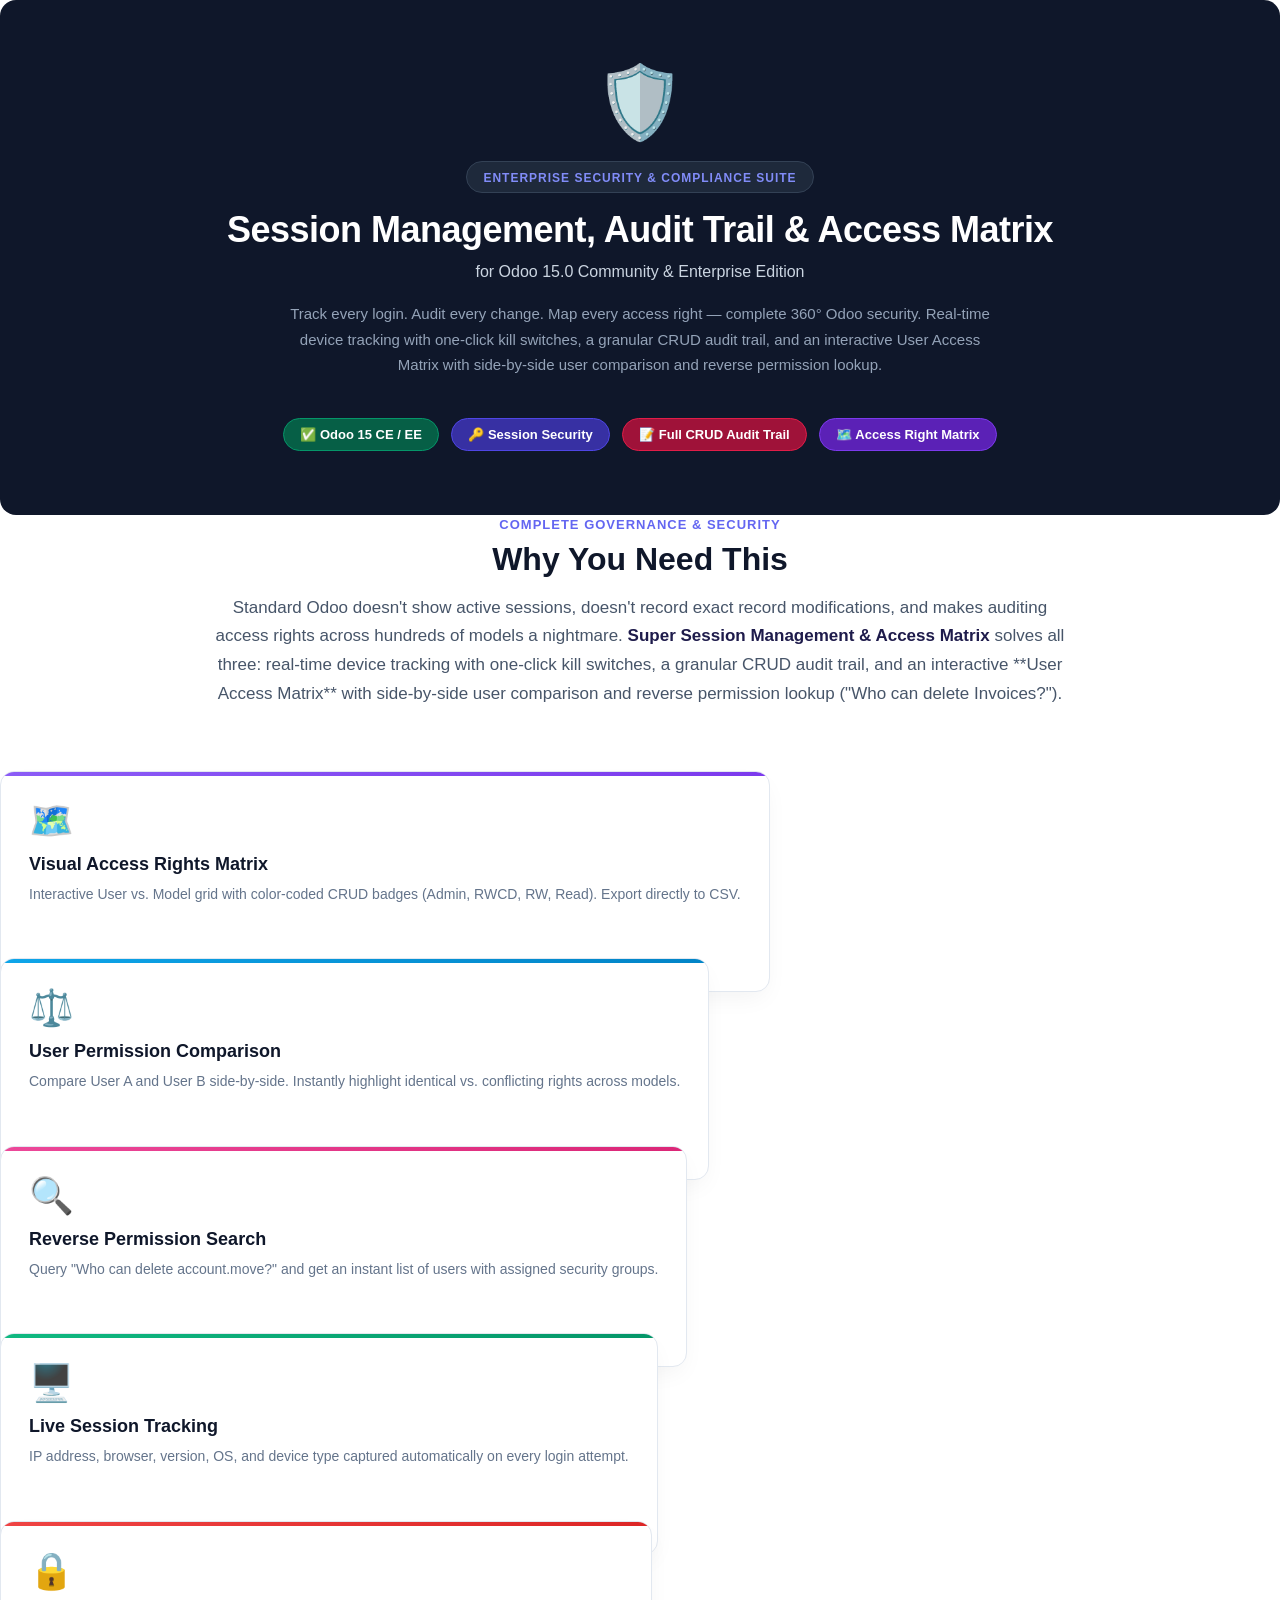
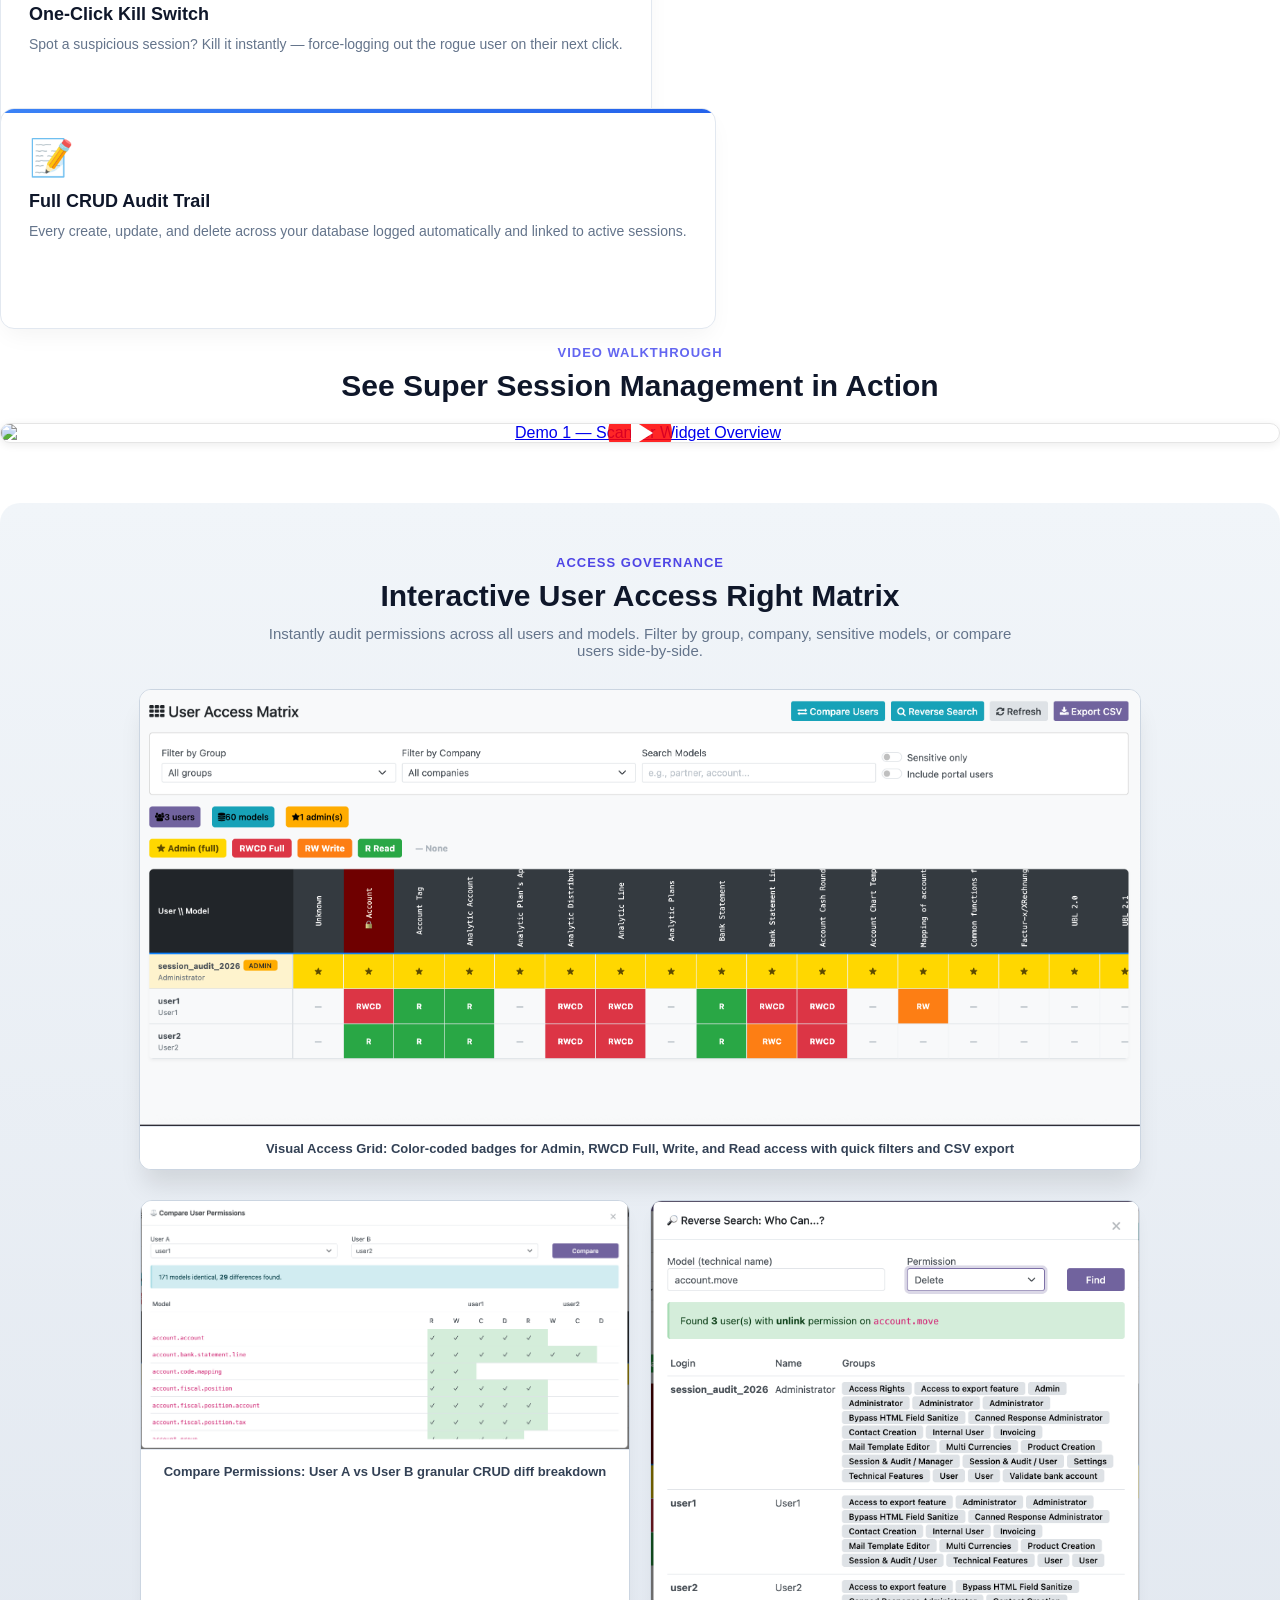
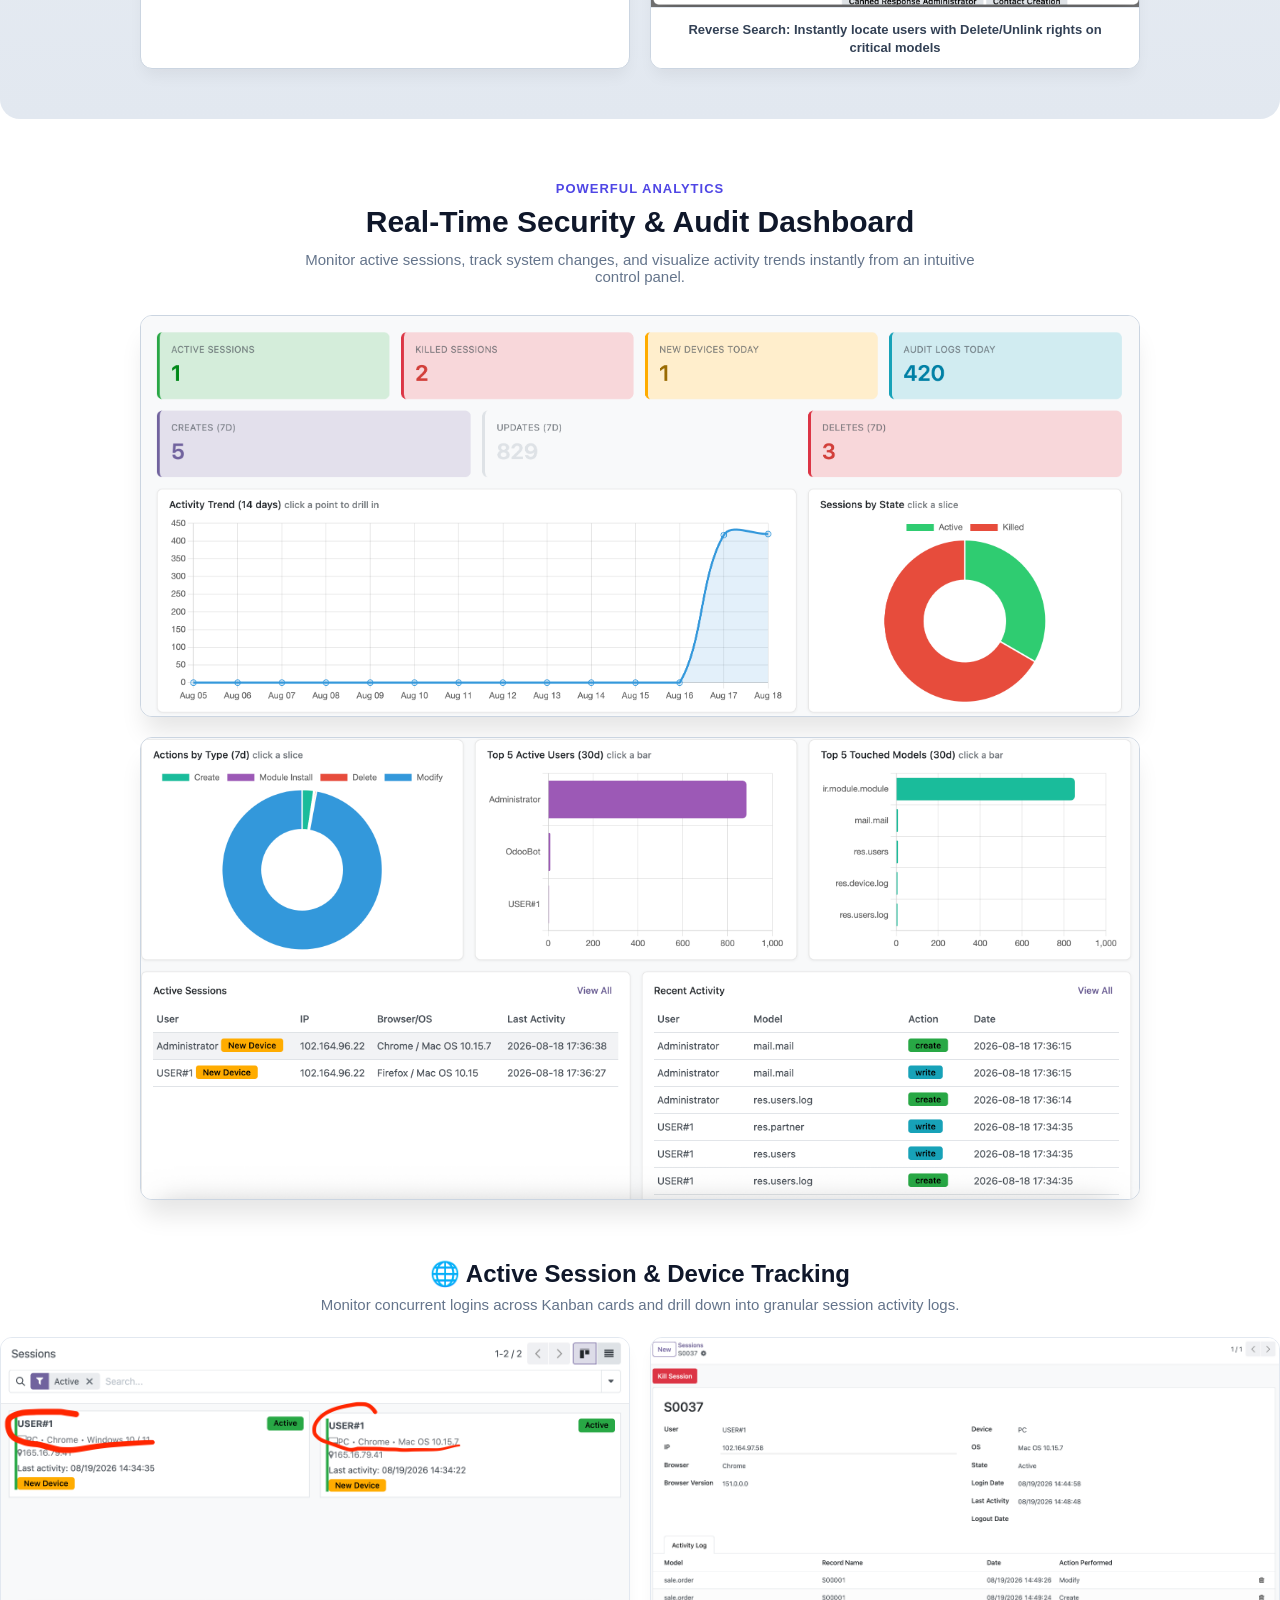
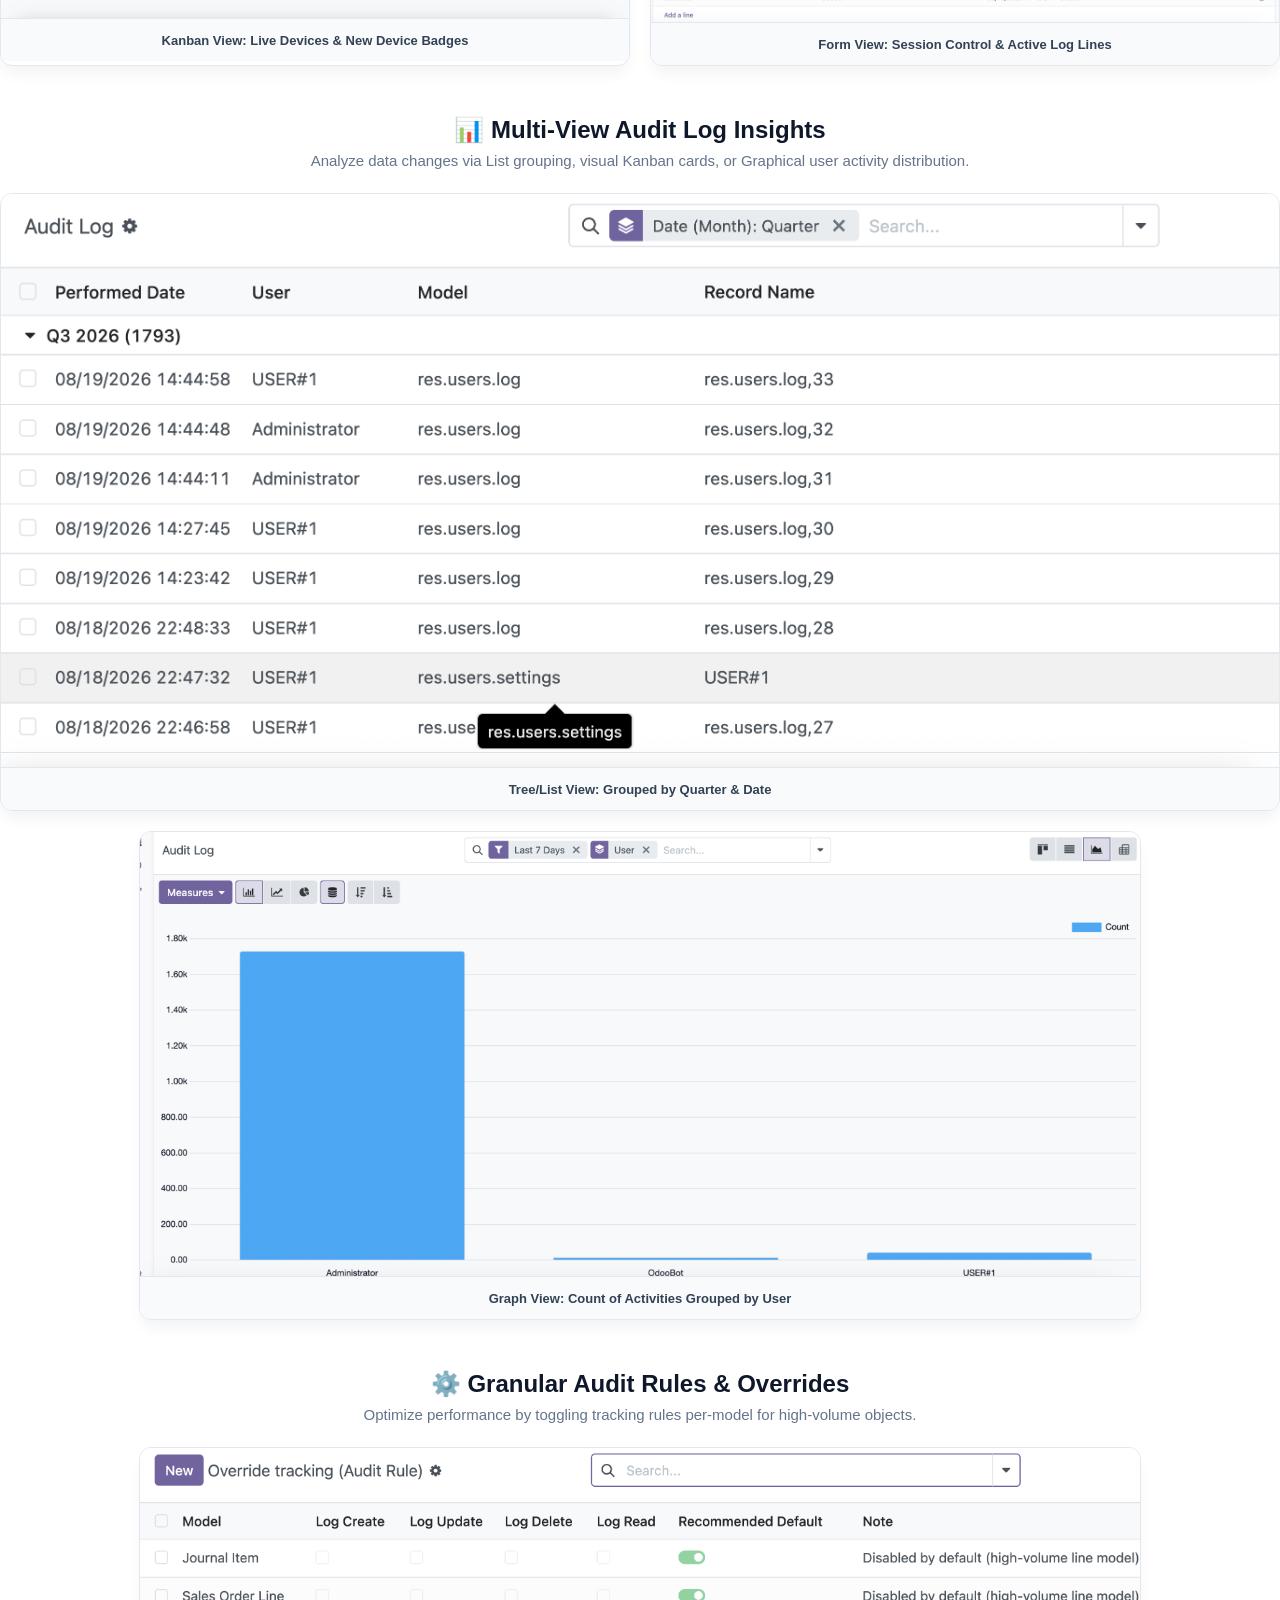
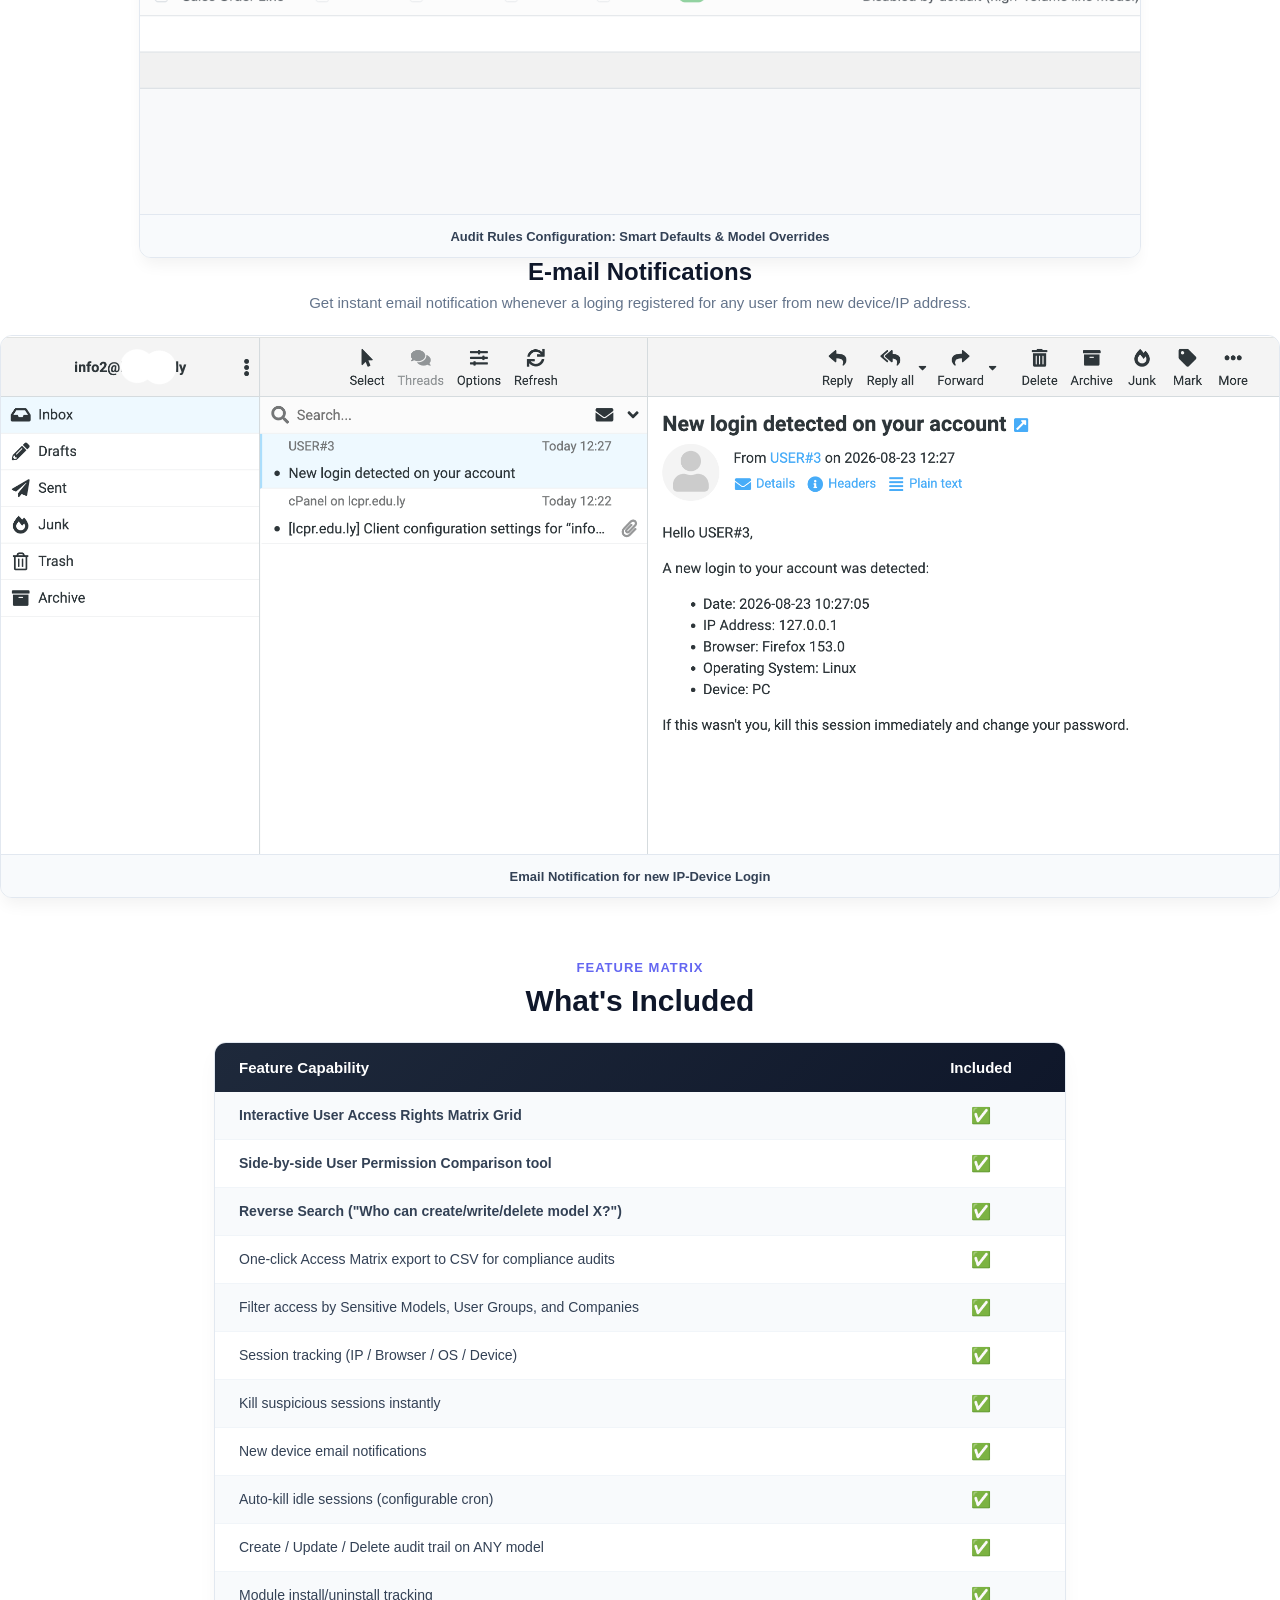
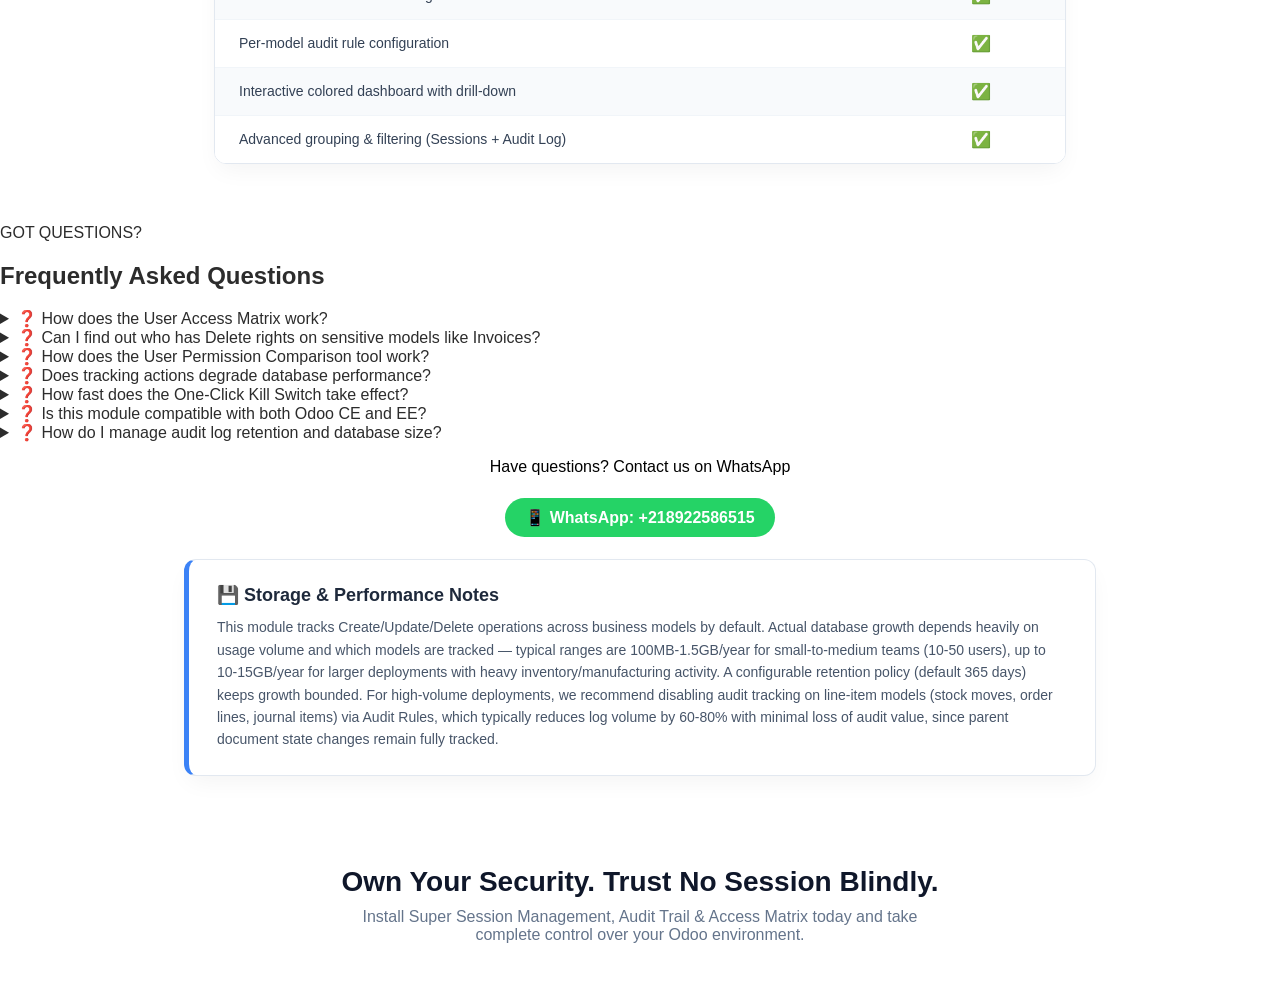
==== commit e66d7c8c: "change youtube link" ====
--- a/security_sentinel_360/static/description/index.html
+++ b/security_sentinel_360/static/description/index.html
@@ -24,7 +24,7 @@
     </h1>
 
     <p style="margin:0 0 20px 0; font-size:16px; color:#cbd5e1;">
-        for Odoo 18 Community &amp; Enterprise Edition
+        for Odoo 15.0 Community &amp; Enterprise Edition
     </p>
 
     <p style="margin:0 auto 36px auto; font-size:15px; line-height:1.7; max-width:720px; color:#94a3b8;">
@@ -34,7 +34,7 @@
     <!-- Badge Row — inline-block spans, no flex, no rgba, no gradients -->
     <div style="text-align:center;">
         <span style="display:inline-block; background-color:#065f46; border:1px solid #059669; border-radius:20px; padding:8px 16px; font-size:13px; color:#ffffff; margin:4px; font-weight:600;">
-            ✅ Odoo 18 CE / EE
+            ✅ Odoo 15 CE / EE
         </span>
         <span style="display:inline-block; background-color:#3730a3; border:1px solid #4f46e5; border-radius:20px; padding:8px 16px; font-size:13px; color:#ffffff; margin:4px; font-weight:600;">
             🔑 Session Security
@@ -457,7 +457,7 @@
 
         <details class="faq-item">
             <summary>❓ Is this module compatible with both Odoo CE and EE?</summary>
-            <p>Yes, Super Session Management & Audit Trail is fully compatible with both Odoo 18 Community Edition (CE)
+            <p>Yes, Super Session Management & Audit Trail is fully compatible with both Odoo 15 Community Edition (CE)
                 and Enterprise Edition (EE).</p>
         </details>
 
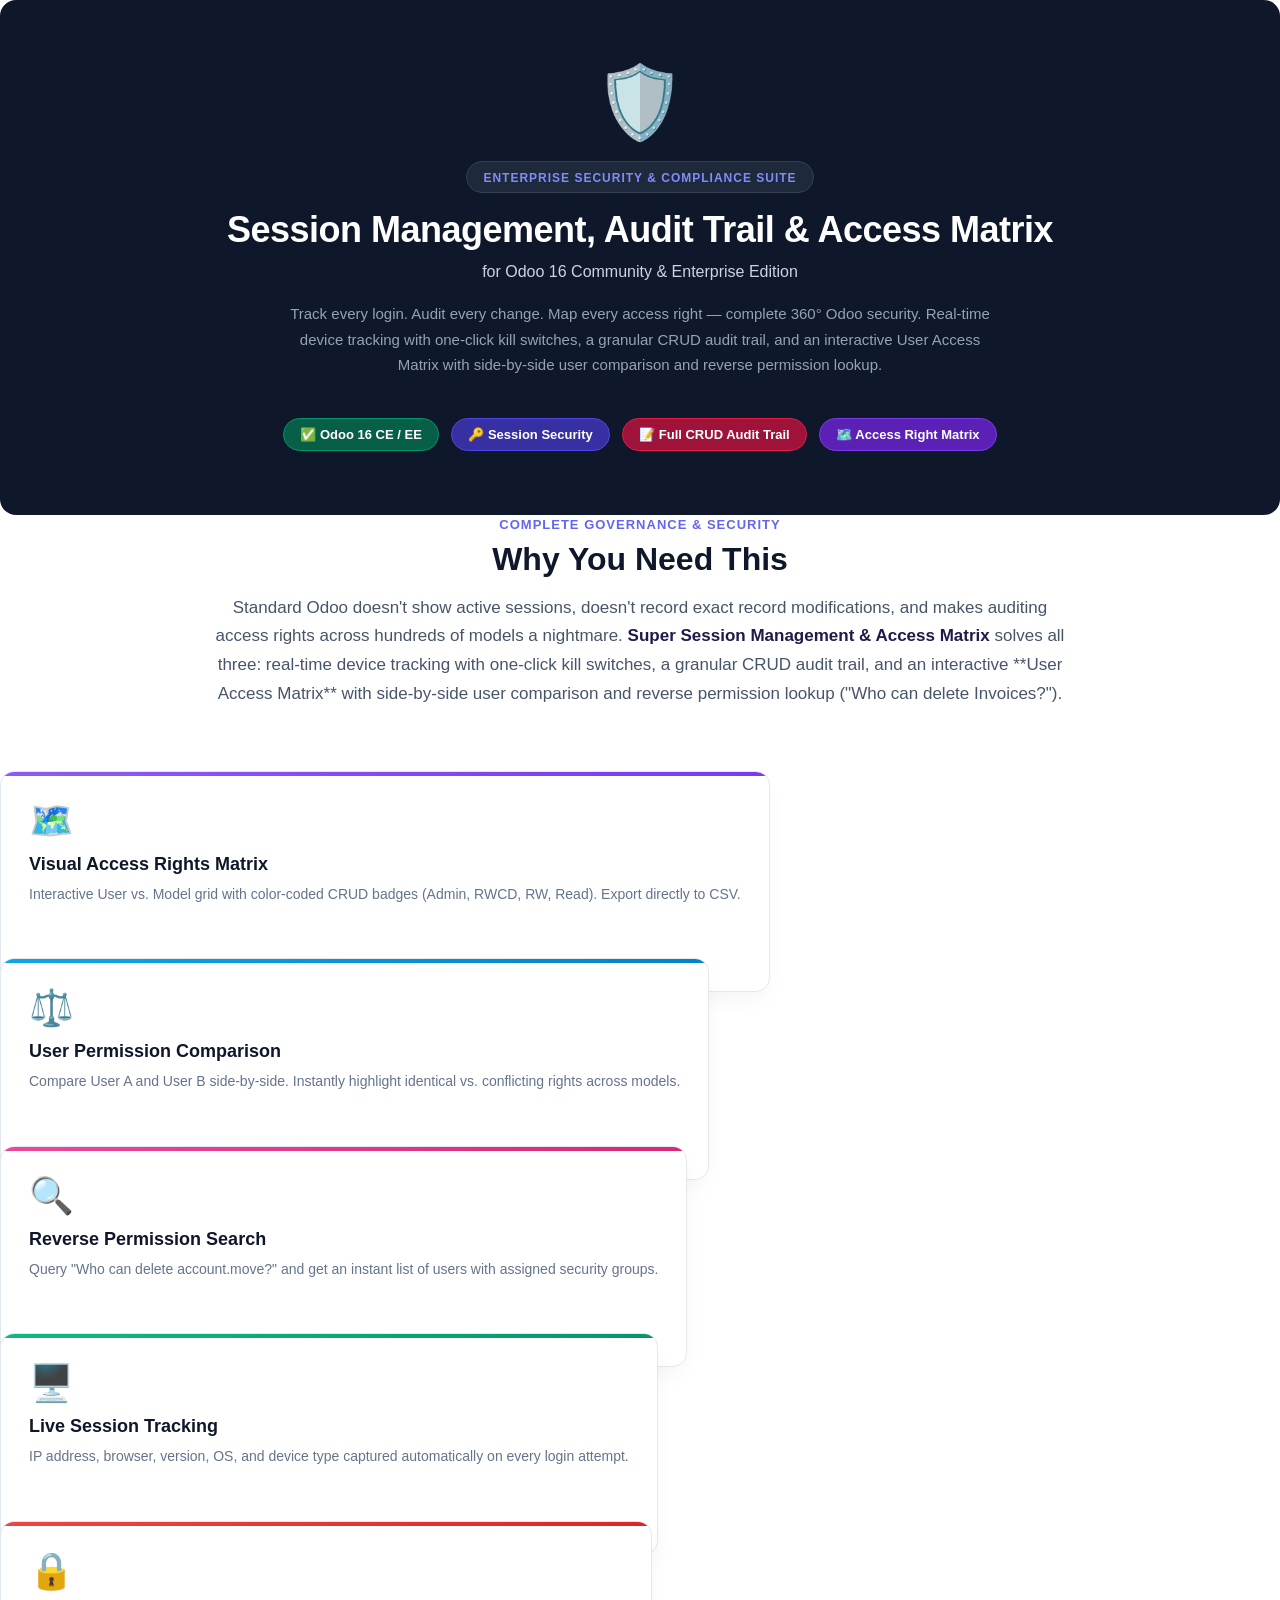
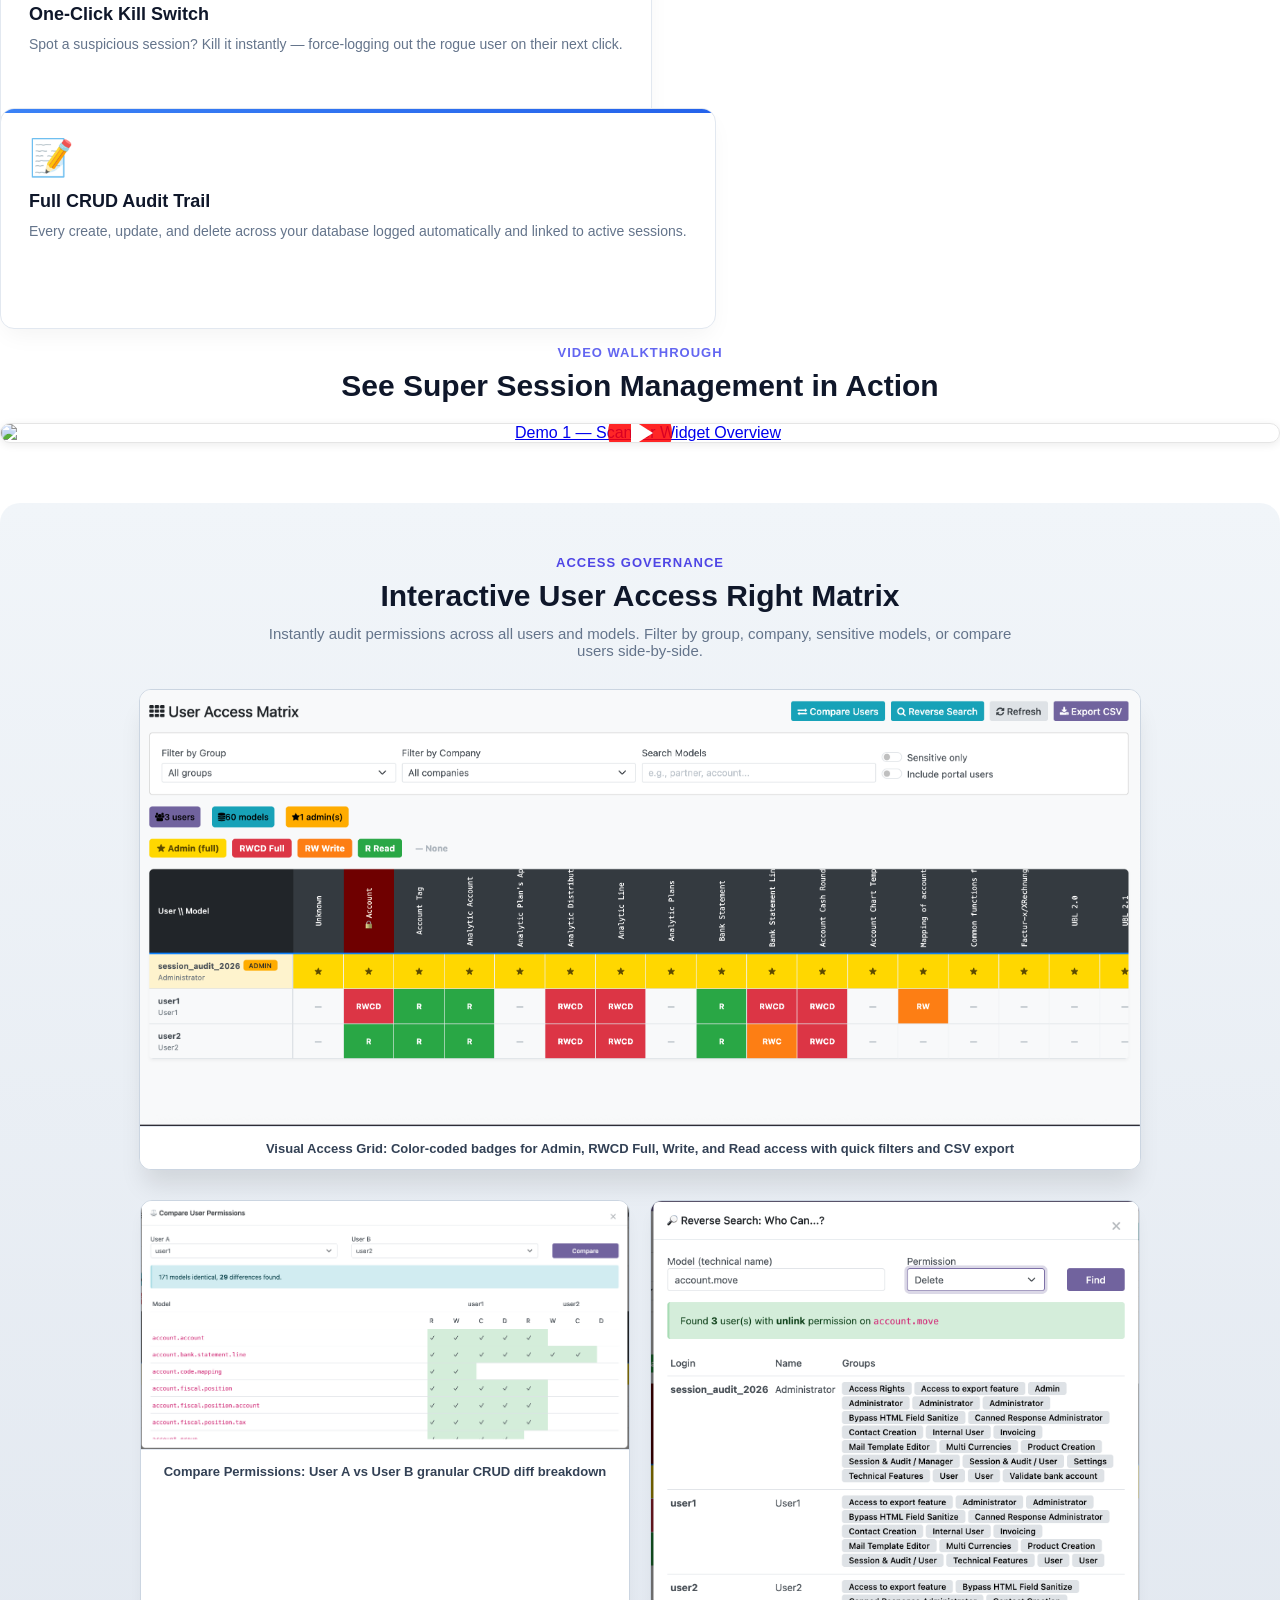
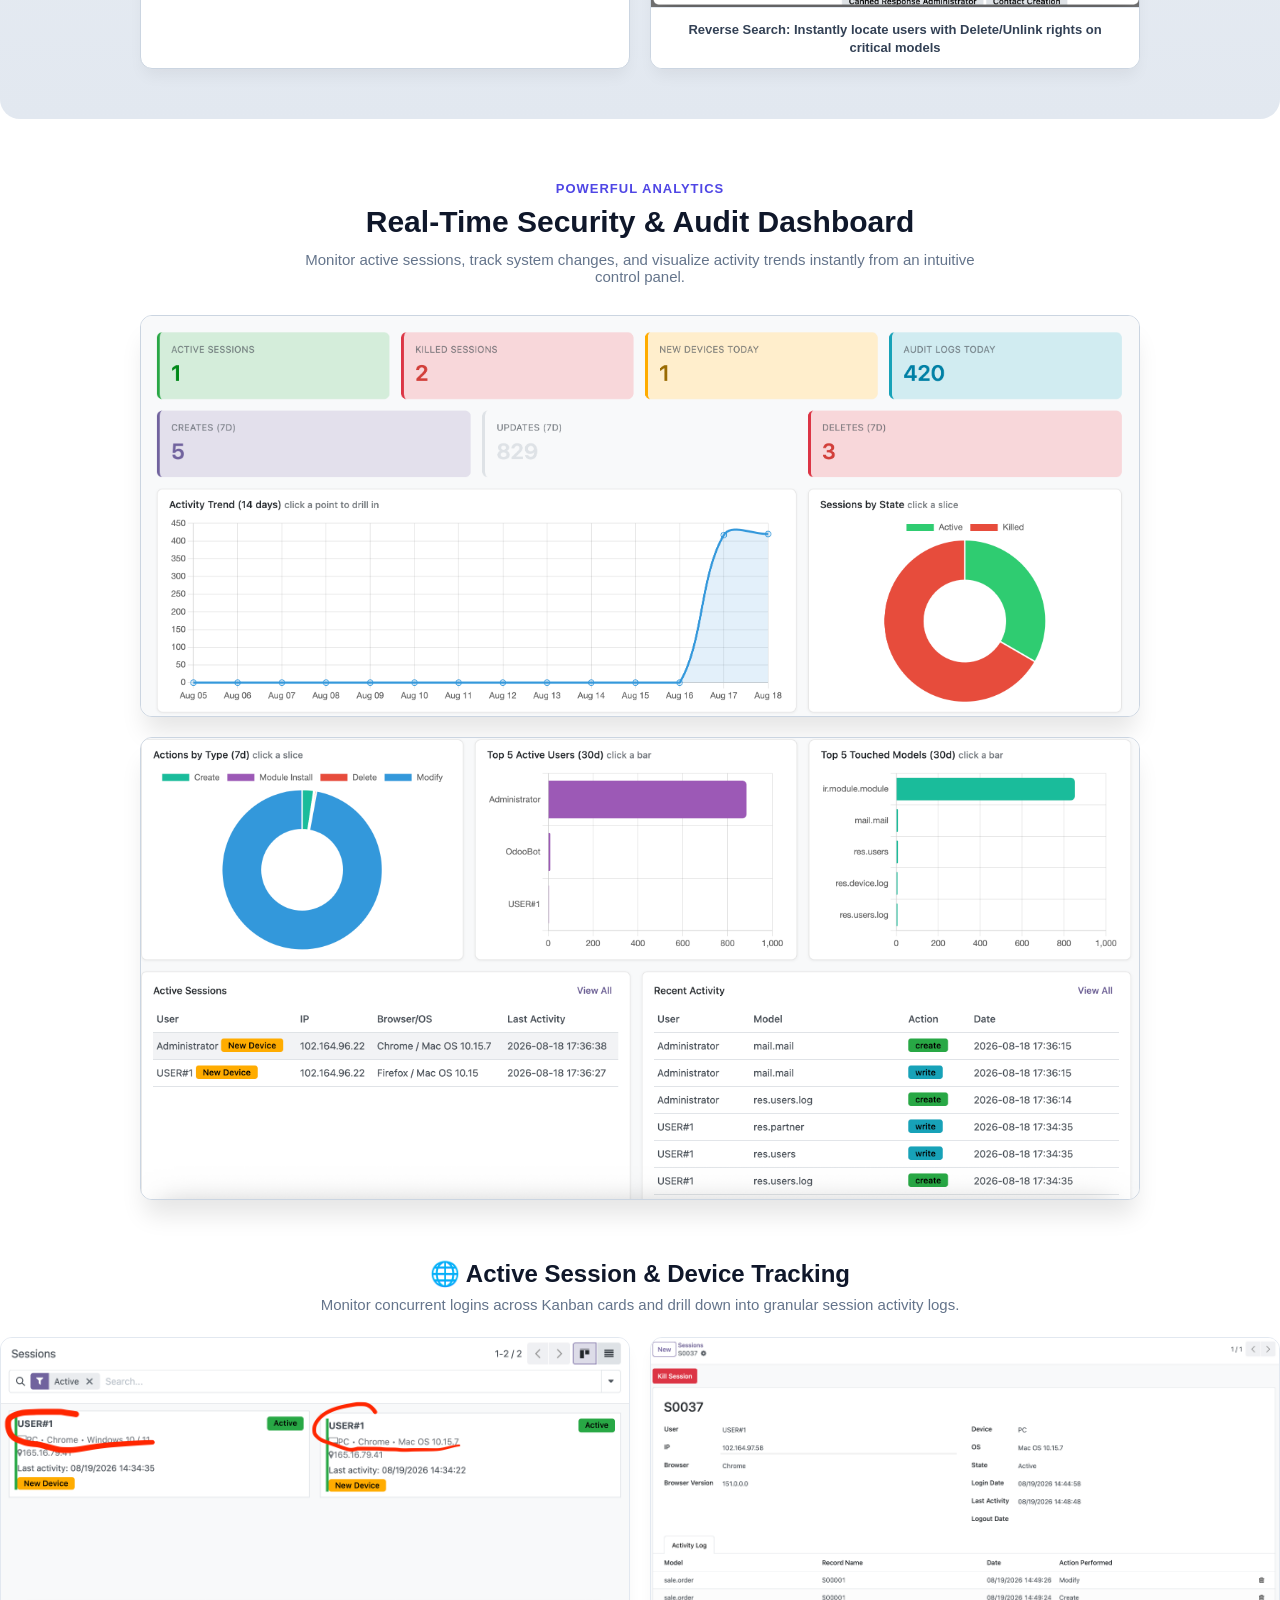
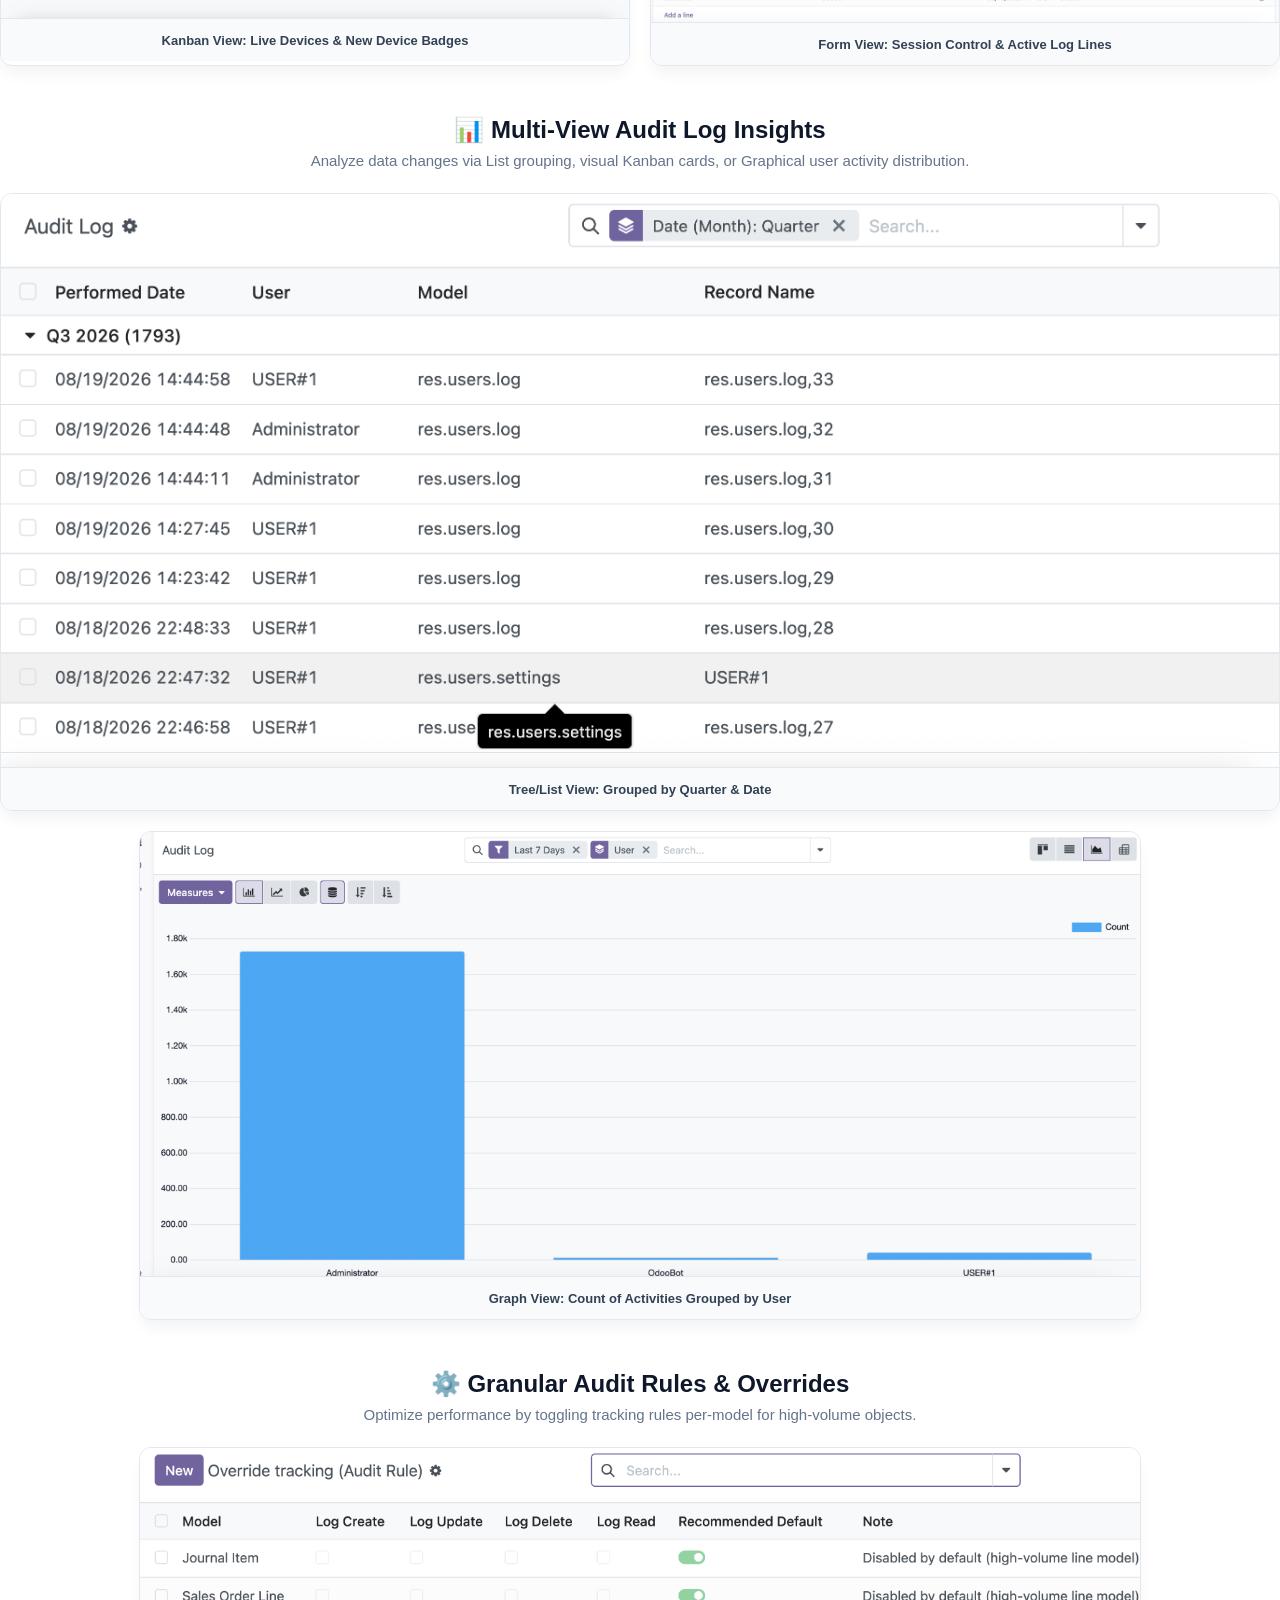
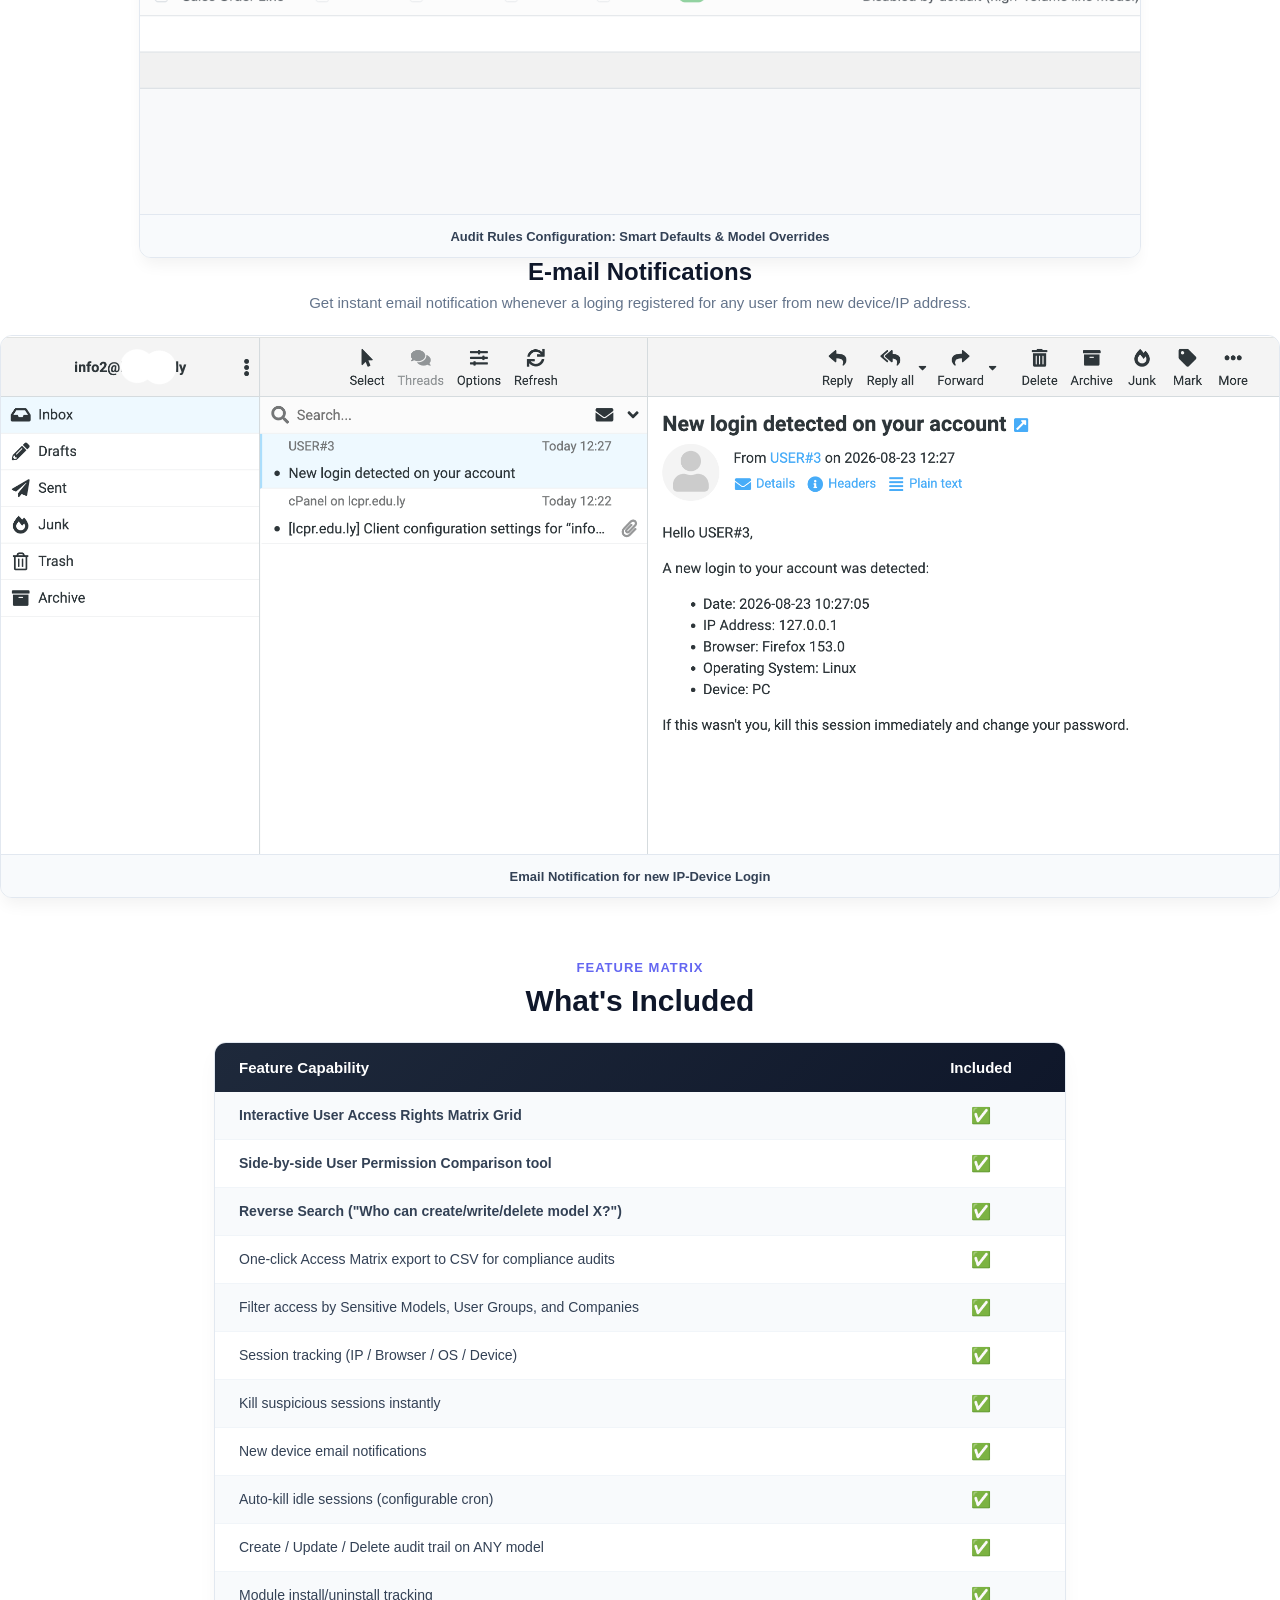
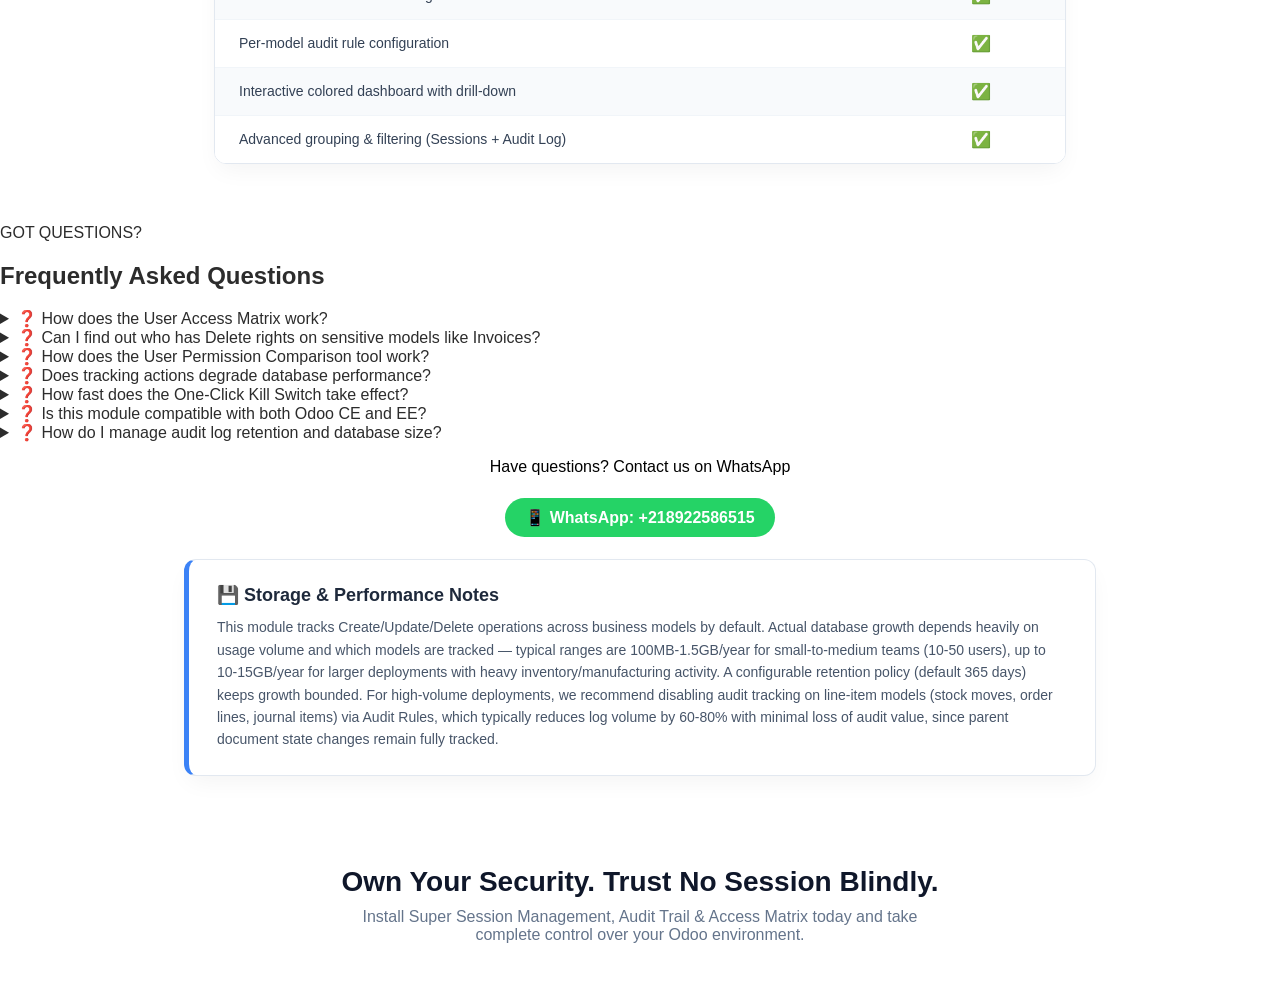
==== commit 7804cc04: "change youtube link" ====
--- a/security_sentinel_360/static/description/index.html
+++ b/security_sentinel_360/static/description/index.html
@@ -24,7 +24,7 @@
     </h1>
 
     <p style="margin:0 0 20px 0; font-size:16px; color:#cbd5e1;">
-        for Odoo 15.0 Community &amp; Enterprise Edition
+        for Odoo 16 Community &amp; Enterprise Edition
     </p>
 
     <p style="margin:0 auto 36px auto; font-size:15px; line-height:1.7; max-width:720px; color:#94a3b8;">
@@ -34,7 +34,7 @@
     <!-- Badge Row — inline-block spans, no flex, no rgba, no gradients -->
     <div style="text-align:center;">
         <span style="display:inline-block; background-color:#065f46; border:1px solid #059669; border-radius:20px; padding:8px 16px; font-size:13px; color:#ffffff; margin:4px; font-weight:600;">
-            ✅ Odoo 15 CE / EE
+            ✅ Odoo 16 CE / EE
         </span>
         <span style="display:inline-block; background-color:#3730a3; border:1px solid #4f46e5; border-radius:20px; padding:8px 16px; font-size:13px; color:#ffffff; margin:4px; font-weight:600;">
             🔑 Session Security
@@ -457,7 +457,7 @@
 
         <details class="faq-item">
             <summary>❓ Is this module compatible with both Odoo CE and EE?</summary>
-            <p>Yes, Super Session Management & Audit Trail is fully compatible with both Odoo 15 Community Edition (CE)
+            <p>Yes, Super Session Management & Audit Trail is fully compatible with both Odoo 16 Community Edition (CE)
                 and Enterprise Edition (EE).</p>
         </details>
 
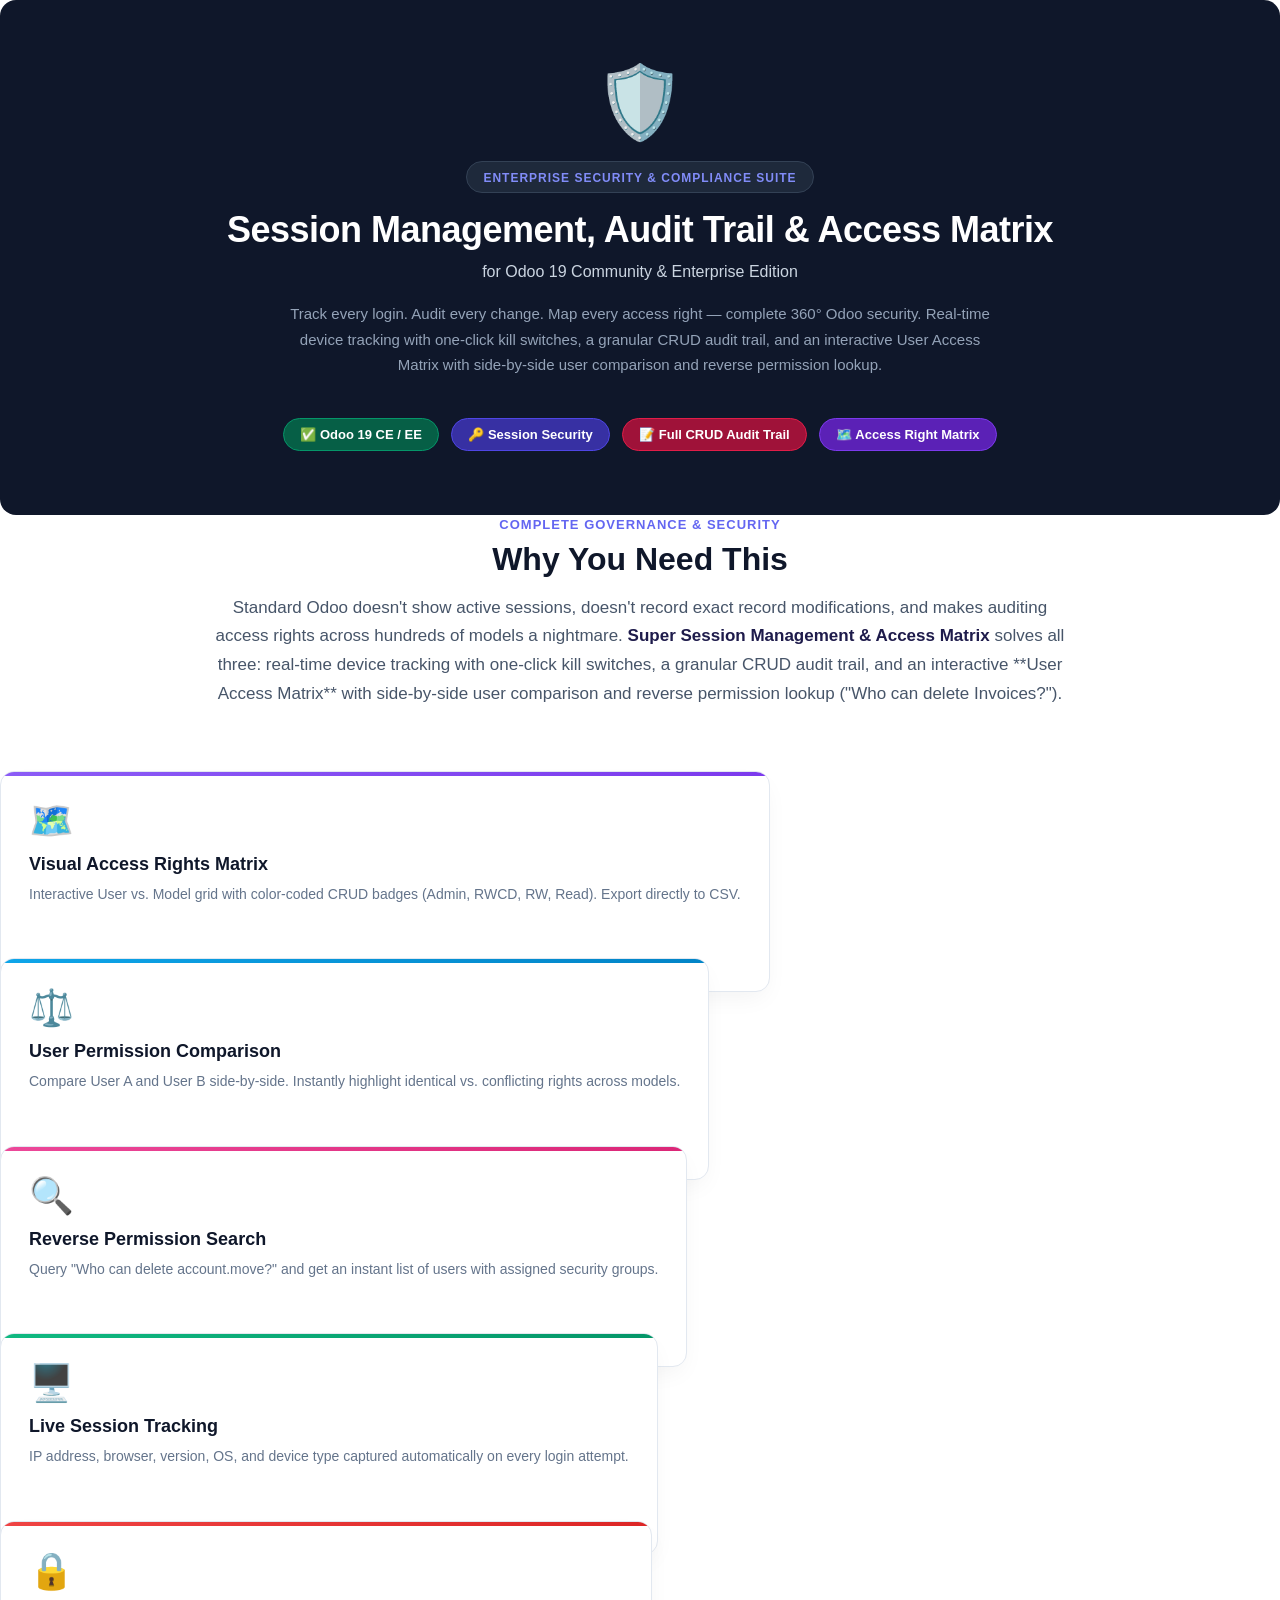
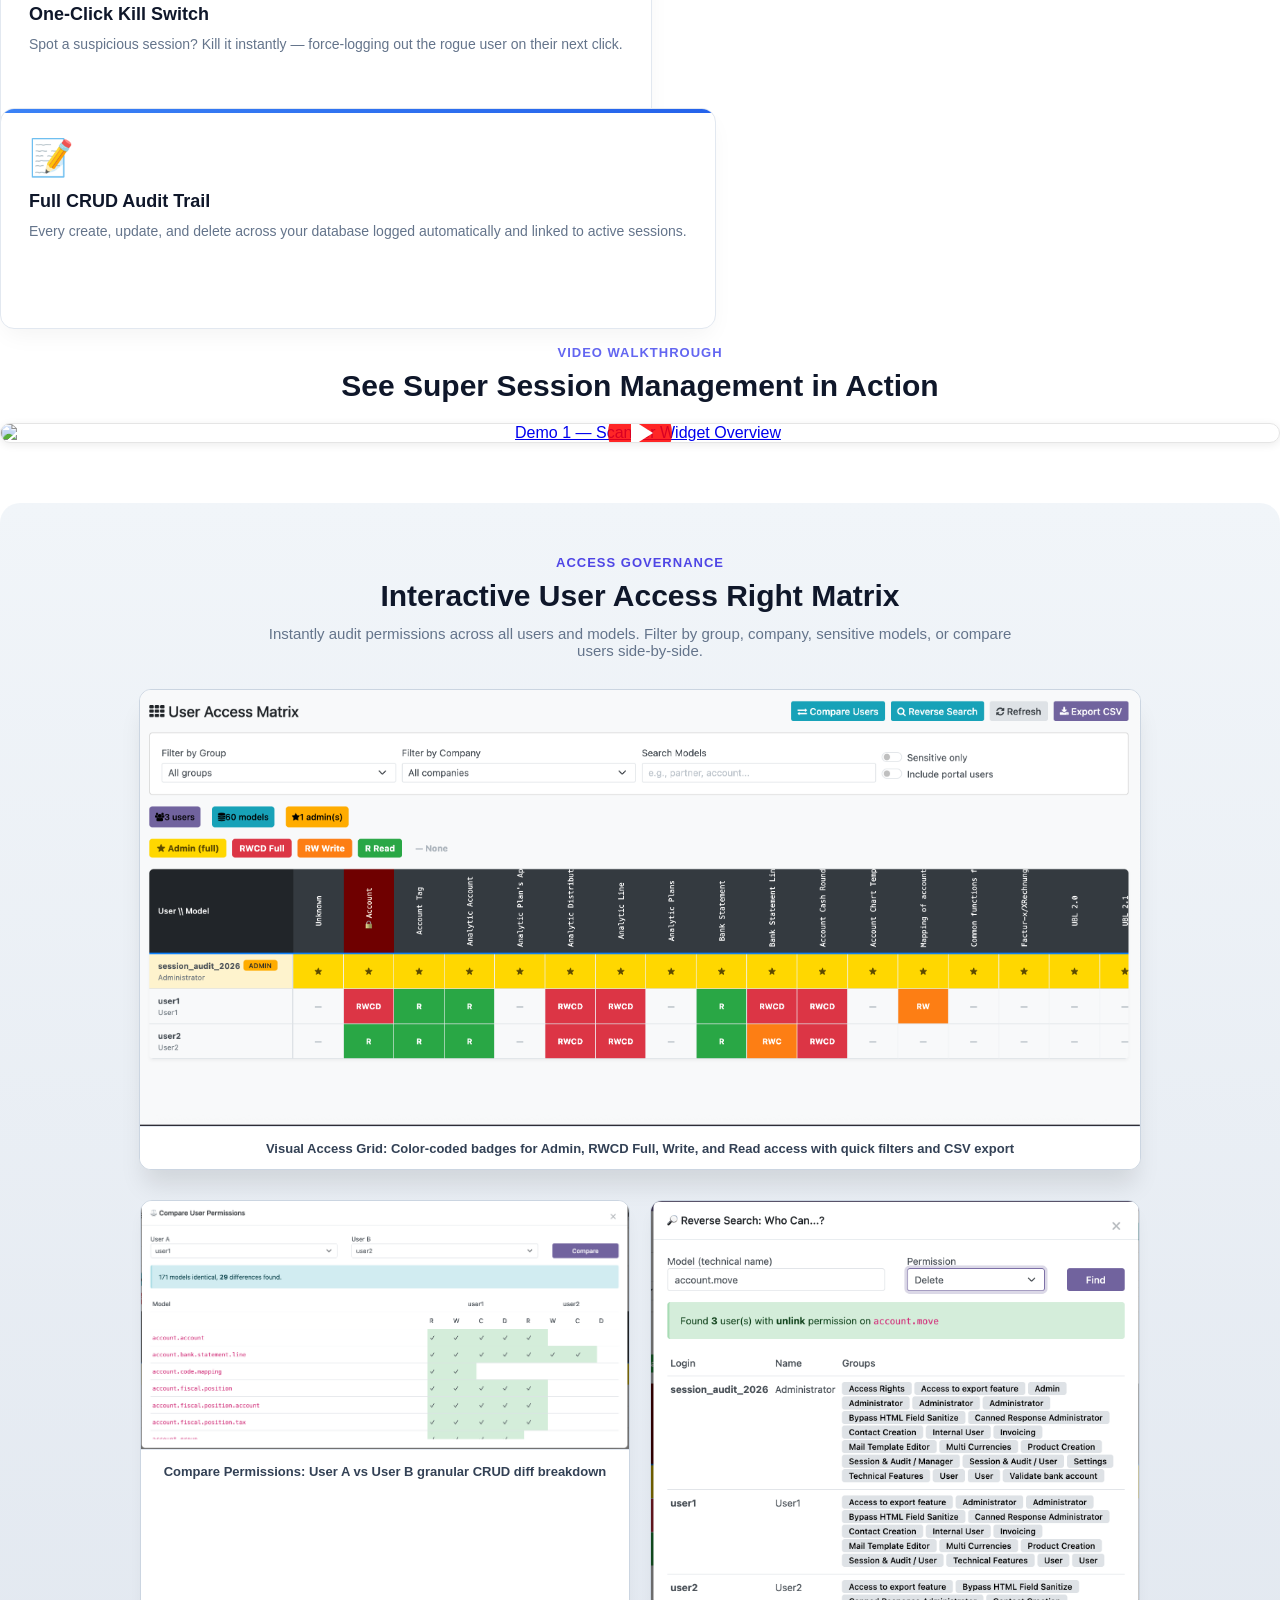
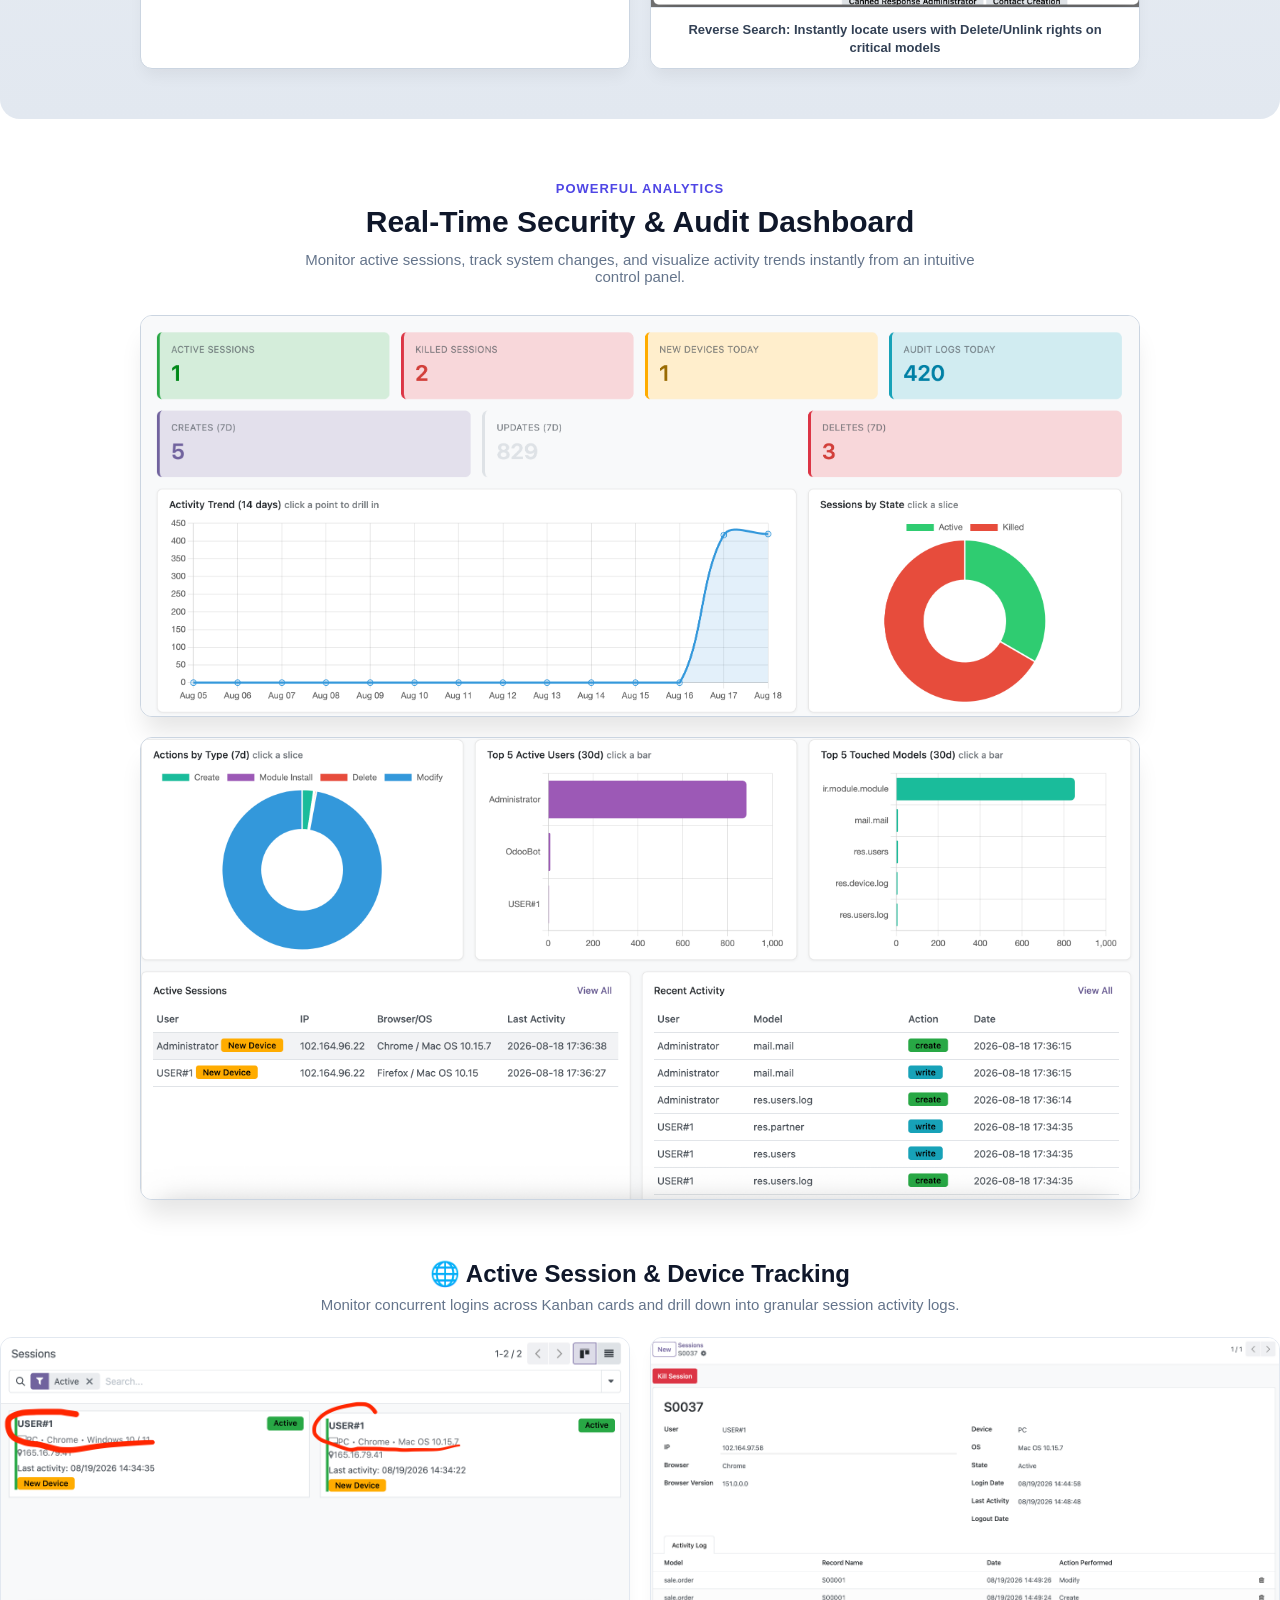
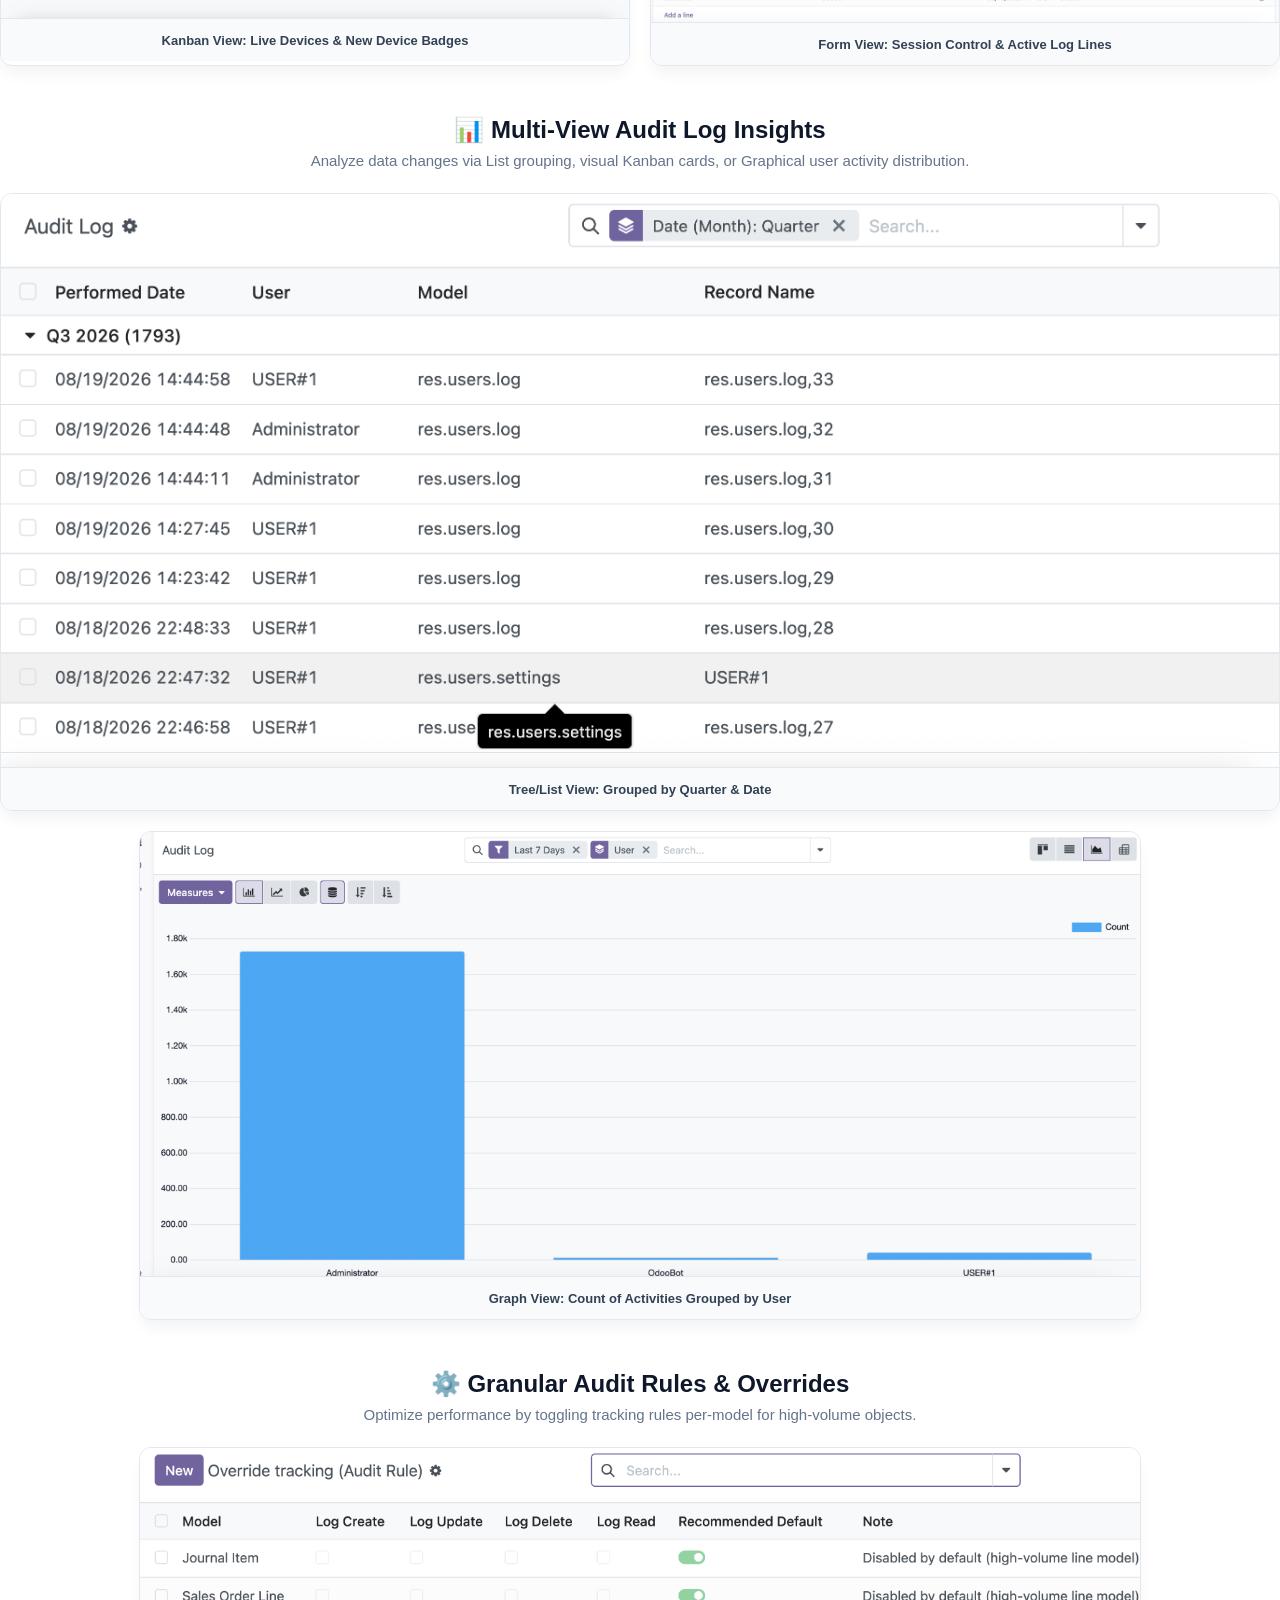
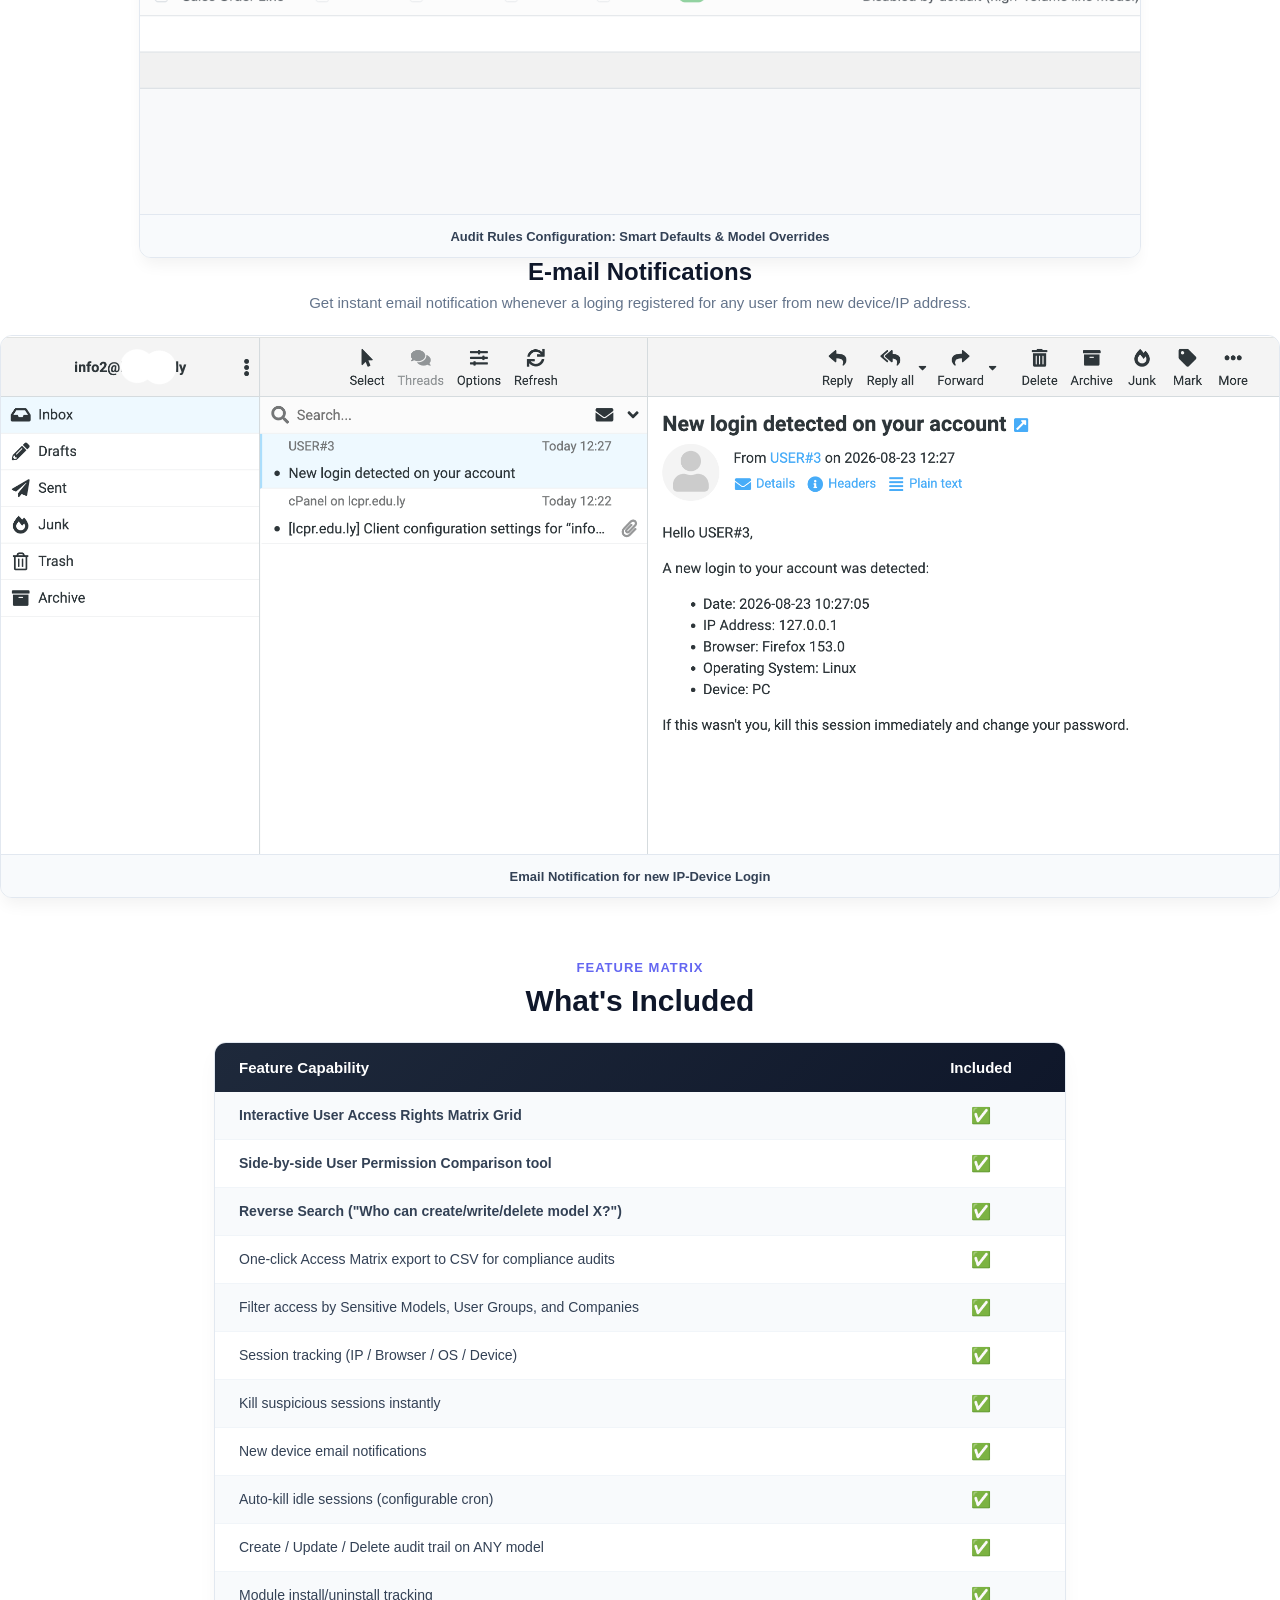
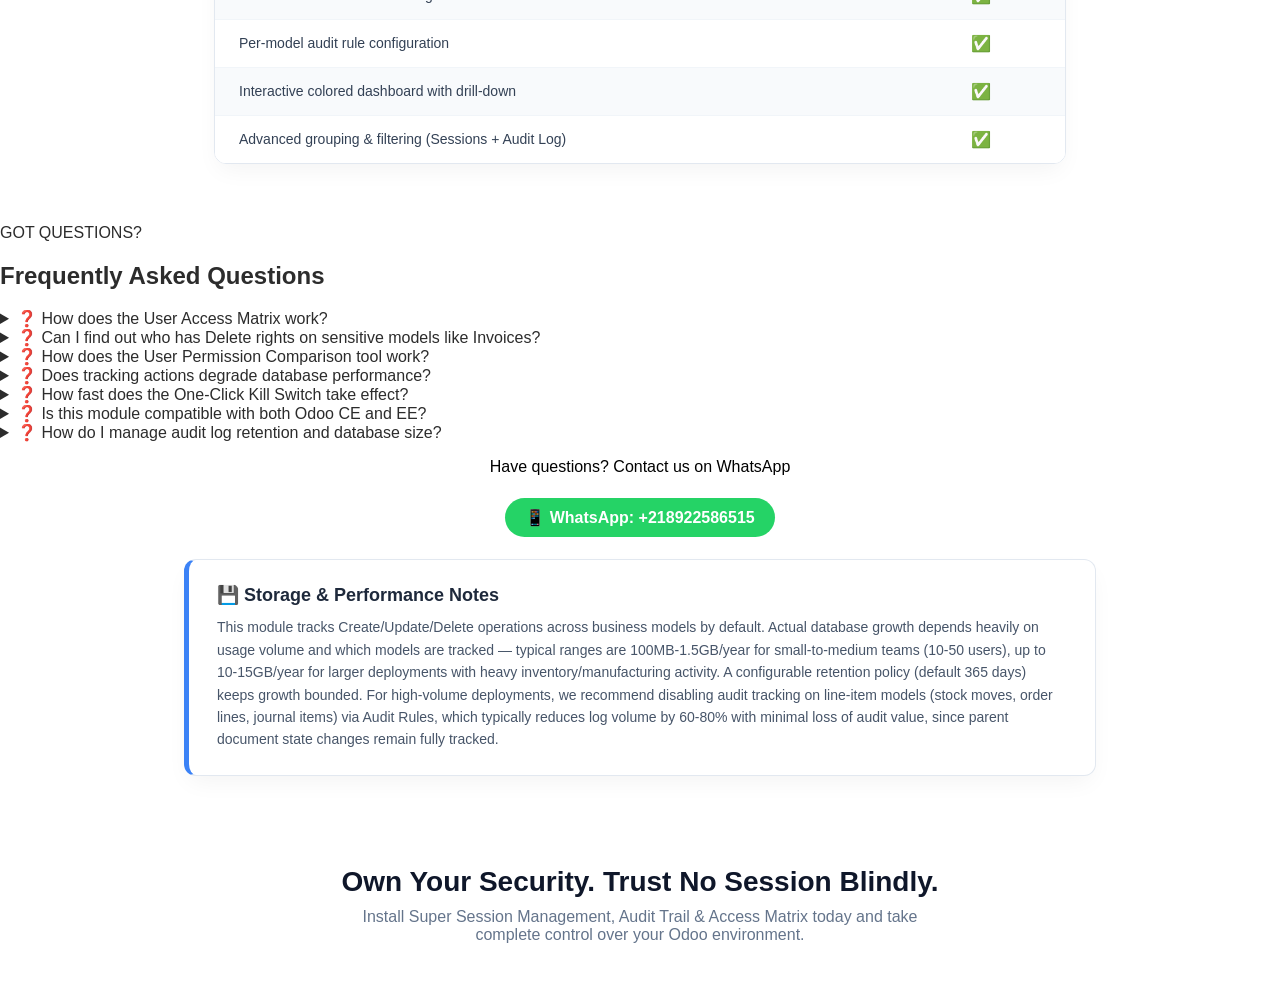
==== commit d1c8f88b: "change youtube link" ====
--- a/security_sentinel_360/static/description/index.html
+++ b/security_sentinel_360/static/description/index.html
@@ -24,7 +24,7 @@
     </h1>
 
     <p style="margin:0 0 20px 0; font-size:16px; color:#cbd5e1;">
-        for Odoo 16 Community &amp; Enterprise Edition
+        for Odoo 19 Community &amp; Enterprise Edition
     </p>
 
     <p style="margin:0 auto 36px auto; font-size:15px; line-height:1.7; max-width:720px; color:#94a3b8;">
@@ -34,7 +34,7 @@
     <!-- Badge Row — inline-block spans, no flex, no rgba, no gradients -->
     <div style="text-align:center;">
         <span style="display:inline-block; background-color:#065f46; border:1px solid #059669; border-radius:20px; padding:8px 16px; font-size:13px; color:#ffffff; margin:4px; font-weight:600;">
-            ✅ Odoo 16 CE / EE
+            ✅ Odoo 19 CE / EE
         </span>
         <span style="display:inline-block; background-color:#3730a3; border:1px solid #4f46e5; border-radius:20px; padding:8px 16px; font-size:13px; color:#ffffff; margin:4px; font-weight:600;">
             🔑 Session Security
@@ -457,7 +457,7 @@
 
         <details class="faq-item">
             <summary>❓ Is this module compatible with both Odoo CE and EE?</summary>
-            <p>Yes, Super Session Management & Audit Trail is fully compatible with both Odoo 16 Community Edition (CE)
+            <p>Yes, Super Session Management & Audit Trail is fully compatible with both Odoo 19 Community Edition (CE)
                 and Enterprise Edition (EE).</p>
         </details>
 
